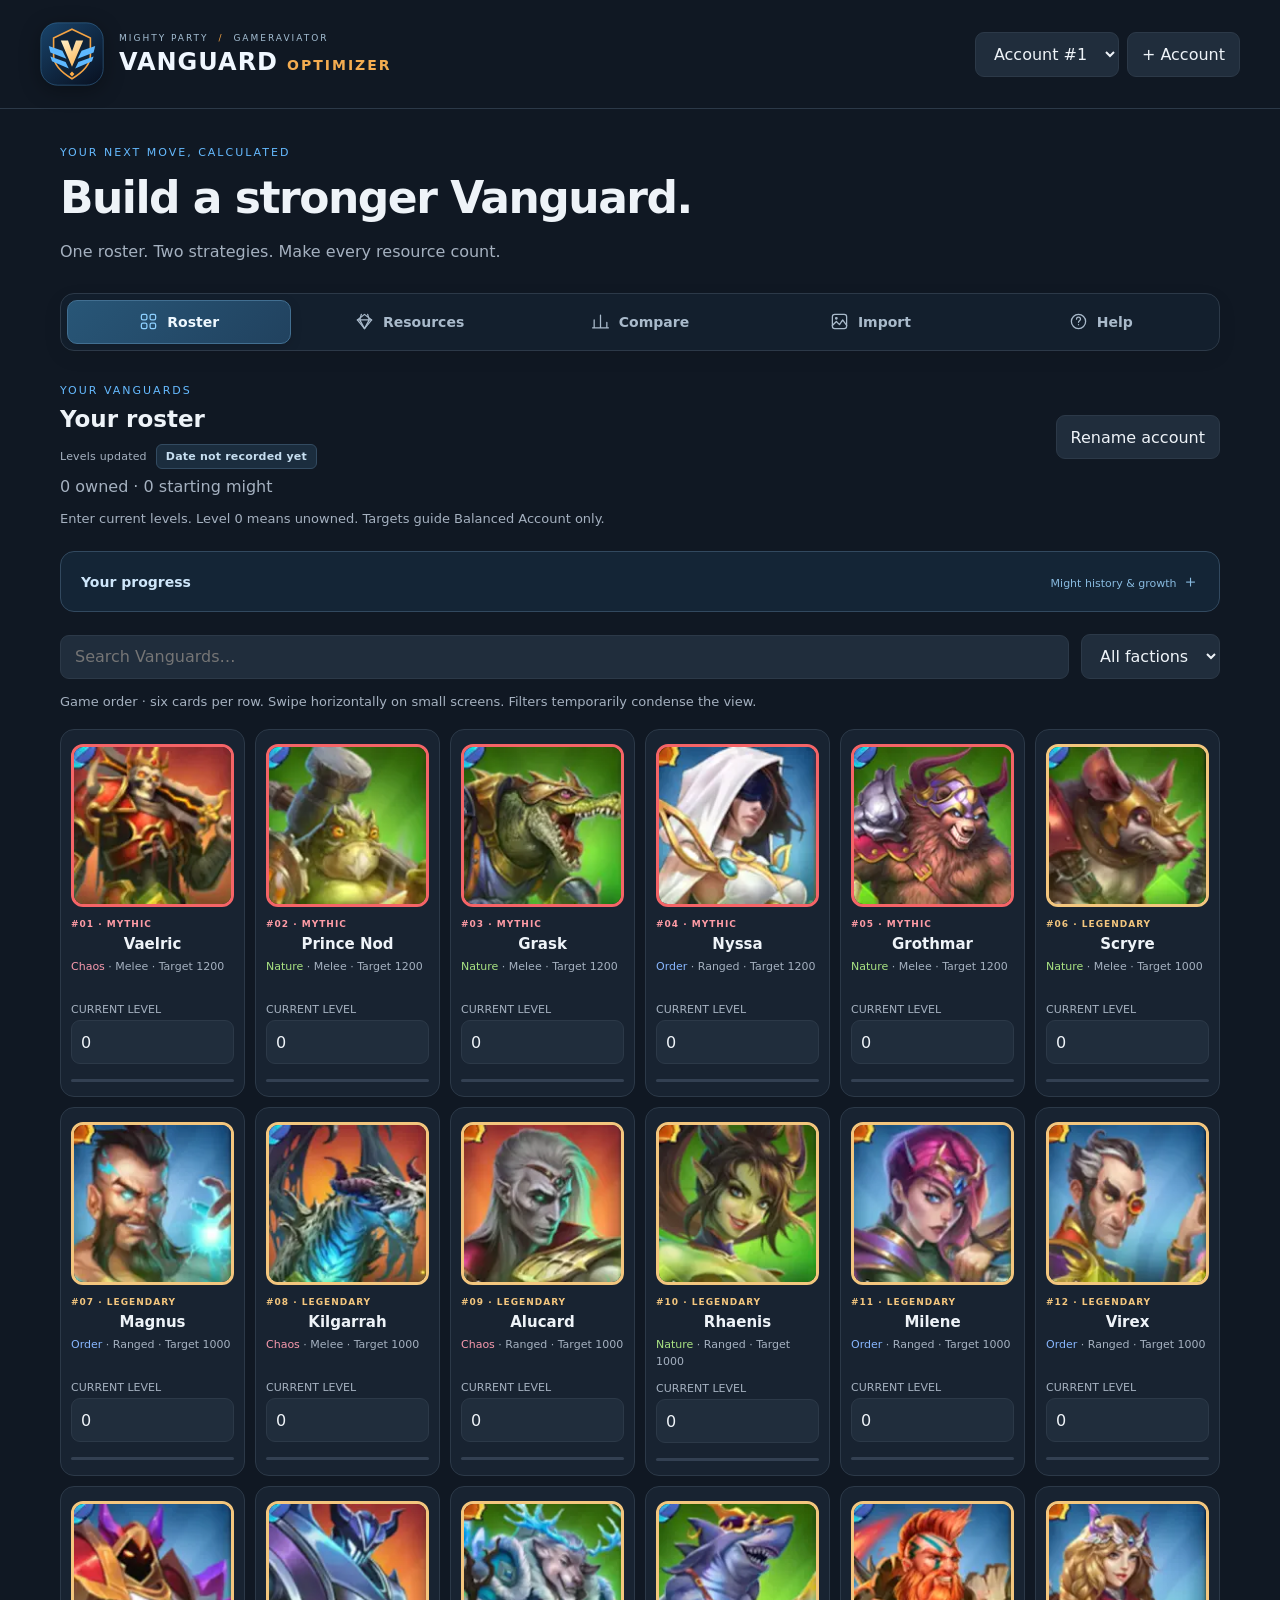
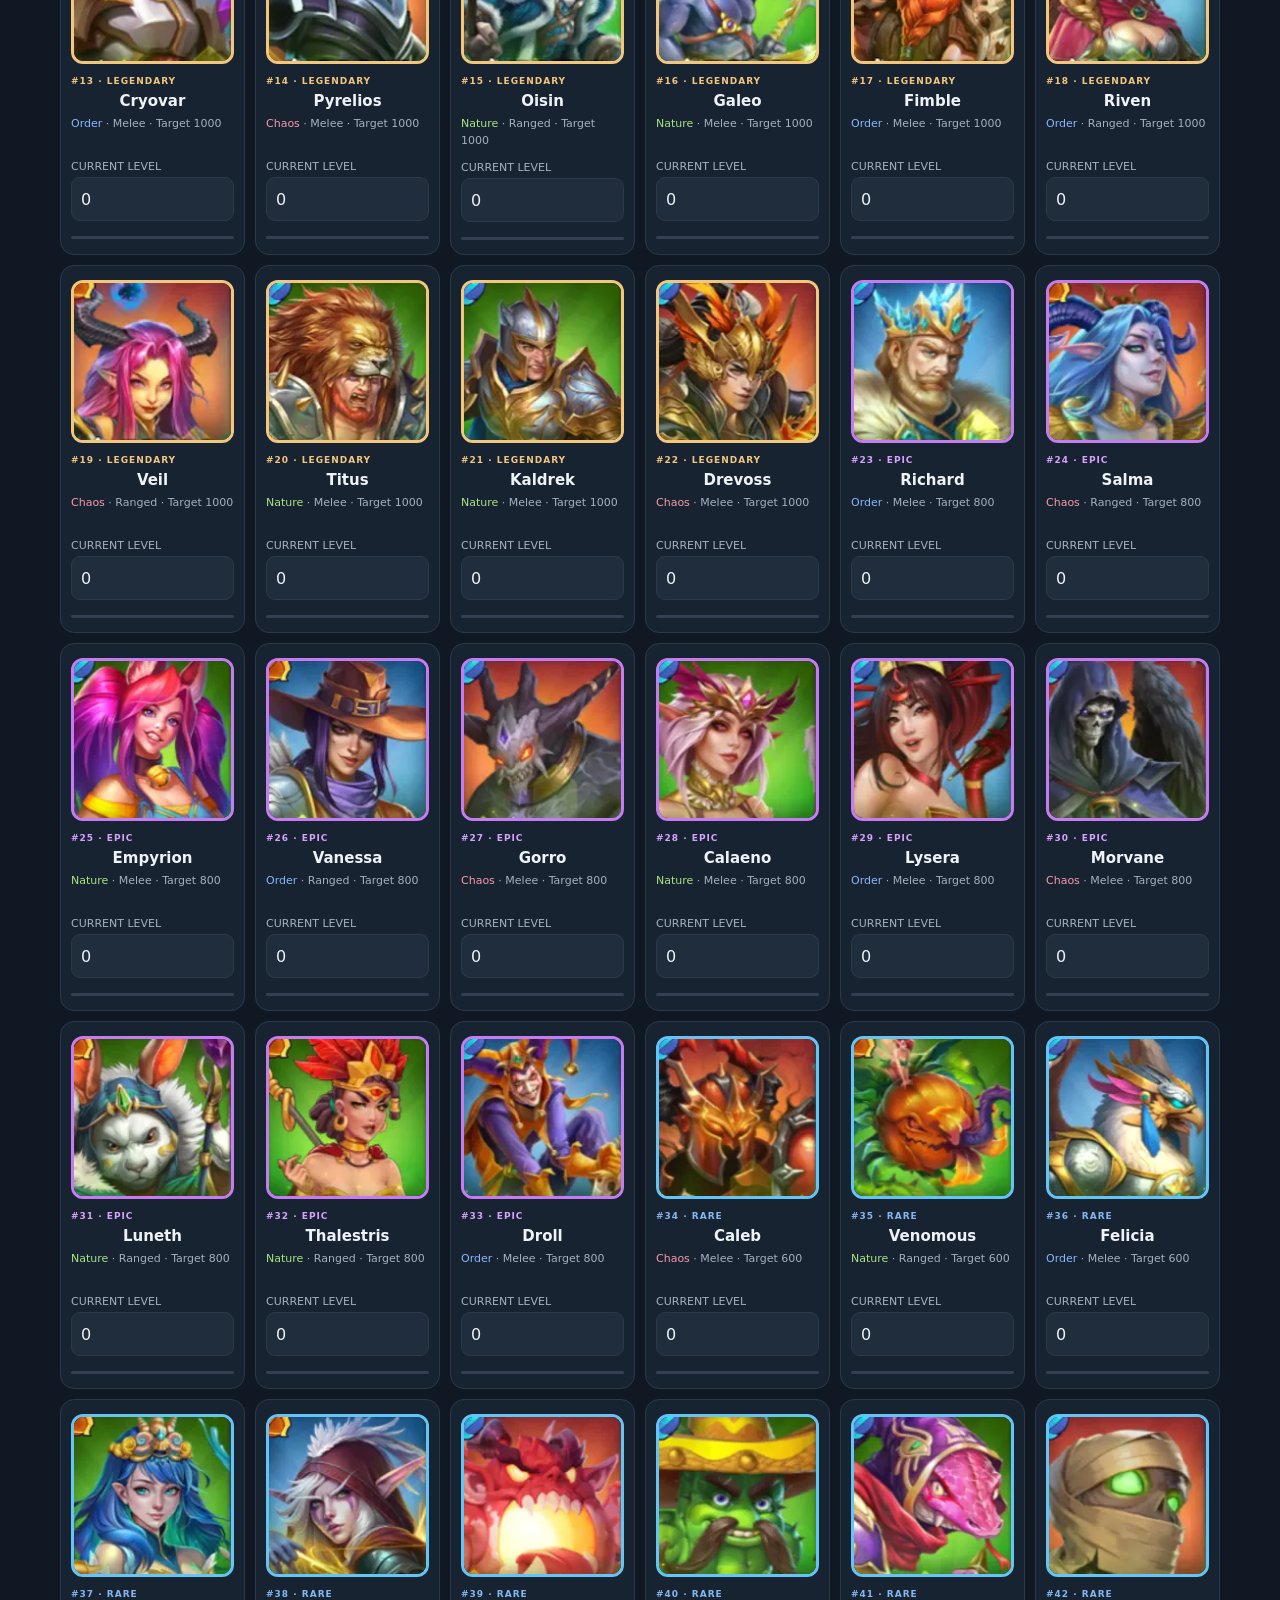
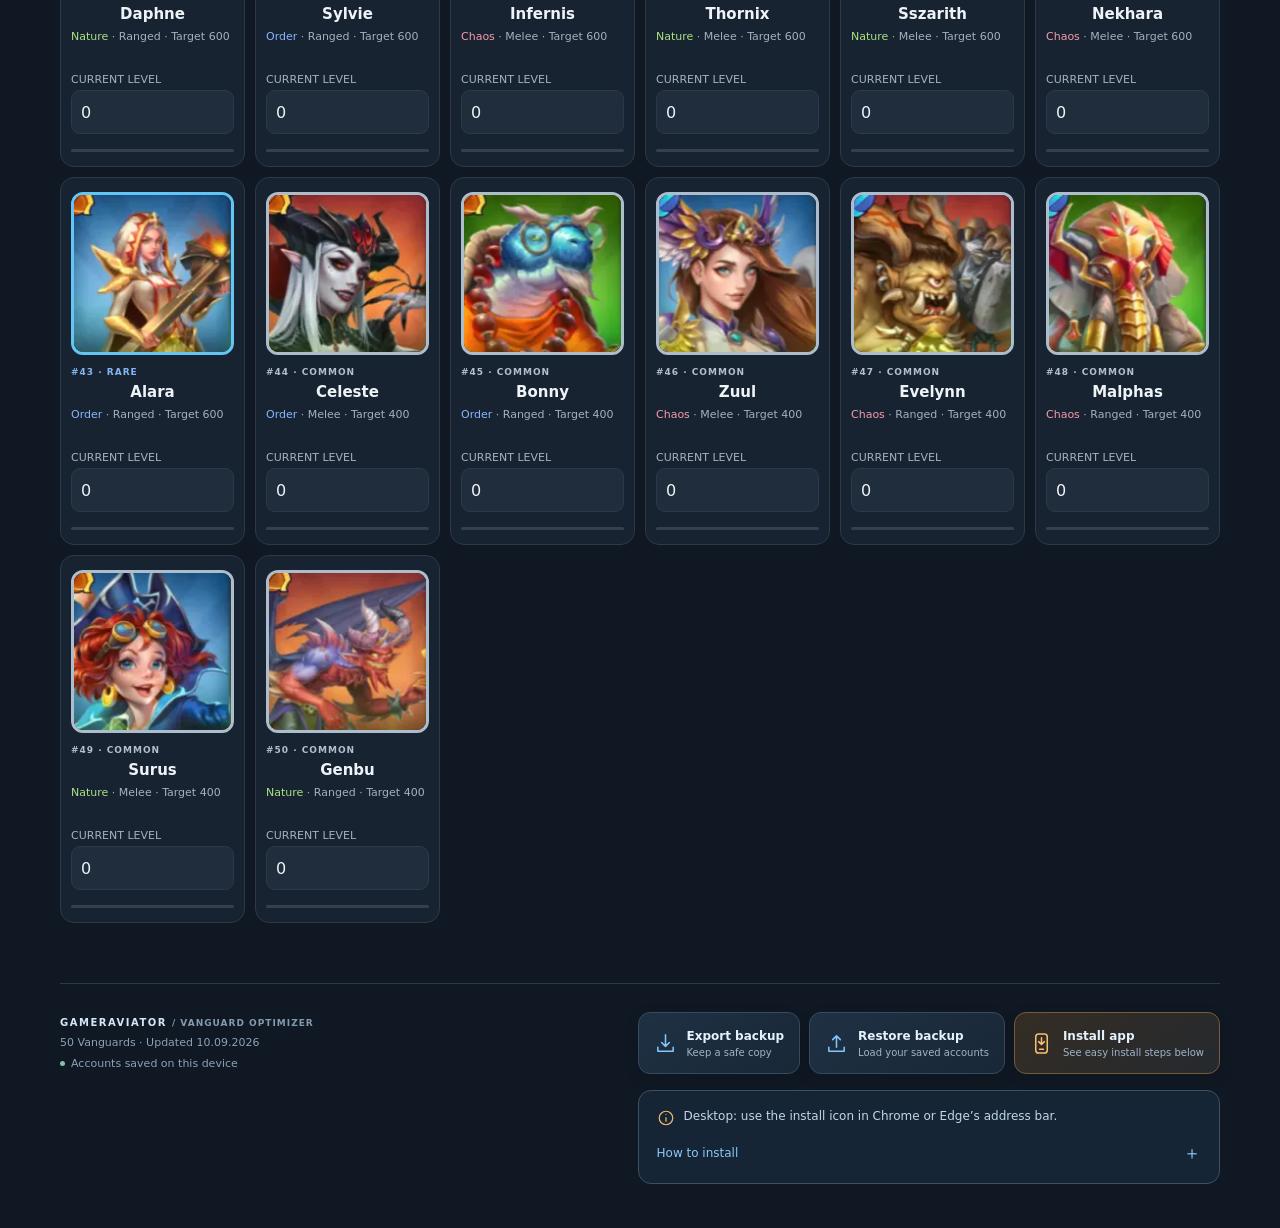
==== index.html @ cd9c0b5a "Add files via upload" ====
<!doctype html><html lang="en"><head><meta charset="utf-8"><meta name="viewport" content="width=device-width,initial-scale=1,viewport-fit=cover"><meta name="theme-color" content="#101823"><meta name="apple-mobile-web-app-capable" content="yes"><link rel="icon" href="vanguard-favicon.png" type="image/png" sizes="32x32"><link rel="icon" href="vanguard-icon-512.png" type="image/png" sizes="512x512"><link rel="manifest" href="manifest.json"><link rel="apple-touch-icon" href="vanguard-apple-touch.png"><link rel="stylesheet" href="style.css"><title>Mighty Party Vanguard Optimizer</title></head><body><header><div class="brand"><img class="mark brand-emblem" src="vanguard-emblem.svg" alt="" width="64" height="64"><div><small>MIGHTY PARTY <span class="brand-dot">/</span> GAMERAVIATOR</small><strong><span class="brand-vanguard">VANGUARD</span><span class="brand-optimizer">OPTIMIZER</span></strong></div></div><div class="account"><select id="accounts" aria-label="Player account"></select><button id="add">+ Account</button></div></header><main><div class="intro"><span class="eyebrow">YOUR NEXT MOVE, CALCULATED</span><h1>Build a stronger Vanguard.</h1><p>One roster. Two strategies. Make every resource count.</p></div><nav aria-label="Main navigation"><button data-tab="roster" class="active"><svg viewBox="0 0 24 24" fill="none" stroke="currentColor" stroke-width="1.6" stroke-linecap="round" stroke-linejoin="round" aria-hidden="true"><rect x="3" y="3" width="7" height="7" rx="2"/><rect x="14" y="3" width="7" height="7" rx="2"/><rect x="3" y="14" width="7" height="7" rx="2"/><rect x="14" y="14" width="7" height="7" rx="2"/></svg><span>Roster</span></button><button data-tab="resources"><svg viewBox="0 0 24 24" fill="none" stroke="currentColor" stroke-width="1.6" stroke-linecap="round" stroke-linejoin="round" aria-hidden="true"><path d="m12 3 9 7-9 11L3 10Z"/><path d="M3 10h18M8 3l-2 7 6 11 6-11-2-7"/></svg><span>Resources</span></button><button data-tab="compare"><svg viewBox="0 0 24 24" fill="none" stroke="currentColor" stroke-width="1.6" stroke-linecap="round" stroke-linejoin="round" aria-hidden="true"><path d="M4 20V10m8 10V4m8 16v-7M2 20h20"/></svg><span>Compare</span></button><button data-tab="import"><svg viewBox="0 0 24 24" fill="none" stroke="currentColor" stroke-width="1.6" stroke-linecap="round" stroke-linejoin="round" aria-hidden="true"><rect x="3" y="3" width="18" height="18" rx="3"/><circle cx="8" cy="8" r="1"/><path d="m3 17 5-5 4 4 4-6 5 7"/></svg><span>Import</span></button><button data-tab="help"><svg viewBox="0 0 24 24" fill="none" stroke="currentColor" stroke-width="1.6" stroke-linecap="round" stroke-linejoin="round" aria-hidden="true"><circle cx="12" cy="12" r="9"/><path d="M9.5 9a2.5 2.5 0 0 1 5 0c0 2-2.5 2-2.5 4m0 3h.01"/></svg><span>Help</span></button></nav><div id="notice" role="status"></div><section id="screen"></section><footer><div class="footer-meta"><span class="footer-brand">GAMERAVIATOR <span>/ VANGUARD OPTIMIZER</span></span><small>50 Vanguards · Updated 10.09.2026</small><small class="device-status"><i aria-hidden="true"></i> Accounts saved on this device</small></div><div class="footer-actions"><button id="backup" class="utility-button"><svg viewBox="0 0 24 24" fill="none" stroke="currentColor" stroke-width="1.6" stroke-linecap="round" stroke-linejoin="round" aria-hidden="true"><path d="M12 3v12m-4-4 4 4 4-4M4 16v4h16v-4"/></svg><span>Export backup<small>Keep a safe copy</small></span></button><label class="utility-button button" tabindex="0" role="button"><svg viewBox="0 0 24 24" fill="none" stroke="currentColor" stroke-width="1.6" stroke-linecap="round" stroke-linejoin="round" aria-hidden="true"><path d="M12 16V4m-4 4 4-4 4 4M4 16v4h16v-4"/></svg><span>Restore backup<small>Load your saved accounts</small></span><input id="restore" type="file" accept="application/json" hidden></label><button id="install" class="utility-button install-button" aria-controls="install-guide"><svg viewBox="0 0 24 24" fill="none" stroke="currentColor" stroke-width="1.6" stroke-linecap="round" stroke-linejoin="round" aria-hidden="true"><rect x="6" y="2" width="12" height="20" rx="3"/><path d="M10 18h4m-2-12v7m-3-3 3 3 3-3"/></svg><span>Install app<small>See easy install steps below</small></span></button></div><section class="install-help" aria-label="Install Vanguard Optimizer"><div class="install-hint-row"><svg viewBox="0 0 24 24" fill="none" stroke="currentColor" stroke-width="1.6" aria-hidden="true"><circle cx="12" cy="12" r="9"/><path d="M12 11v6m0-10v1"/></svg><p id="install-hint">Choose your device below for install steps.</p></div><p id="install-status" class="install-status" role="status"></p><details id="install-guide"><summary>How to install <span aria-hidden="true">＋</span></summary><div class="install-device-tabs" aria-label="Device instructions"><button type="button" data-install-device="ios" aria-pressed="false">iPhone / iPad</button><button type="button" data-install-device="android" aria-pressed="false">Android</button><button type="button" data-install-device="mac" aria-pressed="false">Mac</button><button type="button" data-install-device="desktop" aria-pressed="false">Windows / desktop</button></div><div data-install-steps="ios"><ol><li>Open this website in <strong>Safari</strong>.</li><li>Tap <strong>Share</strong> (the square with an upward arrow). If Share is hidden, open the <strong>page menu beside the address bar</strong> first.</li><li>Scroll to <strong>Add to Home Screen</strong>. If you see <strong>Open as Web App</strong>, leave it on, then tap <strong>Add</strong>.</li></ol><p class="install-tip">Opened from Discord or another app? Open the link in Safari first. If Add to Home Screen is missing, scroll to <strong>Edit Actions</strong> in Share and add it.</p></div><div data-install-steps="android" hidden><ol><li>Open this website in <strong>Chrome</strong>.</li><li>Tap the <strong>⋮ menu</strong> → <strong>Install and create shortcut</strong> → <strong>Install</strong>. Older versions may show <strong>Add to home screen</strong> or <strong>Install app</strong>.</li><li>Confirm installation, then open Vanguard from your home screen or app list.</li></ol></div><div data-install-steps="mac" hidden><ol><li>Open this website in <strong>Safari</strong>.</li><li>Choose <strong>File → Add to Dock</strong>, or <strong>Share → Add to Dock</strong>.</li><li>Confirm the name and click <strong>Add</strong>. Open Vanguard from your Dock.</li></ol><p class="install-tip">Safari web apps require macOS Sonoma 14 or later. Chrome also offers installation from its address bar.</p></div><div data-install-steps="desktop" hidden><ol><li>Open this website in <strong>Chrome or Edge</strong>.</li><li>Click the <strong>install icon in the address bar</strong> and confirm. In Chrome, you can also use <strong>⋮ → Cast, save, and share → Install page as app</strong>.</li><li>Open Vanguard from your app launcher or Start menu.</li></ol></div><p class="install-tip">Already entered accounts in another browser? Export a backup there and restore it in the installed app if your accounts don’t appear.</p></details></section></footer></main><script type="module" src="app.js"></script></body></html>
---- style.css ----
:root{color-scheme:dark;--bg:#101823;--panel:#182331;--line:#2c3948;--muted:#a5b1c0;--accent:#65baff;--action:#f5aa4e;--positive:#b8f284}*{box-sizing:border-box}body{margin:0;background:var(--bg);color:#eef3f8;font:16px system-ui,-apple-system,sans-serif}header{padding:22px max(20px,calc((100vw - 1200px)/2));display:flex;justify-content:space-between;align-items:center;border-bottom:1px solid var(--line);gap:20px}.brand{display:flex;gap:12px;align-items:center}.mark{background:var(--accent);color:#142011;padding:9px 15px;font-size:26px;font-weight:900;border-radius:12px}.brand small{display:block;letter-spacing:3px;font-size:10px;color:var(--muted);margin-bottom:4px}.brand strong{font-size:17px}.account{display:flex;gap:8px}main{max-width:1200px;margin:auto;padding:32px 20px}.eyebrow{font-size:11px;letter-spacing:2px;color:var(--accent)}h1{font-size:clamp(28px,5vw,44px);letter-spacing:-1.5px;margin:12px 0}p{color:var(--muted);line-height:1.6}nav{display:flex;gap:8px;margin:28px 0;border-bottom:1px solid var(--line);padding-bottom:14px;overflow:auto}button,.button,select,input{font:inherit;border:1px solid var(--line);border-radius:9px;background:#202d3c;color:inherit;padding:11px 14px;min-height:44px}button,.button{cursor:pointer}button:hover{border-color:var(--accent)}button.active,.primary{background:var(--accent);color:#172510;border-color:var(--accent);font-weight:650}input:focus,select:focus,button:focus-visible{outline:2px solid var(--accent);outline-offset:2px}input[type=number]{width:110px}input[type=checkbox]{min-height:20px;width:20px;accent-color:var(--accent)}.toolbar,.heading{display:flex;justify-content:space-between;align-items:center;gap:12px;flex-wrap:wrap}.toolbar input{flex:1;min-width:150px}.grid{display:grid;grid-template-columns:repeat(3,1fr);gap:12px;margin-top:20px}.card{padding:20px;background:var(--panel);border:1px solid var(--line);border-radius:14px}.vanguard{display:flex;align-items:center;justify-content:space-between;gap:10px}.vanguard small{display:block;font-size:12px;color:var(--muted);margin-top:6px}.badge{font-size:10px;letter-spacing:1px;font-weight:700;color:#dbb6ff;display:block;margin-bottom:6px}.Legendary{color:#f3c67e}.Common{color:#b3c0ca}.Rare{color:#84b7f2}.Epic{color:#d7a1ff}.target{height:3px;background:#334052;margin-top:15px;border-radius:5px}.target span{display:block;height:100%;background:var(--accent)}.stats{display:grid;grid-template-columns:repeat(4,1fr);gap:12px;margin:20px 0}.stats strong{display:block;font-size:26px;margin-top:8px}.muted,small{color:var(--muted)}h2{margin:0 0 8px;font-size:23px}h3{margin:0 0 8px}.resource input{width:100%;margin-top:10px}.resource label{display:block}.two{display:grid;grid-template-columns:1fr 1fr;gap:16px;margin:20px 0}.metric{font-size:36px;font-weight:750;color:var(--accent);margin:12px 0}.tablewrap{overflow:auto}table{border-collapse:collapse;width:100%;font-size:14px}th,td{text-align:left;padding:13px 10px;border-bottom:1px solid var(--line);white-space:nowrap}th{color:var(--muted);font-weight:500}#notice{color:var(--accent);margin:12px 0}.empty{text-align:center;padding:50px 20px}.actions{display:flex;gap:10px;flex-wrap:wrap}footer{margin-top:40px;border-top:1px solid var(--line);padding-top:20px;display:flex;align-items:center;gap:12px;flex-wrap:wrap;font-size:12px}footer span{margin-right:auto}.upload{display:block;text-align:center;padding:35px;border:2px dashed #526174;border-radius:14px;cursor:pointer}.review img{max-height:240px;max-width:100%;border-radius:8px}.review select{max-width:180px}.help{font-size:13px}.order{color:#88b7ff}.nature{color:#a9e383}.chaos{color:#f799ad}@media(max-width:850px){.grid{grid-template-columns:repeat(2,1fr)}.stats{grid-template-columns:repeat(2,1fr)}}@media(max-width:560px){header{align-items:flex-start;flex-direction:column;padding:18px 20px}.account{width:100%}.account select{flex:1;min-width:0}main{padding-top:25px}.grid,.two{grid-template-columns:1fr}.intro p{font-size:14px}nav button{white-space:nowrap;padding:10px;font-size:13px}.stats .card{padding:14px}.stats strong{font-size:23px}footer button{font-size:12px}.vanguard input{width:94px}}
.boost-switch{display:flex;align-items:center;gap:9px;font-size:14px;min-height:44px}.boost-comparison{margin:24px 0}.boost-gain{color:var(--accent)}.boost-comparison .heading>.muted{font-size:12px}
.roster-scroll{overflow-x:auto;margin-top:16px;padding-bottom:12px}.roster-grid{display:grid;grid-template-columns:repeat(6,minmax(0,1fr));min-width:900px;gap:10px}.roster-grid .card{padding:14px 10px}.roster-grid .vanguard{display:block}.roster-grid .vanguard strong{font-size:15px}.roster-grid .vanguard small{font-size:11px;min-height:32px;line-height:1.5}.roster-grid .vanguard label{display:block;margin-top:12px}.roster-grid input[type=number]{width:100%;padding:9px}.roster-grid .badge{font-size:9px;white-space:nowrap}.alignment-preview{display:block;width:100%;height:auto;margin:18px 0;touch-action:manipulation;cursor:crosshair;border-radius:9px}.import-setup{margin:16px 0}.import-setup h3{overflow-wrap:anywhere}.import-setup .toolbar label{font-size:13px}.import-setup .toolbar select{margin-top:6px}.import-review-row{display:grid;grid-template-columns:22px minmax(130px,1fr) 110px minmax(130px,1fr);align-items:center;gap:12px;padding:14px 0;border-bottom:1px solid var(--line)}.import-review-row small{display:block;margin-top:4px;font-size:12px}.import-review-row:last-child{border:0}.review{margin-top:16px}@media(max-width:560px){.import-review-row{grid-template-columns:22px 1fr 90px}.import-review-row>small{grid-column:2/4}.import-review-row input[type=number]{width:90px}}
.plan-breakdown{margin:28px 0}.plan-breakdown .heading>.muted{font-size:12px}.faction-breakdown{grid-template-columns:repeat(3,minmax(0,1fr))}.faction-breakdown .card{padding:16px 12px}.faction-breakdown table{font-size:12px}.faction-breakdown th,.faction-breakdown td{padding:12px 5px}@media(max-width:1000px){.faction-breakdown{grid-template-columns:1fr}.faction-breakdown table{font-size:14px}.faction-breakdown th,.faction-breakdown td{padding:12px 8px}}
.card.selected-plan{border-color:var(--accent)}button:disabled{cursor:default;opacity:.55}
.boost-budget{margin:20px 0;max-width:560px}
.boost-value{margin:24px 0}.boost-value .heading>.muted{font-size:12px}.value-inputs label{font-size:13px;color:var(--muted)}.value-inputs input{display:block;width:100%;margin-top:8px}.payback-thresholds{display:grid;grid-template-columns:repeat(3,minmax(0,1fr));gap:16px;padding:18px;background:#101823;border-radius:10px}.payback-thresholds small{display:block;font-size:12px}.payback-thresholds strong{display:block;font-size:22px;margin-top:8px}.value-short{color:#f3c67e}.value-note{display:block;font-size:11px;margin-top:4px}@media(max-width:650px){.payback-thresholds{grid-template-columns:1fr}.payback-thresholds strong{font-size:24px}}
.upgrade-rarity{margin:7px 0 4px;font-size:10px}.card-location{display:block;font-size:11px;color:var(--muted)}
.Mythic{color:#ff9ca6}

.import-review-layout{display:grid;grid-template-columns:minmax(0,1fr) minmax(0,1fr);gap:24px;align-items:start}.import-review-reference{margin:0;position:sticky;top:12px;background:var(--panel);padding:10px 0;z-index:2}.import-review-reference img{display:block;width:100%;height:auto;max-height:65vh;object-fit:contain;border:1px solid var(--line)}.import-review-reference figcaption{font-size:12px;color:var(--muted);margin:8px 0}.import-review-reference .button{display:inline-block;font-size:13px;text-decoration:none}.import-review-entries{min-width:0}.import-review-entries .import-review-row{grid-template-columns:22px minmax(0,1fr) 90px;gap:10px}.import-review-entries .import-review-row>small{grid-column:2/4}.import-review-entries input[type=number]{width:90px}@media(max-width:850px){.import-review-layout{display:block}.import-review-reference{top:0;border-bottom:1px solid var(--line);margin-bottom:10px}.import-review-reference img{max-height:32vh}.import-review-reference figcaption{display:none}.import-review-reference .button{margin-top:6px;padding:8px 12px;min-height:40px}}
.help-section{margin-top:14px}.help-section summary{cursor:pointer;font-weight:650;min-height:44px;display:list-item;padding:10px 0}.help-section p{margin-bottom:0;max-width:85ch}
.brand{gap:15px}.brand .brand-emblem{display:block;width:64px;height:64px;padding:0;background:transparent;border-radius:0;filter:drop-shadow(0 5px 10px #0005);flex-shrink:0}.brand small{font-size:9px;letter-spacing:2px;color:#a4bed3;margin-bottom:7px}.brand-dot{color:#f4a343;padding:0 5px}.brand strong{display:flex;align-items:baseline;gap:9px;line-height:1.05}.brand-vanguard{font-size:24px;font-weight:850;letter-spacing:1px;color:#f0f7ff}.brand-optimizer{font-size:14px;font-weight:650;letter-spacing:2px;color:#f4ac50}@media(max-width:560px){.brand .brand-emblem{width:54px;height:54px}.brand{gap:12px}.brand small{font-size:8px;letter-spacing:1.1px}.brand strong{gap:6px}.brand-vanguard{font-size:20px}.brand-optimizer{font-size:11px;letter-spacing:1.4px}}
.vanguard-portrait{display:block;width:100%;height:auto;aspect-ratio:1;object-fit:cover;border:3px solid #adbdcb;border-radius:12px;margin-bottom:12px;background:#102338}.vanguard-portrait.Mythic{border-color:#f56467}.vanguard-portrait.Legendary{border-color:#f3c67e}.vanguard-portrait.Epic{border-color:#c57bf2}.vanguard-portrait.Rare{border-color:#62c5f5}.upgrade-identity{display:flex;align-items:center;gap:12px}.vanguard-portrait.portrait-small{width:54px;height:54px;flex-shrink:0;border-width:2px;border-radius:9px;margin:0}.upgrade-identity>div{min-width:0}
button.active{background:#214c70;color:#eef8ff;border-color:var(--accent);font-weight:650}.primary{background:linear-gradient(135deg,#ffc16d,#f3a143);color:#241608;border-color:#ffbf6d;font-weight:700}.primary:hover{border-color:#ffe0ad;background:linear-gradient(135deg,#ffcd88,#ffb458)}button.primary.active{background:#214c70;color:#eef8ff;border-color:var(--accent)}.metric,.boost-gain{color:var(--positive)}.card.selected-plan{border-color:var(--accent);box-shadow:0 0 0 1px #65baff26}.button:focus-visible{outline:2px solid var(--accent);outline-offset:2px}nav button.active{background:#214c70;box-shadow:inset 0 -2px 0 var(--accent)}
.roster-grid .vanguard strong{display:block;text-align:center}
/* Focused compare and screenshot workflows */
[hidden]{display:none!important}.section-heading{margin:32px 0 16px}.section-heading h2,.section-heading h3{margin-top:9px}.section-heading p{margin:8px 0}.strategy-grid .card{position:relative;padding:26px;background:linear-gradient(145deg,#1d2d40,#182331)}.strategy-grid .card.selected-plan{background:linear-gradient(145deg,#213e57,#182b3d);box-shadow:0 8px 30px #0002}.strategy-grid .help{min-height:42px;max-width:45ch}.strategy-grid .metric{font-size:clamp(34px,4vw,48px);letter-spacing:-1.5px;margin:18px 0 4px}.strategy-grid [data-plan-status]{display:block;font-size:12px}.strategy-grid br{display:none}.strategy-grid [data-plan]{width:100%}.method-note{color:var(--muted);font-size:13px;margin:0 0 22px}.method-note summary{cursor:pointer;padding:10px 0;min-height:44px}.method-note p{max-width:90ch}.compare-extra{border:1px solid var(--line);border-radius:16px;background:var(--panel);margin:14px 0;overflow:hidden}.compare-extra>summary{list-style:none;display:flex;align-items:center;justify-content:space-between;gap:16px;padding:22px;cursor:pointer;font-size:18px;font-weight:650;min-height:80px}.compare-extra>summary::-webkit-details-marker{display:none}.compare-extra>summary small{display:block;font-size:12px;font-weight:400;margin-top:6px}.compare-extra[open]>summary{border-bottom:1px solid var(--line)}.compare-extra[open] .disclosure-icon{transform:rotate(45deg)}.disclosure-icon{color:var(--accent);font-size:23px;transition:transform .15s}.compare-extra .boost-value,.compare-extra .boost-comparison{margin:0;border:0;border-radius:0;background:transparent}.compare-extra .boost-comparison{border-bottom:1px solid var(--line)}.offer-chips{display:flex;flex-wrap:wrap;gap:8px;margin:18px 0}.offer-chips span{padding:8px 12px;background:#23384c;border:1px solid #35516c;border-radius:8px;font-size:13px;color:#b9dfff}#plan>.help{padding:24px;border:1px dashed var(--line);border-radius:14px;text-align:center}.stats .card{background:linear-gradient(145deg,#1b2c3e,#182331)}.stats .card:nth-child(3) strong{color:var(--positive)}
.import-steps{display:flex;gap:12px;margin:24px 0;color:var(--muted);font-size:12px}.import-steps span{padding:9px 14px;border:1px solid var(--line);border-radius:100px;background:var(--panel)}.upload{background:linear-gradient(135deg,#1b3044,#182331);border-color:#466886;padding:32px 20px}.upload:hover{border-color:var(--accent)}.upload strong{display:block;font-size:18px;color:#d8ecff}.upload small{display:block;margin-top:10px;font-size:12px}.screenshot-tabs{display:flex;gap:8px;overflow-x:auto;padding:4px 0 12px;margin:16px 0 0}.screenshot-tabs button{flex-shrink:0;font-size:13px;padding:9px 16px}.screenshot-filename{display:block;font-size:11px;overflow-wrap:anywhere;margin-bottom:8px}.import-setup .toolbar{justify-content:flex-start;display:grid;grid-template-columns:repeat(3,minmax(0,1fr));gap:12px}.import-setup .toolbar select{display:block;width:100%;font-size:13px}.import-setup .alignment-preview{width:100%;height:auto;background:#101823}.import-progress{font-size:13px;color:var(--accent)}.import-summary{padding:14px 18px;border:1px solid #38526a;border-radius:10px;background:#1a2e40;color:#c7e5ff;font-size:13px}.review-actions button{font-size:13px}.import-review-row>div strong{font-size:14px;line-height:1.4}.confidence-pill{font-size:10px!important;justify-self:start;border-radius:5px;padding:4px 8px;background:#273746;color:#a9c0d4}.confidence-pill.confident{background:#213c34;color:#b5e4c4}.confidence-pill.needs-review{background:#423522;color:#efc88b}.import-apply-bar{position:sticky;bottom:12px;z-index:3;padding:16px;background:#142334f5;backdrop-filter:blur(12px);border:1px solid #42627e;border-radius:14px;box-shadow:0 6px 24px #0005;display:flex;align-items:center;justify-content:space-between;gap:16px;margin-top:20px}.import-apply-bar button{margin-top:0!important}.import-apply-bar small{font-size:12px;max-width:34ch}.import-review-reference{border-radius:12px}.import-review-reference img{border-radius:10px}.review h3{margin-bottom:16px}
@media(max-width:560px){.strategy-grid .card{padding:20px}.strategy-grid .help{min-height:0}.import-steps{gap:6px}.import-steps span{padding:8px 10px;font-size:11px}.import-setup .toolbar{grid-template-columns:1fr}.import-setup .toolbar label{display:grid;grid-template-columns:1fr 1fr;align-items:center;gap:8px}.import-setup .toolbar select{margin:0}.import-apply-bar{flex-direction:column;align-items:stretch;gap:10px;bottom:8px}.import-apply-bar small{max-width:none}.compare-extra>summary{padding:18px}.import-review-reference{padding:8px}.review{padding:14px}}
/* Navigation, account freshness, and a finished application footer. */
nav{gap:6px;padding:6px;border:1px solid var(--line);border-radius:14px;background:#131f2d;box-shadow:0 6px 20px #0001;scrollbar-width:none}nav button{display:flex;align-items:center;justify-content:center;gap:9px;flex:1;border-color:transparent;background:transparent;color:#a9bacb;font-size:14px;font-weight:550;border-radius:10px;white-space:nowrap}nav button svg{width:19px;height:19px;flex-shrink:0}nav button:hover{background:#1c2f42;border-color:transparent;color:#e4f2ff}nav button.active{background:linear-gradient(135deg,#285677,#21425f);border-color:#426f91;color:#eef8ff;box-shadow:0 3px 12px #0002}nav button.active svg{color:#8dd0ff}.heading h2,.page-heading h2{margin-top:8px}.updated-stamp{display:flex;align-items:center;gap:9px;margin-top:12px;font-size:11px;color:var(--muted);font-weight:400;letter-spacing:.2px}.updated-stamp strong,.updated-stamp time{display:inline-block;padding:5px 9px;border:1px solid #334b61;border-radius:6px;background:#1b2d3e;color:#c6def0;font-size:11px;font-weight:550;font-variant-numeric:tabular-nums}.page-heading>.updated-stamp{margin-top:0}.heading .updated-stamp{margin-bottom:8px}footer{display:grid;grid-template-columns:minmax(220px,1fr) auto;gap:24px;padding:28px 0 12px;margin-top:48px;align-items:center}footer .footer-meta{display:flex;flex-direction:column;gap:8px}footer .footer-brand{font-size:10px;letter-spacing:1.5px;color:#d3e7f6;font-weight:700;margin:0}footer .footer-brand span{font-size:9px;letter-spacing:1px;color:#829bb1;margin:0}footer small{font-size:11px;color:#8ca2b7}.device-status{display:flex;align-items:center;gap:6px}.device-status i{width:5px;height:5px;border-radius:50%;background:#87bfab}.footer-actions{display:flex;gap:9px}footer .utility-button{display:flex;align-items:center;gap:10px;text-align:left;padding:12px 15px;min-height:62px;background:linear-gradient(145deg,#1e3143,#192737);border:1px solid #344b61;border-radius:12px;box-shadow:0 4px 14px #0002;transition:border-color .15s,background .15s,transform .15s}footer .utility-button:hover{border-color:#6a9cc2;background:#243c52;transform:translateY(-1px)}footer .utility-button svg{width:23px;height:23px;color:#83c7fa;flex-shrink:0}footer .utility-button span{margin:0;font-size:12px;font-weight:650;color:#e5f2fd}footer .utility-button small{display:block;font-size:10px;font-weight:400;margin-top:4px;color:#9fb4c8}footer .install-button{border-color:#765b36;background:linear-gradient(145deg,#342d24,#25292f)}footer .install-button svg{color:#f9bd71}footer .install-button:hover{border-color:#dfab62;background:#3b3327}.utility-button:focus-visible,summary:focus-visible{outline:2px solid var(--accent);outline-offset:3px}
@media(max-width:1000px){footer{grid-template-columns:1fr}.footer-actions{display:grid;grid-template-columns:repeat(3,minmax(0,1fr))}footer .utility-button{width:100%}}
@media(max-width:560px){nav{gap:2px;padding:5px;margin:24px 0}nav button{flex-direction:column;gap:6px;padding:10px 8px;font-size:11px;min-width:58px}nav button svg{width:20px;height:20px}.page-heading{align-items:flex-start}.page-heading>.updated-stamp{width:100%;margin:4px 0}.footer-actions{gap:8px}footer .utility-button{flex-direction:column;align-items:center;text-align:center;gap:9px;padding:14px 7px;min-height:94px}footer .utility-button small{font-size:9px;line-height:1.4}footer .utility-button svg{width:25px;height:25px}footer .utility-button span{font-size:11px}.footer-meta{padding:0 2px}}
/* Resource and faction summaries: a dashboard with clear numerical hierarchy. */
.resource-summary{margin:36px 0}.resource-summary h3{margin-top:9px}.context-chip{font-size:11px;color:#a7bed1;border:1px solid #344a60;background:#172839;padding:7px 11px;border-radius:100px}.resource-summary-grid{display:grid;grid-template-columns:repeat(4,minmax(0,1fr));gap:12px;margin-top:20px}.resource-summary-card,.faction-summary{--summary:#a9bace;color:#edf4fb;position:relative;overflow:hidden;border:1px solid #2e4459;border-radius:16px;background:linear-gradient(150deg,#1c2c3d,#152333);padding:22px}.resource-summary-card:before,.faction-summary:before{content:"";position:absolute;top:0;left:22px;right:22px;height:2px;background:var(--summary);opacity:.7}.essence{--summary:#c49bff}.resource-summary-card.order,.faction-summary.order{--summary:#86b7ff}.resource-summary-card.nature,.faction-summary.nature{--summary:#a4d984}.resource-summary-card.chaos,.faction-summary.chaos{--summary:#ff91ab}.resource-title,.faction-title{display:flex;align-items:center;gap:10px}.resource-title h4,.faction-title h4{font-size:13px;margin:0;color:#d6e5f2;font-weight:600}.summary-icon{display:inline-flex;align-items:center;justify-content:center;flex-shrink:0;width:34px;height:34px;border-radius:10px;background:#0f1c2a;border:1px solid #34485b;color:var(--summary)}.summary-icon svg{width:21px;height:21px}.metric-caption{display:block;margin-top:24px;font-size:9px;letter-spacing:1.5px;color:#8fa6ba}.resource-remaining{display:block;font-size:clamp(21px,2.4vw,29px);letter-spacing:-.8px;margin:6px 0 24px;font-variant-numeric:tabular-nums}.resource-spend-row{display:flex;align-items:baseline;justify-content:space-between;gap:8px;font-size:11px;color:#91a9bd}.resource-spend-row strong{font-size:12px;font-weight:550;color:#c1d3e2;font-variant-numeric:tabular-nums}.resource-spend-bar{height:5px;margin-top:10px;border-radius:8px;background:#0e1c2b;overflow:hidden}.resource-spend-bar span{display:block;height:100%;background:var(--summary);border-radius:8px}.resource-utilization{display:block;font-size:10px;color:#8399ac;margin-top:8px}.ticket-summary{display:grid;grid-template-columns:1fr 1fr;border:1px solid #2b4054;border-radius:12px;background:#132231;margin-top:12px}.ticket-summary>div{display:flex;align-items:center;gap:12px;padding:16px 20px}.ticket-summary>div+div{border-left:1px solid #2b4054}.ticket-summary strong{font-size:12px;color:#c8d9e8;font-weight:550}.ticket-summary small{display:block;margin-top:5px;font-size:11px;color:#819bb1}.ticket-summary b{color:#c3d5e5;font-weight:500}.ticket-summary small span{padding:0 5px}.ticket-summary .summary-icon{--summary:#d2b187;width:30px;height:30px;border:0;background:transparent}
.faction-summary-grid{display:grid;grid-template-columns:repeat(3,minmax(0,1fr));gap:14px;margin-top:20px}.summary-card-heading{display:flex;justify-content:space-between;align-items:center;gap:8px}.faction-title h4{font-size:17px;color:var(--summary)}.gain-pill{display:inline-flex;align-items:center;gap:4px;padding:6px 9px;border:1px solid #345343;background:#223a30;border-radius:7px;color:#b8e59d;font-size:12px;font-weight:650;white-space:nowrap;font-variant-numeric:tabular-nums}.gain-pill small{color:inherit;font-size:9px;font-weight:400}.zero-gain{color:#93a8ba!important}.gain-pill.zero-gain{background:#1d2d3d;border-color:#35485a}.faction-total{display:block;font-size:34px;letter-spacing:-1.1px;margin:6px 0 4px;font-variant-numeric:tabular-nums}.starting-caption{display:block;font-size:11px;color:#8ea5b9}.attack-mix{height:6px;margin-top:24px;border-radius:8px;overflow:hidden;background:#667f98}.attack-mix span{display:block;height:100%;background:var(--summary)}.attack-mix-labels{display:flex;justify-content:space-between;font-size:9px;letter-spacing:.3px;color:#8ca4b8;margin:7px 0 16px}.strength-row{display:grid;grid-template-columns:78px minmax(0,1fr) auto;align-items:center;gap:8px;border-top:1px solid #2e4356;padding:14px 0}.strength-row:last-child{padding-bottom:0}.strength-label{display:flex;align-items:center;gap:6px;font-size:12px;color:#b6c9da}.strength-label svg{width:16px;height:16px;color:#8ca8bf;flex-shrink:0}.strength-values{text-align:right;font-variant-numeric:tabular-nums}.strength-values strong{display:block;font-size:13px;font-weight:650;color:#e4eff8}.strength-values small{display:block;font-size:9px;color:#859eb3;margin-top:4px}.strength-gain{font-size:11px;font-weight:550;color:#b4df9b;text-align:right;font-variant-numeric:tabular-nums;min-width:52px}.all-strength{display:grid;grid-template-columns:1fr 1fr;gap:18px;background:#142434;border:1px solid #31485e;border-radius:16px;margin-top:16px;padding:22px}.all-strength-title{grid-column:1/-1}.all-strength-title h4{font-size:16px;margin:6px 0 0}.combined-attacks{display:grid;grid-template-columns:1fr 1fr;gap:18px;align-items:start}.combined-attack>strong{display:block;font-size:24px;letter-spacing:-.6px;margin-top:10px;font-variant-numeric:tabular-nums}.combined-attack>small{display:block;font-size:10px;margin:4px 0 12px;color:#8ca5ba}.combined-attack .gain-pill{font-size:11px}.roster-total-banner{background:linear-gradient(135deg,#203c55,#1b3046);border:1px solid #42637f;border-radius:12px;padding:18px 20px;display:flex;align-items:center;justify-content:space-between;gap:12px}.roster-total-banner span:not(.gain-pill){color:#a7c8e3;font-size:11px}.roster-total-banner strong{display:block;font-size:30px;letter-spacing:-.8px;margin:5px 0;font-variant-numeric:tabular-nums}.roster-total-banner div>small{display:block;font-size:10px;color:#97b3ca}
@media(max-width:1000px){.resource-summary-grid{grid-template-columns:repeat(2,minmax(0,1fr))}.faction-summary-grid{grid-template-columns:1fr}.faction-total{font-size:36px}.strength-row{grid-template-columns:100px minmax(0,1fr) 90px}.strength-values strong{font-size:15px}.strength-gain{font-size:13px}.faction-summary .metric-caption{margin-top:18px}.all-strength{grid-template-columns:1fr}.all-strength-title{grid-column:auto}.roster-total-banner{margin-top:4px}}
@media(max-width:560px){.resource-summary-card{padding:16px}.resource-title{gap:7px}.resource-title h4{font-size:11px}.resource-title .summary-icon{width:28px;height:28px;border-radius:8px}.resource-remaining{font-size:22px;margin-bottom:18px}.resource-spend-row{display:block}.resource-spend-row strong{display:block;margin-top:4px}.metric-caption{font-size:8px;margin-top:18px}.resource-summary-grid{gap:9px}.ticket-summary{grid-template-columns:1fr}.ticket-summary>div+div{border-left:0;border-top:1px solid #2b4054}.ticket-summary>div{padding:14px 16px}.faction-summary{padding:20px}.strength-row{grid-template-columns:74px minmax(0,1fr) 67px}.gain-pill{font-size:11px;padding:6px 8px}.all-strength{padding:18px}.combined-attacks{gap:12px}.combined-attack>strong{font-size:22px}.roster-total-banner{padding:16px;gap:8px}.roster-total-banner strong{font-size:26px}.roster-total-banner .gain-pill small{display:none}.context-chip{font-size:10px}.resource-summary .heading,.plan-breakdown .heading{gap:14px}}
.import-mode{margin:20px 0;padding:18px 20px;background:#172b3d}.import-mode>label{display:block;font-size:12px;color:#a8c2d7;margin-bottom:9px}.import-mode select{width:100%;max-width:500px}.import-mode p{margin-bottom:0}.portrait-review-row .card-match-select{display:block;width:100%;max-width:none;margin:10px 0 4px;font-size:12px;padding:9px 10px}.portrait-review-row .portrait-comparison{display:flex;align-items:center;gap:14px;margin-bottom:10px}.portrait-comparison img{object-fit:cover;border:1px solid #456179;border-radius:8px;max-height:none;width:54px;height:54px}.portrait-comparison .captured-card{width:68px;height:auto;max-height:100px;object-fit:contain;background:#101d29}.portrait-review-identity>strong{display:block}.review-confidence{grid-column:2/4;display:flex;gap:5px;flex-wrap:wrap}.review-confidence .confidence-pill{font-size:10px!important}.portrait-review-row{align-items:start}.portrait-review-row>input[type=checkbox]{margin-top:12px}.portrait-review-row>input[type=number]{margin-top:12px}.portrait-review-row .matched-portrait{border-color:#f5aa4e}.progress-panel{border:1px solid #32495f;border-radius:14px;margin:22px 0;background:#142536;overflow:hidden}.progress-panel>summary{display:flex;justify-content:space-between;align-items:center;gap:12px;list-style:none;cursor:pointer;padding:18px 20px;min-height:56px}.progress-panel>summary::-webkit-details-marker{display:none}.progress-panel>summary>span{font-size:14px;font-weight:650;color:#cee6fa}.progress-panel>summary>small{font-size:11px;color:#88badf}.progress-panel>summary>small:after{content:' ＋';font-size:17px}.progress-panel[open]>summary>small:after{content:' −'}.might-history{border:0;border-top:1px solid #32495f;border-radius:0;background:linear-gradient(145deg,#1a2d40,#142231)}.might-history h3{margin-top:8px}.might-history .heading>div>small{font-size:11px}.history-metrics{display:grid;grid-template-columns:repeat(3,minmax(0,1fr));gap:14px;margin:24px 0 12px}.history-metrics strong{display:block;font-size:26px;letter-spacing:-.5px;margin-top:7px;font-variant-numeric:tabular-nums}.history-metrics small{font-size:11px;display:block}.history-metrics strong+small{margin-top:5px}.history-positive{color:#b8e59d}.history-negative{color:#ffaab9}.history-chart{display:block;width:100%;height:auto;max-height:330px}.history-records{margin-top:10px}.history-records summary{font-size:12px;color:#a8c9e3;cursor:pointer;padding:10px 0;min-height:44px}.history-records table{font-size:12px}
@media(max-width:560px){.import-mode select{font-size:12px}.history-metrics{grid-template-columns:1fr 1fr;gap:18px}.history-metrics>div:last-child{grid-column:1/-1}.history-metrics strong{font-size:25px}.history-chart{min-height:165px}.progress-panel>summary{padding:16px}.might-history{padding:16px}.portrait-review-row .card-match-select{font-size:11px}.portrait-review-row .portrait-comparison{gap:10px}.portrait-comparison .captured-card{width:60px}.review-confidence .confidence-pill{white-space:normal}}
.install-help{grid-column:2;min-width:0;border:1px solid #3c5064;background:#152535;border-radius:13px;padding:16px 18px;margin-top:-8px}.install-hint-row{display:flex;align-items:flex-start;gap:9px}.install-hint-row>svg{width:18px;height:18px;flex-shrink:0;color:#f5b86b;margin-top:2px}.install-hint-row>p{margin:0;color:#c1d7e9;font-size:12px;line-height:1.6}.install-status{margin:10px 0 0;font-size:12px;color:#f6c68b;line-height:1.6}.install-status:empty{display:none}.install-help details>summary{display:flex;align-items:center;justify-content:space-between;list-style:none;cursor:pointer;font-size:12px;color:#8ac7f7;padding:12px 0 0;min-height:40px}.install-help summary::-webkit-details-marker{display:none}.install-help summary span{margin:0;font-size:18px;transition:transform .15s}.install-help details[open]>summary span{transform:rotate(45deg)}.install-device-tabs{display:flex;gap:6px;flex-wrap:wrap;margin:16px 0}.install-device-tabs button{font-size:11px;min-height:40px;padding:8px 10px;border-radius:8px;background:#1b3043}.install-device-tabs button.active{background:#28516f;border-color:#70b1de}.install-help ol{padding-left:22px;margin:14px 0;color:#bbd1e3;font-size:12px;line-height:1.7}.install-help li{padding:0 0 9px 4px}.install-help strong{color:#e6f2fb;font-weight:600}.install-tip{font-size:11px;line-height:1.6;margin:10px 0 0;color:#90a9bf;padding-top:10px;border-top:1px solid #2f4559}
@media(max-width:1000px){.install-help{grid-column:1;margin-top:-8px}}@media(max-width:560px){.install-help{padding:14px 16px}.install-device-tabs{display:grid;grid-template-columns:1fr 1fr}.install-device-tabs button{font-size:11px}.install-help ol{font-size:12px}}
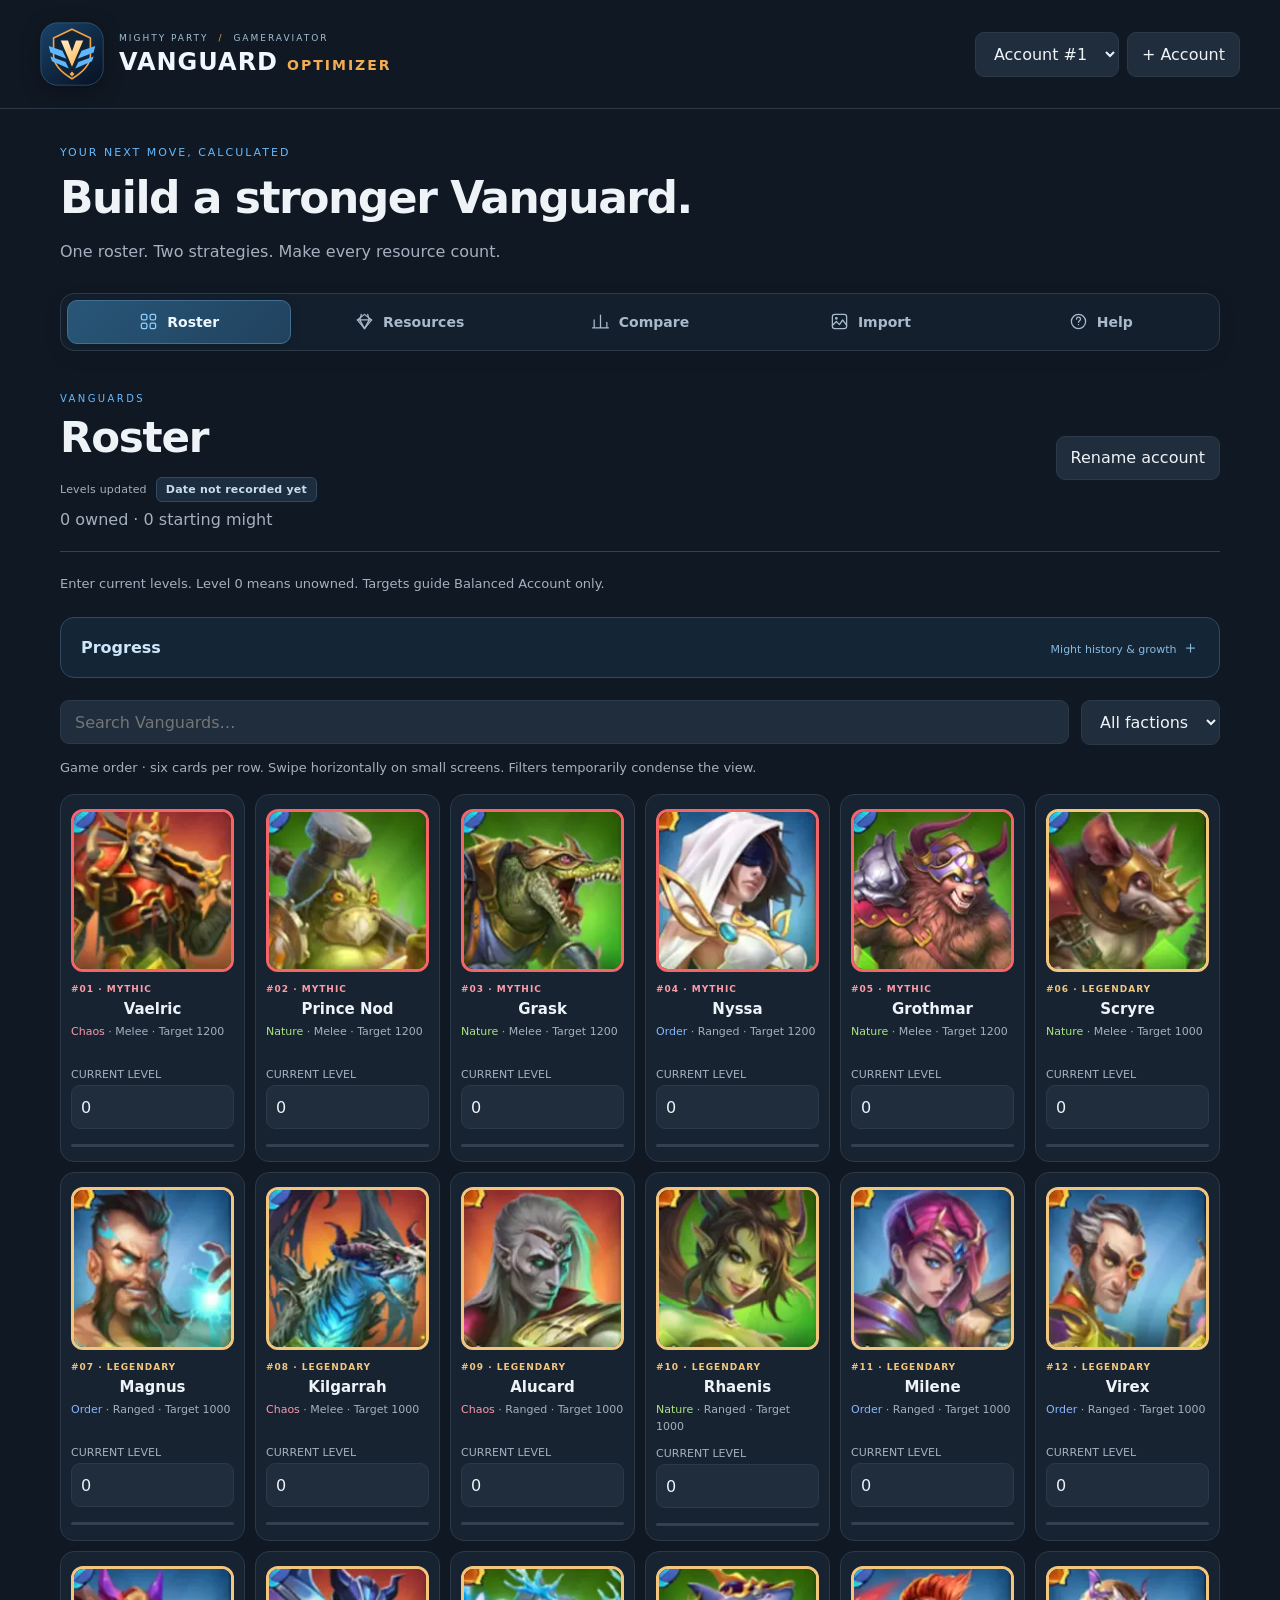
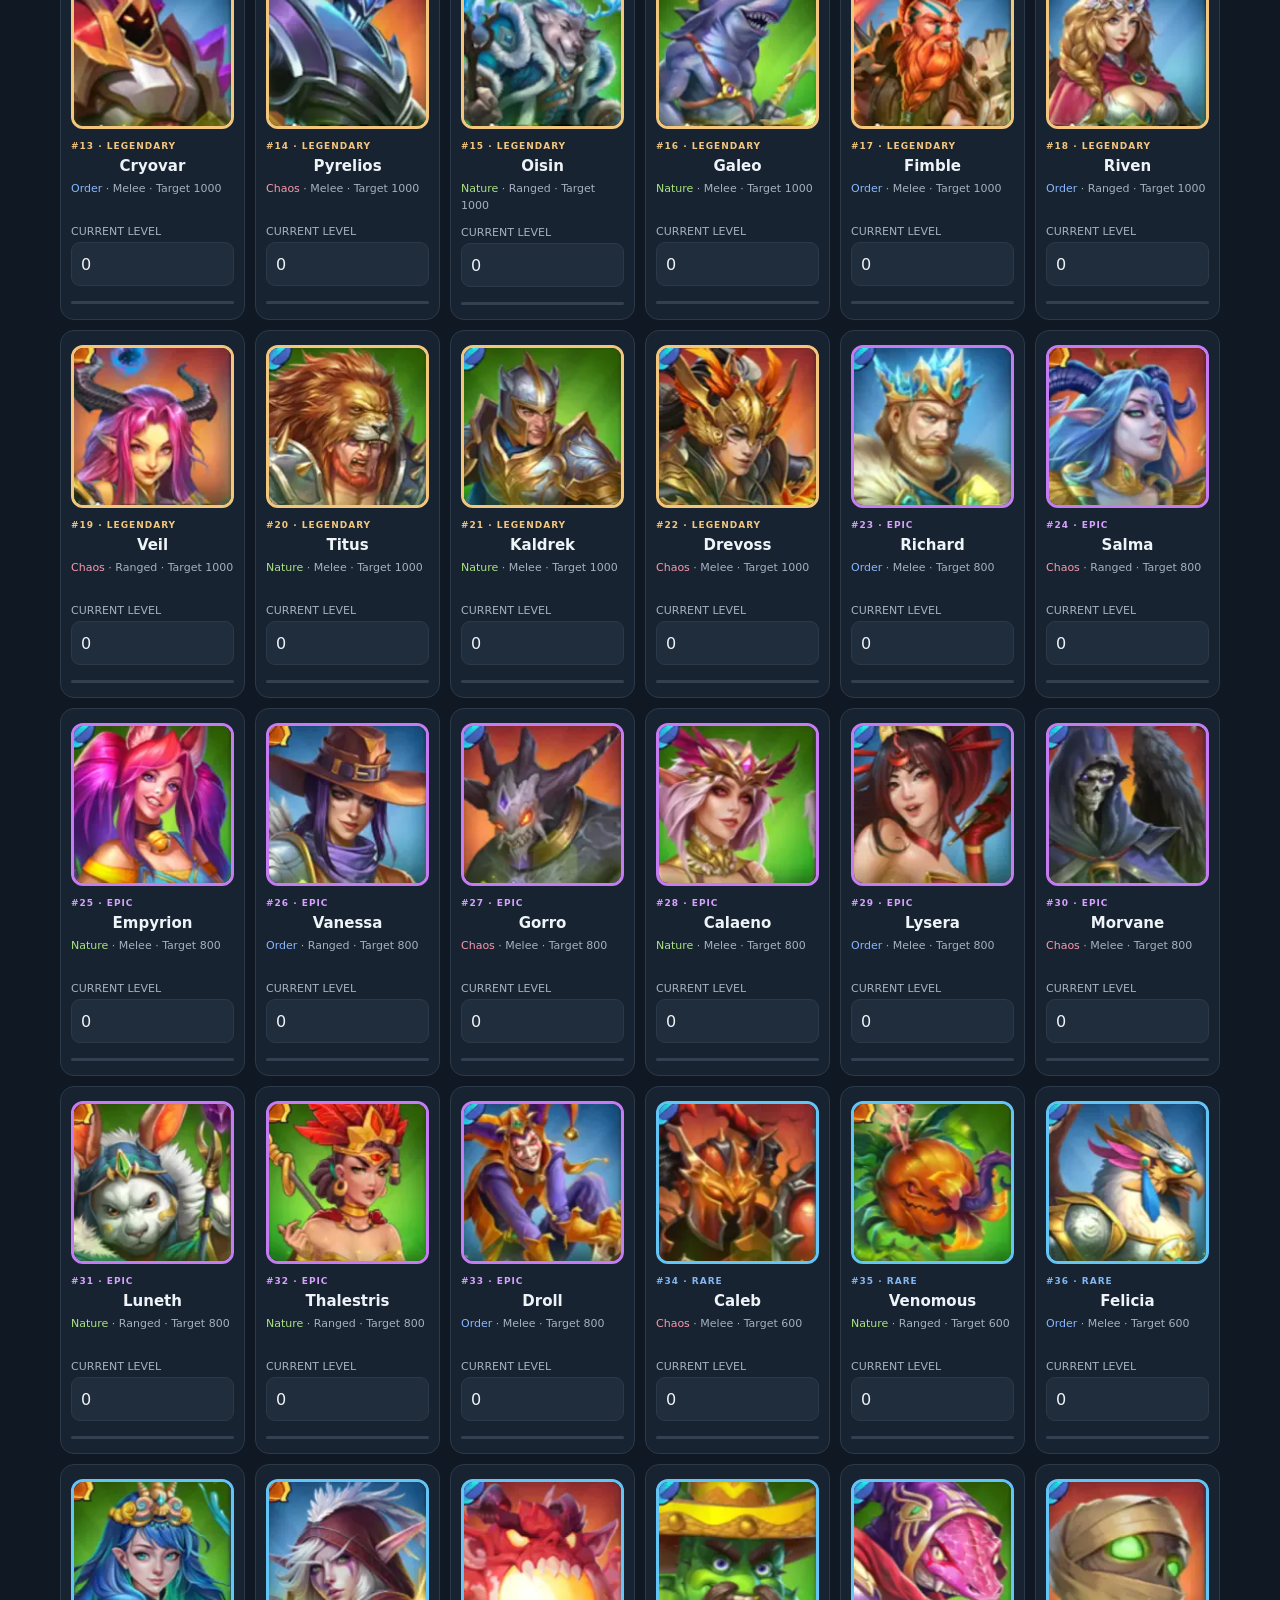
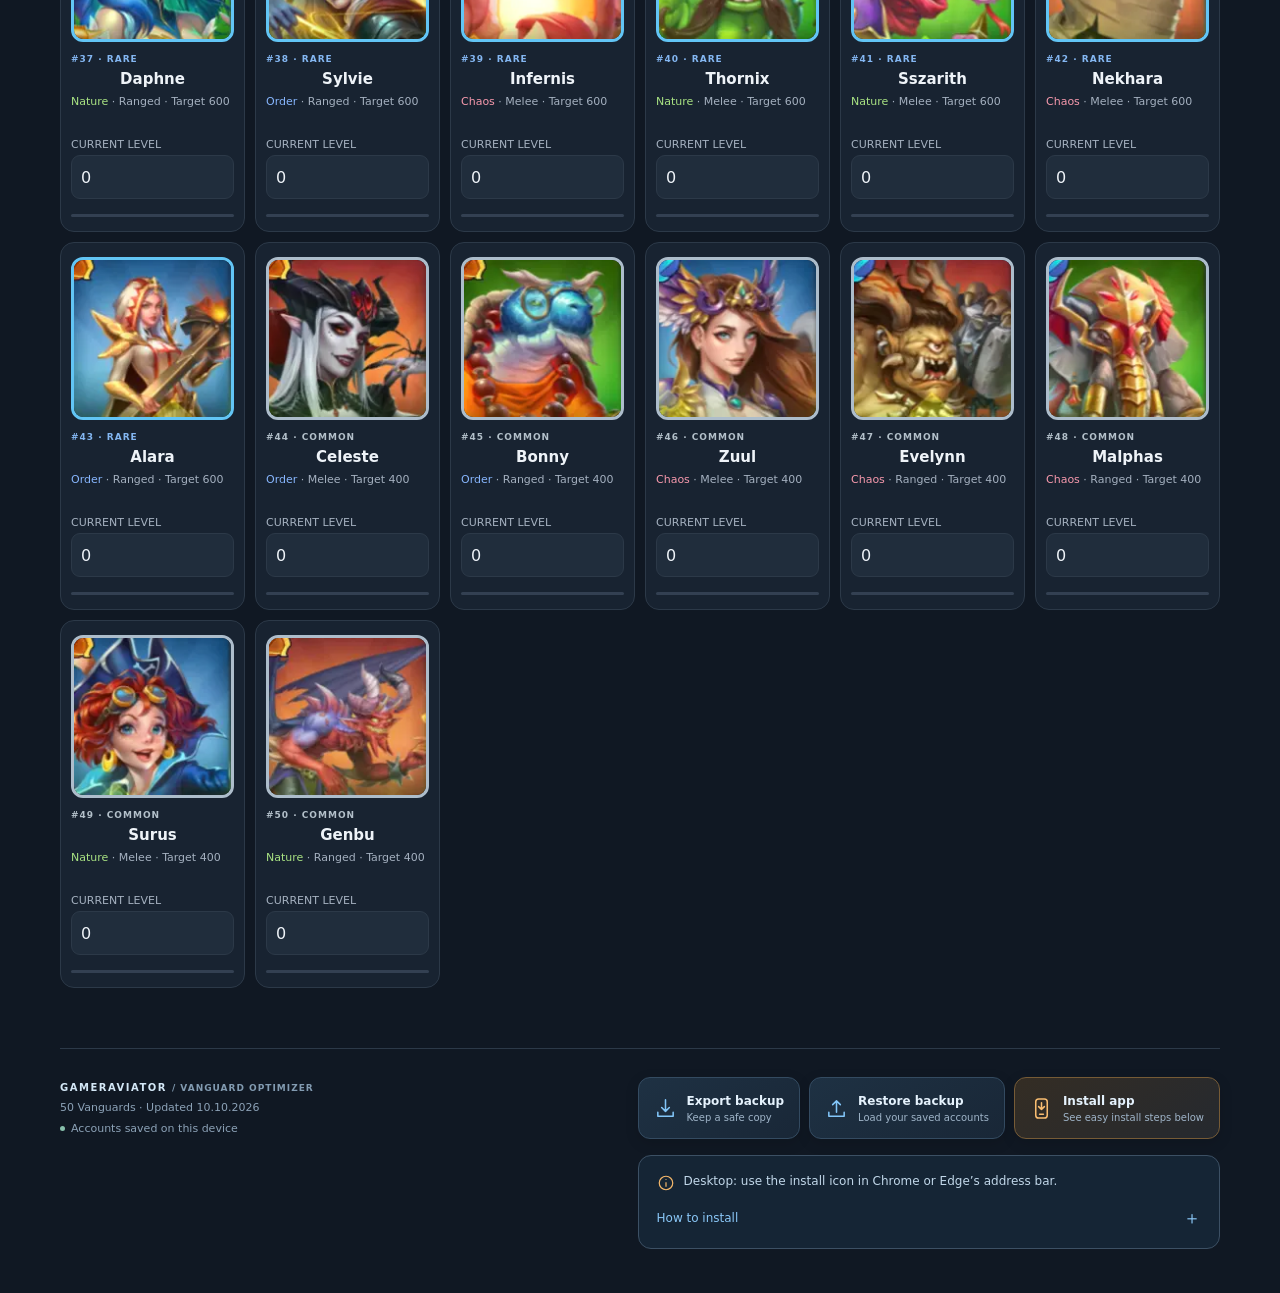
==== commit c1a8cc3a: "Add files via upload" ====
--- a/index.html
+++ b/index.html
@@ -1 +1 @@
-<!doctype html><html lang="en"><head><meta charset="utf-8"><meta name="viewport" content="width=device-width,initial-scale=1,viewport-fit=cover"><meta name="theme-color" content="#101823"><meta name="apple-mobile-web-app-capable" content="yes"><link rel="icon" href="vanguard-favicon.png" type="image/png" sizes="32x32"><link rel="icon" href="vanguard-icon-512.png" type="image/png" sizes="512x512"><link rel="manifest" href="manifest.json"><link rel="apple-touch-icon" href="vanguard-apple-touch.png"><link rel="stylesheet" href="style.css"><title>Mighty Party Vanguard Optimizer</title></head><body><header><div class="brand"><img class="mark brand-emblem" src="vanguard-emblem.svg" alt="" width="64" height="64"><div><small>MIGHTY PARTY <span class="brand-dot">/</span> GAMERAVIATOR</small><strong><span class="brand-vanguard">VANGUARD</span><span class="brand-optimizer">OPTIMIZER</span></strong></div></div><div class="account"><select id="accounts" aria-label="Player account"></select><button id="add">+ Account</button></div></header><main><div class="intro"><span class="eyebrow">YOUR NEXT MOVE, CALCULATED</span><h1>Build a stronger Vanguard.</h1><p>One roster. Two strategies. Make every resource count.</p></div><nav aria-label="Main navigation"><button data-tab="roster" class="active"><svg viewBox="0 0 24 24" fill="none" stroke="currentColor" stroke-width="1.6" stroke-linecap="round" stroke-linejoin="round" aria-hidden="true"><rect x="3" y="3" width="7" height="7" rx="2"/><rect x="14" y="3" width="7" height="7" rx="2"/><rect x="3" y="14" width="7" height="7" rx="2"/><rect x="14" y="14" width="7" height="7" rx="2"/></svg><span>Roster</span></button><button data-tab="resources"><svg viewBox="0 0 24 24" fill="none" stroke="currentColor" stroke-width="1.6" stroke-linecap="round" stroke-linejoin="round" aria-hidden="true"><path d="m12 3 9 7-9 11L3 10Z"/><path d="M3 10h18M8 3l-2 7 6 11 6-11-2-7"/></svg><span>Resources</span></button><button data-tab="compare"><svg viewBox="0 0 24 24" fill="none" stroke="currentColor" stroke-width="1.6" stroke-linecap="round" stroke-linejoin="round" aria-hidden="true"><path d="M4 20V10m8 10V4m8 16v-7M2 20h20"/></svg><span>Compare</span></button><button data-tab="import"><svg viewBox="0 0 24 24" fill="none" stroke="currentColor" stroke-width="1.6" stroke-linecap="round" stroke-linejoin="round" aria-hidden="true"><rect x="3" y="3" width="18" height="18" rx="3"/><circle cx="8" cy="8" r="1"/><path d="m3 17 5-5 4 4 4-6 5 7"/></svg><span>Import</span></button><button data-tab="help"><svg viewBox="0 0 24 24" fill="none" stroke="currentColor" stroke-width="1.6" stroke-linecap="round" stroke-linejoin="round" aria-hidden="true"><circle cx="12" cy="12" r="9"/><path d="M9.5 9a2.5 2.5 0 0 1 5 0c0 2-2.5 2-2.5 4m0 3h.01"/></svg><span>Help</span></button></nav><div id="notice" role="status"></div><section id="screen"></section><footer><div class="footer-meta"><span class="footer-brand">GAMERAVIATOR <span>/ VANGUARD OPTIMIZER</span></span><small>50 Vanguards · Updated 10.09.2026</small><small class="device-status"><i aria-hidden="true"></i> Accounts saved on this device</small></div><div class="footer-actions"><button id="backup" class="utility-button"><svg viewBox="0 0 24 24" fill="none" stroke="currentColor" stroke-width="1.6" stroke-linecap="round" stroke-linejoin="round" aria-hidden="true"><path d="M12 3v12m-4-4 4 4 4-4M4 16v4h16v-4"/></svg><span>Export backup<small>Keep a safe copy</small></span></button><label class="utility-button button" tabindex="0" role="button"><svg viewBox="0 0 24 24" fill="none" stroke="currentColor" stroke-width="1.6" stroke-linecap="round" stroke-linejoin="round" aria-hidden="true"><path d="M12 16V4m-4 4 4-4 4 4M4 16v4h16v-4"/></svg><span>Restore backup<small>Load your saved accounts</small></span><input id="restore" type="file" accept="application/json" hidden></label><button id="install" class="utility-button install-button" aria-controls="install-guide"><svg viewBox="0 0 24 24" fill="none" stroke="currentColor" stroke-width="1.6" stroke-linecap="round" stroke-linejoin="round" aria-hidden="true"><rect x="6" y="2" width="12" height="20" rx="3"/><path d="M10 18h4m-2-12v7m-3-3 3 3 3-3"/></svg><span>Install app<small>See easy install steps below</small></span></button></div><section class="install-help" aria-label="Install Vanguard Optimizer"><div class="install-hint-row"><svg viewBox="0 0 24 24" fill="none" stroke="currentColor" stroke-width="1.6" aria-hidden="true"><circle cx="12" cy="12" r="9"/><path d="M12 11v6m0-10v1"/></svg><p id="install-hint">Choose your device below for install steps.</p></div><p id="install-status" class="install-status" role="status"></p><details id="install-guide"><summary>How to install <span aria-hidden="true">＋</span></summary><div class="install-device-tabs" aria-label="Device instructions"><button type="button" data-install-device="ios" aria-pressed="false">iPhone / iPad</button><button type="button" data-install-device="android" aria-pressed="false">Android</button><button type="button" data-install-device="mac" aria-pressed="false">Mac</button><button type="button" data-install-device="desktop" aria-pressed="false">Windows / desktop</button></div><div data-install-steps="ios"><ol><li>Open this website in <strong>Safari</strong>.</li><li>Tap <strong>Share</strong> (the square with an upward arrow). If Share is hidden, open the <strong>page menu beside the address bar</strong> first.</li><li>Scroll to <strong>Add to Home Screen</strong>. If you see <strong>Open as Web App</strong>, leave it on, then tap <strong>Add</strong>.</li></ol><p class="install-tip">Opened from Discord or another app? Open the link in Safari first. If Add to Home Screen is missing, scroll to <strong>Edit Actions</strong> in Share and add it.</p></div><div data-install-steps="android" hidden><ol><li>Open this website in <strong>Chrome</strong>.</li><li>Tap the <strong>⋮ menu</strong> → <strong>Install and create shortcut</strong> → <strong>Install</strong>. Older versions may show <strong>Add to home screen</strong> or <strong>Install app</strong>.</li><li>Confirm installation, then open Vanguard from your home screen or app list.</li></ol></div><div data-install-steps="mac" hidden><ol><li>Open this website in <strong>Safari</strong>.</li><li>Choose <strong>File → Add to Dock</strong>, or <strong>Share → Add to Dock</strong>.</li><li>Confirm the name and click <strong>Add</strong>. Open Vanguard from your Dock.</li></ol><p class="install-tip">Safari web apps require macOS Sonoma 14 or later. Chrome also offers installation from its address bar.</p></div><div data-install-steps="desktop" hidden><ol><li>Open this website in <strong>Chrome or Edge</strong>.</li><li>Click the <strong>install icon in the address bar</strong> and confirm. In Chrome, you can also use <strong>⋮ → Cast, save, and share → Install page as app</strong>.</li><li>Open Vanguard from your app launcher or Start menu.</li></ol></div><p class="install-tip">Already entered accounts in another browser? Export a backup there and restore it in the installed app if your accounts don’t appear.</p></details></section></footer></main><script type="module" src="app.js"></script></body></html>
+<!doctype html><html lang="en"><head><meta charset="utf-8"><meta name="viewport" content="width=device-width,initial-scale=1,viewport-fit=cover"><meta name="theme-color" content="#101823"><meta name="apple-mobile-web-app-capable" content="yes"><link rel="icon" href="vanguard-favicon.png" type="image/png" sizes="32x32"><link rel="icon" href="vanguard-icon-512.png" type="image/png" sizes="512x512"><link rel="manifest" href="manifest.json"><link rel="apple-touch-icon" href="vanguard-apple-touch.png"><link rel="stylesheet" href="style.css"><title>Mighty Party Vanguard Optimizer</title></head><body><header><div class="brand"><img class="mark brand-emblem" src="vanguard-emblem.svg" alt="" width="64" height="64"><div><small>MIGHTY PARTY <span class="brand-dot">/</span> GAMERAVIATOR</small><strong><span class="brand-vanguard">VANGUARD</span><span class="brand-optimizer">OPTIMIZER</span></strong></div></div><div class="account"><select id="accounts" aria-label="Player account"></select><button id="add">+ Account</button></div></header><main><div class="intro"><span class="eyebrow">YOUR NEXT MOVE, CALCULATED</span><h1>Build a stronger Vanguard.</h1><p>One roster. Two strategies. Make every resource count.</p></div><nav aria-label="Main navigation"><button data-tab="roster" class="active"><svg viewBox="0 0 24 24" fill="none" stroke="currentColor" stroke-width="1.6" stroke-linecap="round" stroke-linejoin="round" aria-hidden="true"><rect x="3" y="3" width="7" height="7" rx="2"/><rect x="14" y="3" width="7" height="7" rx="2"/><rect x="3" y="14" width="7" height="7" rx="2"/><rect x="14" y="14" width="7" height="7" rx="2"/></svg><span>Roster</span></button><button data-tab="resources"><svg viewBox="0 0 24 24" fill="none" stroke="currentColor" stroke-width="1.6" stroke-linecap="round" stroke-linejoin="round" aria-hidden="true"><path d="m12 3 9 7-9 11L3 10Z"/><path d="M3 10h18M8 3l-2 7 6 11 6-11-2-7"/></svg><span>Resources</span></button><button data-tab="compare"><svg viewBox="0 0 24 24" fill="none" stroke="currentColor" stroke-width="1.6" stroke-linecap="round" stroke-linejoin="round" aria-hidden="true"><path d="M4 20V10m8 10V4m8 16v-7M2 20h20"/></svg><span>Compare</span></button><button data-tab="import"><svg viewBox="0 0 24 24" fill="none" stroke="currentColor" stroke-width="1.6" stroke-linecap="round" stroke-linejoin="round" aria-hidden="true"><rect x="3" y="3" width="18" height="18" rx="3"/><circle cx="8" cy="8" r="1"/><path d="m3 17 5-5 4 4 4-6 5 7"/></svg><span>Import</span></button><button data-tab="help"><svg viewBox="0 0 24 24" fill="none" stroke="currentColor" stroke-width="1.6" stroke-linecap="round" stroke-linejoin="round" aria-hidden="true"><circle cx="12" cy="12" r="9"/><path d="M9.5 9a2.5 2.5 0 0 1 5 0c0 2-2.5 2-2.5 4m0 3h.01"/></svg><span>Help</span></button></nav><div id="notice" role="status"></div><section id="screen"></section><footer><div class="footer-meta"><span class="footer-brand">GAMERAVIATOR <span>/ VANGUARD OPTIMIZER</span></span><small>50 Vanguards · Updated 10.10.2026</small><small class="device-status"><i aria-hidden="true"></i> Accounts saved on this device</small></div><div class="footer-actions"><button id="backup" class="utility-button"><svg viewBox="0 0 24 24" fill="none" stroke="currentColor" stroke-width="1.6" stroke-linecap="round" stroke-linejoin="round" aria-hidden="true"><path d="M12 3v12m-4-4 4 4 4-4M4 16v4h16v-4"/></svg><span>Export backup<small>Keep a safe copy</small></span></button><label class="utility-button button" tabindex="0" role="button"><svg viewBox="0 0 24 24" fill="none" stroke="currentColor" stroke-width="1.6" stroke-linecap="round" stroke-linejoin="round" aria-hidden="true"><path d="M12 16V4m-4 4 4-4 4 4M4 16v4h16v-4"/></svg><span>Restore backup<small>Load your saved accounts</small></span><input id="restore" type="file" accept="application/json" hidden></label><button id="install" class="utility-button install-button" aria-controls="install-guide"><svg viewBox="0 0 24 24" fill="none" stroke="currentColor" stroke-width="1.6" stroke-linecap="round" stroke-linejoin="round" aria-hidden="true"><rect x="6" y="2" width="12" height="20" rx="3"/><path d="M10 18h4m-2-12v7m-3-3 3 3 3-3"/></svg><span>Install app<small>See easy install steps below</small></span></button></div><section class="install-help" aria-label="Install Vanguard Optimizer"><div class="install-hint-row"><svg viewBox="0 0 24 24" fill="none" stroke="currentColor" stroke-width="1.6" aria-hidden="true"><circle cx="12" cy="12" r="9"/><path d="M12 11v6m0-10v1"/></svg><p id="install-hint">Choose your device below for install steps.</p></div><p id="install-status" class="install-status" role="status"></p><details id="install-guide"><summary>How to install <span aria-hidden="true">＋</span></summary><div class="install-device-tabs" aria-label="Device instructions"><button type="button" data-install-device="ios" aria-pressed="false">iPhone / iPad</button><button type="button" data-install-device="android" aria-pressed="false">Android</button><button type="button" data-install-device="mac" aria-pressed="false">Mac</button><button type="button" data-install-device="desktop" aria-pressed="false">Windows / desktop</button></div><div data-install-steps="ios"><ol><li>Open this website in <strong>Safari</strong>.</li><li>Tap <strong>Share</strong> (the square with an upward arrow). If Share is hidden, open the <strong>page menu beside the address bar</strong> first.</li><li>Scroll to <strong>Add to Home Screen</strong>. If you see <strong>Open as Web App</strong>, leave it on, then tap <strong>Add</strong>.</li></ol><p class="install-tip">Opened from Discord or another app? Open the link in Safari first. If Add to Home Screen is missing, scroll to <strong>Edit Actions</strong> in Share and add it.</p></div><div data-install-steps="android" hidden><ol><li>Open this website in <strong>Chrome</strong>.</li><li>Tap the <strong>⋮ menu</strong> → <strong>Install and create shortcut</strong> → <strong>Install</strong>. Older versions may show <strong>Add to home screen</strong> or <strong>Install app</strong>.</li><li>Confirm installation, then open Vanguard from your home screen or app list.</li></ol></div><div data-install-steps="mac" hidden><ol><li>Open this website in <strong>Safari</strong>.</li><li>Choose <strong>File → Add to Dock</strong>, or <strong>Share → Add to Dock</strong>.</li><li>Confirm the name and click <strong>Add</strong>. Open Vanguard from your Dock.</li></ol><p class="install-tip">Safari web apps require macOS Sonoma 14 or later. Chrome also offers installation from its address bar.</p></div><div data-install-steps="desktop" hidden><ol><li>Open this website in <strong>Chrome or Edge</strong>.</li><li>Click the <strong>install icon in the address bar</strong> and confirm. In Chrome, you can also use <strong>⋮ → Cast, save, and share → Install page as app</strong>.</li><li>Open Vanguard from your app launcher or Start menu.</li></ol></div><p class="install-tip">Already entered accounts in another browser? Export a backup there and restore it in the installed app if your accounts don’t appear.</p></details></section></footer></main><script type="module" src="app.js"></script></body></html>
--- a/style.css
+++ b/style.css
@@ -31,3 +31,6 @@
 @media(max-width:560px){.import-mode select{font-size:12px}.history-metrics{grid-template-columns:1fr 1fr;gap:18px}.history-metrics>div:last-child{grid-column:1/-1}.history-metrics strong{font-size:25px}.history-chart{min-height:165px}.progress-panel>summary{padding:16px}.might-history{padding:16px}.portrait-review-row .card-match-select{font-size:11px}.portrait-review-row .portrait-comparison{gap:10px}.portrait-comparison .captured-card{width:60px}.review-confidence .confidence-pill{white-space:normal}}
 .install-help{grid-column:2;min-width:0;border:1px solid #3c5064;background:#152535;border-radius:13px;padding:16px 18px;margin-top:-8px}.install-hint-row{display:flex;align-items:flex-start;gap:9px}.install-hint-row>svg{width:18px;height:18px;flex-shrink:0;color:#f5b86b;margin-top:2px}.install-hint-row>p{margin:0;color:#c1d7e9;font-size:12px;line-height:1.6}.install-status{margin:10px 0 0;font-size:12px;color:#f6c68b;line-height:1.6}.install-status:empty{display:none}.install-help details>summary{display:flex;align-items:center;justify-content:space-between;list-style:none;cursor:pointer;font-size:12px;color:#8ac7f7;padding:12px 0 0;min-height:40px}.install-help summary::-webkit-details-marker{display:none}.install-help summary span{margin:0;font-size:18px;transition:transform .15s}.install-help details[open]>summary span{transform:rotate(45deg)}.install-device-tabs{display:flex;gap:6px;flex-wrap:wrap;margin:16px 0}.install-device-tabs button{font-size:11px;min-height:40px;padding:8px 10px;border-radius:8px;background:#1b3043}.install-device-tabs button.active{background:#28516f;border-color:#70b1de}.install-help ol{padding-left:22px;margin:14px 0;color:#bbd1e3;font-size:12px;line-height:1.7}.install-help li{padding:0 0 9px 4px}.install-help strong{color:#e6f2fb;font-weight:600}.install-tip{font-size:11px;line-height:1.6;margin:10px 0 0;color:#90a9bf;padding-top:10px;border-top:1px solid #2f4559}
 @media(max-width:1000px){.install-help{grid-column:1;margin-top:-8px}}@media(max-width:560px){.install-help{padding:14px 16px}.install-device-tabs{display:grid;grid-template-columns:1fr 1fr}.install-device-tabs button{font-size:11px}.install-help ol{font-size:12px}}
+/* Stronger section hierarchy and quieter, consistent history charts. */
+.page-heading{padding:8px 0 22px;border-bottom:1px solid #304456;margin-bottom:22px}.page-heading h2{font-size:clamp(32px,4vw,42px);font-weight:800;letter-spacing:-1.2px;line-height:1.1;margin:9px 0 16px}.page-heading .eyebrow{font-size:10px;letter-spacing:2.4px}.might-history .heading h3{font-size:25px;font-weight:750;letter-spacing:-.65px;margin:8px 0}.progress-panel>summary>span{font-size:16px;font-weight:700}.history-metrics{gap:12px;margin:24px 0}.history-metrics>div{padding:16px 18px;border:1px solid #31485b;border-radius:12px;background:#122333}.history-metrics strong{font-size:28px;letter-spacing:-.7px}.history-metrics small{color:#a0b7ca;font-size:11px;line-height:1.5}.history-plot{background:#102030;border:1px solid #2b4257;border-radius:13px;padding:14px 8px 2px;margin:18px 0}.chart-axis-caption{font-size:10px;letter-spacing:.6px;color:#95adc0;padding:2px 16px 4px}.history-chart{max-height:300px}.resource-history .heading select{font-size:13px;max-width:220px;background:#20384c}.history-subheading{display:flex;align-items:center;justify-content:space-between;gap:12px;margin:26px 0 10px;flex-wrap:wrap}.history-subheading h4{font-size:18px;font-weight:700;margin:0}.weekly-resources{display:grid;grid-template-columns:repeat(3,minmax(0,1fr));gap:10px;margin:18px 0}.weekly-resources>div{padding:16px;border:1px solid #30495d;border-radius:11px;background:#122535}.weekly-resources strong{display:block;font-size:24px;letter-spacing:-.5px;margin:8px 0}.weekly-resources small{display:block;font-size:11px;color:#98b0c5;line-height:1.5}.history-records{border-top:1px solid #31485b;padding-top:7px}.history-records summary{font-weight:600;font-size:12px;color:#b2d5f0}
+@media(max-width:560px){.page-heading{padding:4px 0 18px}.page-heading h2{font-size:34px}.history-metrics>div{padding:14px 12px}.history-metrics strong{font-size:24px}.might-history .heading h3{font-size:23px}.weekly-resources{grid-template-columns:repeat(2,minmax(0,1fr));gap:8px}.weekly-resources>div{padding:13px}.weekly-resources strong{font-size:21px}.resource-history .heading select{width:100%;max-width:none}.history-plot{padding:12px 2px 2px}.history-chart{min-height:145px}.chart-axis-caption{padding-left:12px}.history-metrics>div:last-child{grid-column:1/-1}}
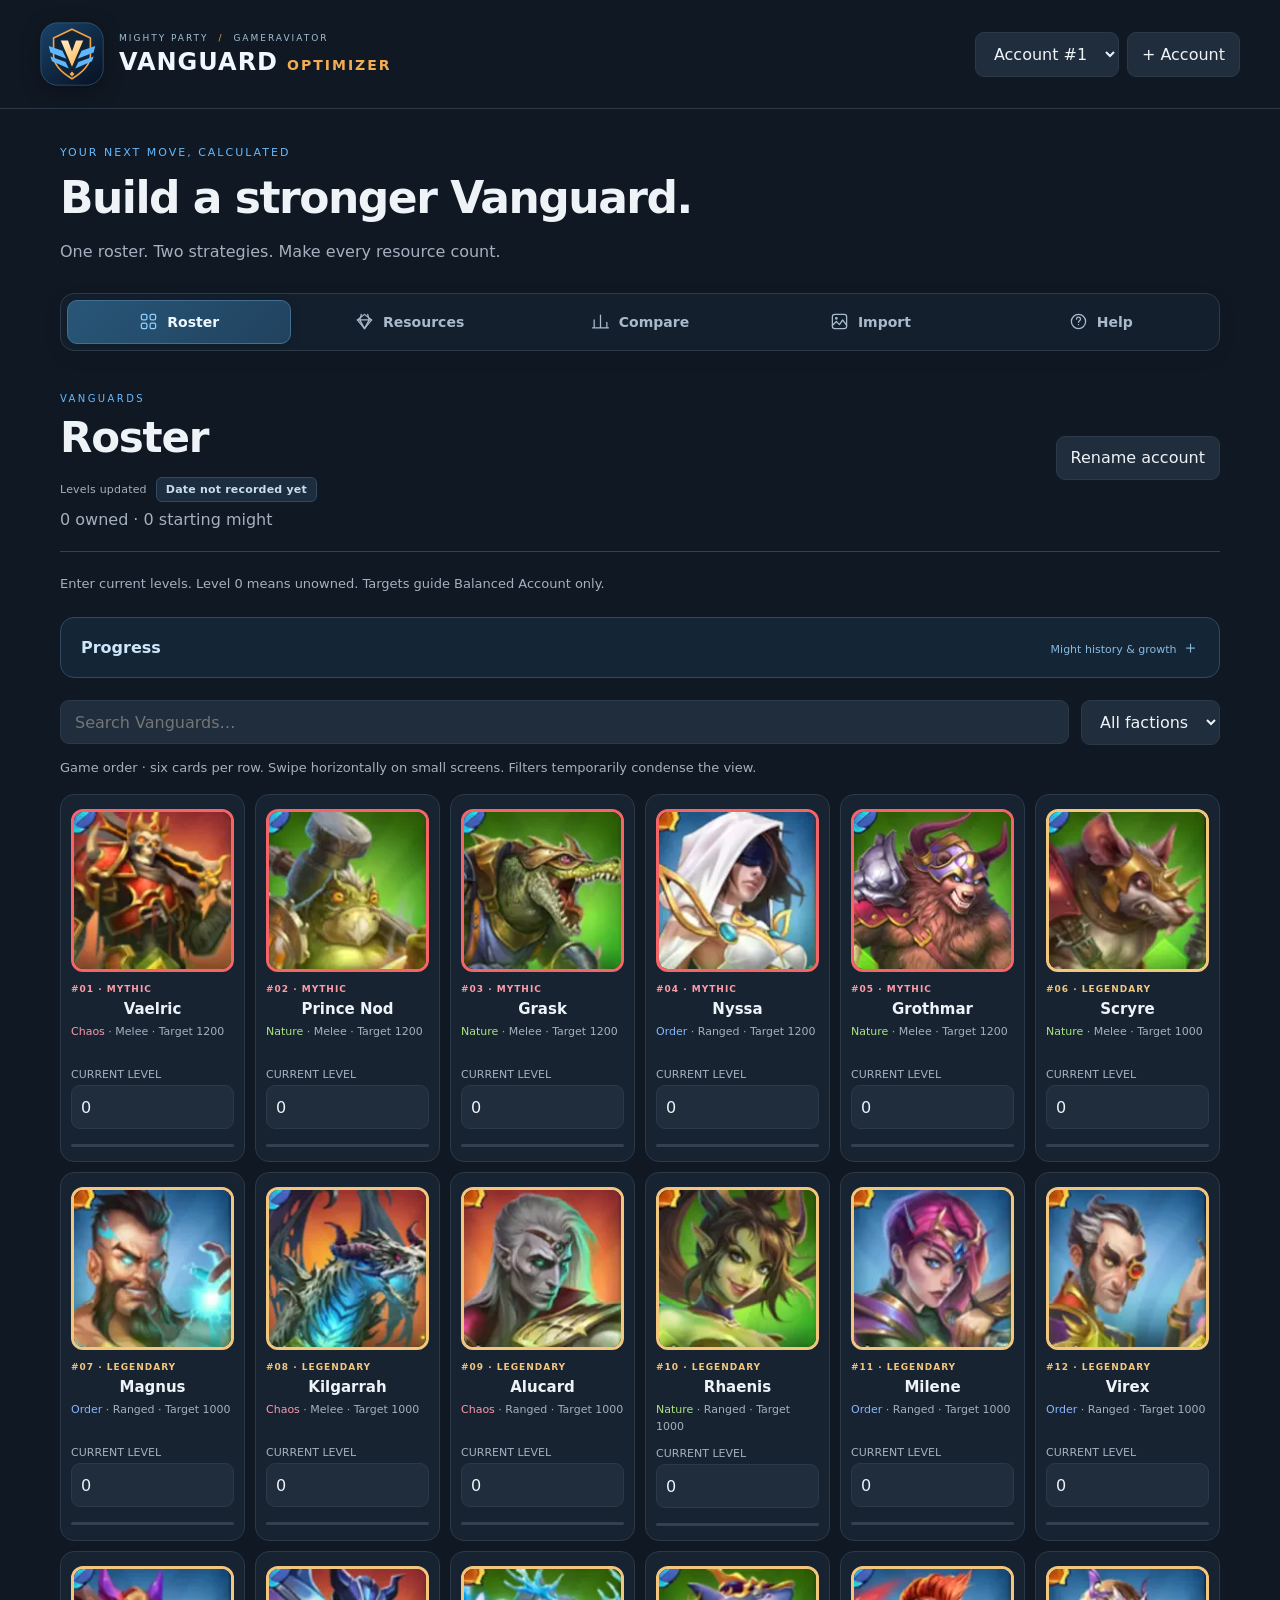
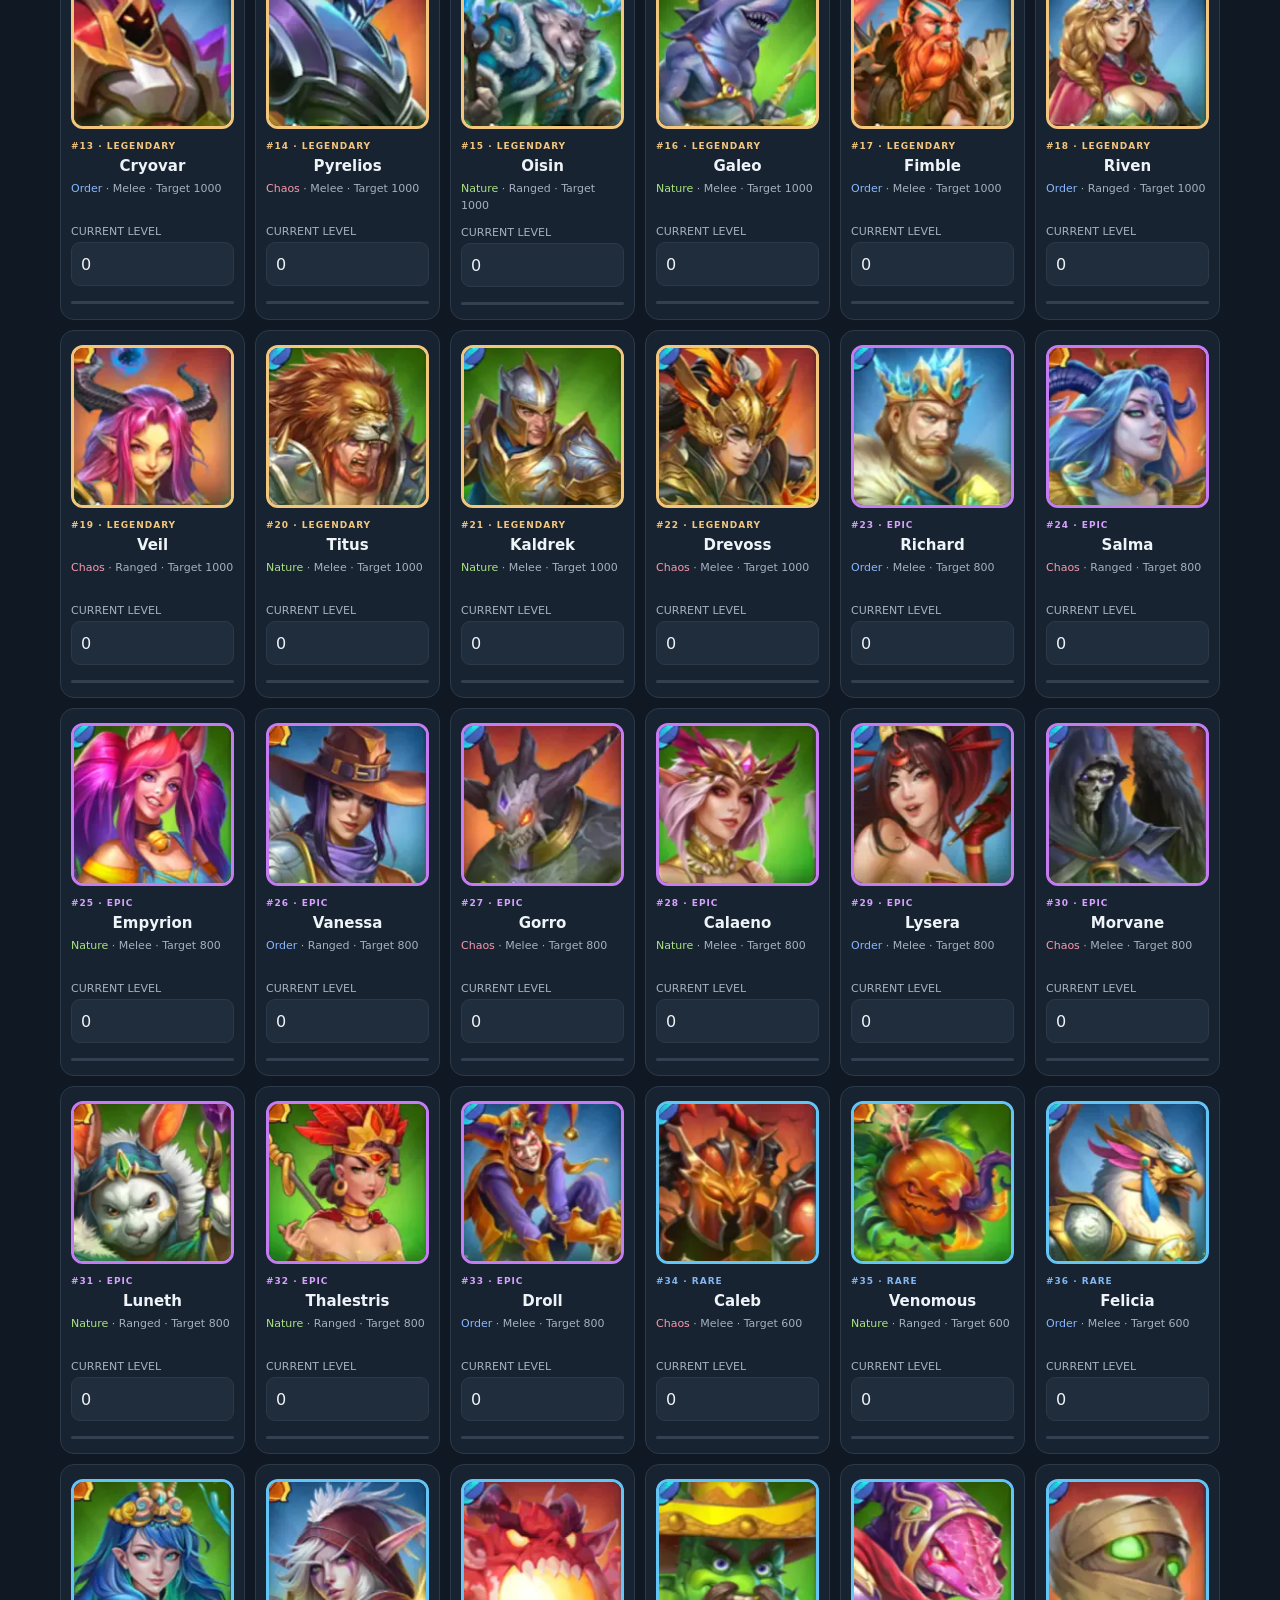
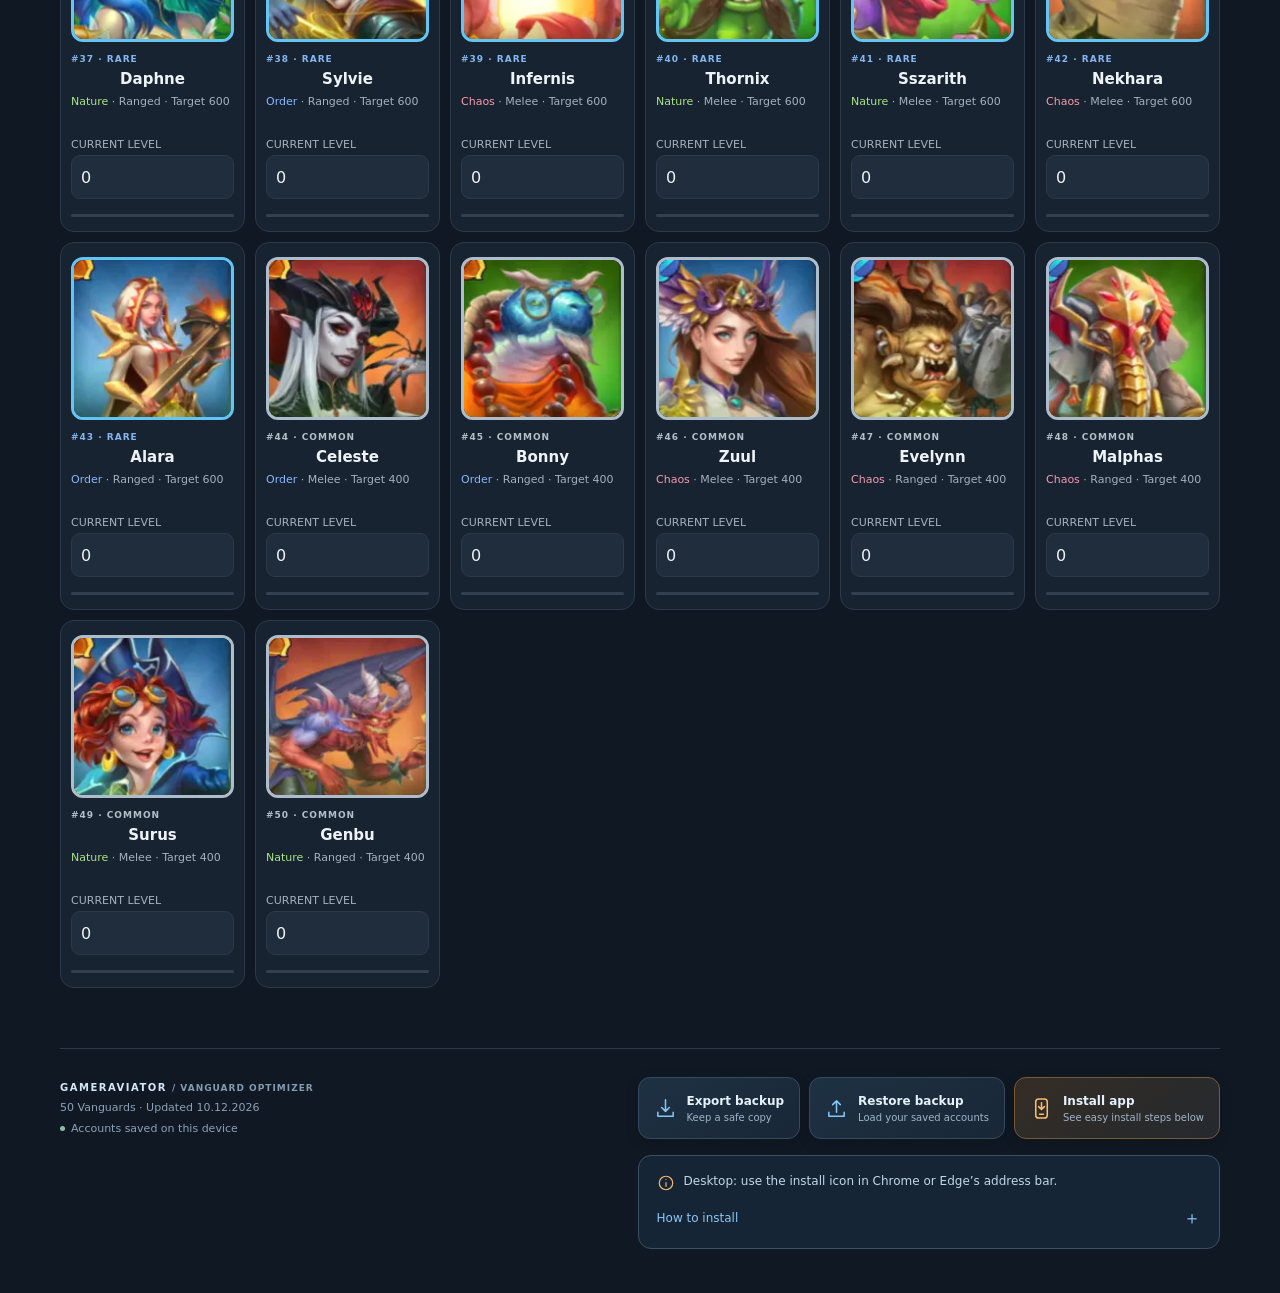
==== commit 5eb5597e: "Add files via upload" ====
--- a/index.html
+++ b/index.html
@@ -1 +1 @@
-<!doctype html><html lang="en"><head><meta charset="utf-8"><meta name="viewport" content="width=device-width,initial-scale=1,viewport-fit=cover"><meta name="theme-color" content="#101823"><meta name="apple-mobile-web-app-capable" content="yes"><link rel="icon" href="vanguard-favicon.png" type="image/png" sizes="32x32"><link rel="icon" href="vanguard-icon-512.png" type="image/png" sizes="512x512"><link rel="manifest" href="manifest.json"><link rel="apple-touch-icon" href="vanguard-apple-touch.png"><link rel="stylesheet" href="style.css"><title>Mighty Party Vanguard Optimizer</title></head><body><header><div class="brand"><img class="mark brand-emblem" src="vanguard-emblem.svg" alt="" width="64" height="64"><div><small>MIGHTY PARTY <span class="brand-dot">/</span> GAMERAVIATOR</small><strong><span class="brand-vanguard">VANGUARD</span><span class="brand-optimizer">OPTIMIZER</span></strong></div></div><div class="account"><select id="accounts" aria-label="Player account"></select><button id="add">+ Account</button></div></header><main><div class="intro"><span class="eyebrow">YOUR NEXT MOVE, CALCULATED</span><h1>Build a stronger Vanguard.</h1><p>One roster. Two strategies. Make every resource count.</p></div><nav aria-label="Main navigation"><button data-tab="roster" class="active"><svg viewBox="0 0 24 24" fill="none" stroke="currentColor" stroke-width="1.6" stroke-linecap="round" stroke-linejoin="round" aria-hidden="true"><rect x="3" y="3" width="7" height="7" rx="2"/><rect x="14" y="3" width="7" height="7" rx="2"/><rect x="3" y="14" width="7" height="7" rx="2"/><rect x="14" y="14" width="7" height="7" rx="2"/></svg><span>Roster</span></button><button data-tab="resources"><svg viewBox="0 0 24 24" fill="none" stroke="currentColor" stroke-width="1.6" stroke-linecap="round" stroke-linejoin="round" aria-hidden="true"><path d="m12 3 9 7-9 11L3 10Z"/><path d="M3 10h18M8 3l-2 7 6 11 6-11-2-7"/></svg><span>Resources</span></button><button data-tab="compare"><svg viewBox="0 0 24 24" fill="none" stroke="currentColor" stroke-width="1.6" stroke-linecap="round" stroke-linejoin="round" aria-hidden="true"><path d="M4 20V10m8 10V4m8 16v-7M2 20h20"/></svg><span>Compare</span></button><button data-tab="import"><svg viewBox="0 0 24 24" fill="none" stroke="currentColor" stroke-width="1.6" stroke-linecap="round" stroke-linejoin="round" aria-hidden="true"><rect x="3" y="3" width="18" height="18" rx="3"/><circle cx="8" cy="8" r="1"/><path d="m3 17 5-5 4 4 4-6 5 7"/></svg><span>Import</span></button><button data-tab="help"><svg viewBox="0 0 24 24" fill="none" stroke="currentColor" stroke-width="1.6" stroke-linecap="round" stroke-linejoin="round" aria-hidden="true"><circle cx="12" cy="12" r="9"/><path d="M9.5 9a2.5 2.5 0 0 1 5 0c0 2-2.5 2-2.5 4m0 3h.01"/></svg><span>Help</span></button></nav><div id="notice" role="status"></div><section id="screen"></section><footer><div class="footer-meta"><span class="footer-brand">GAMERAVIATOR <span>/ VANGUARD OPTIMIZER</span></span><small>50 Vanguards · Updated 10.10.2026</small><small class="device-status"><i aria-hidden="true"></i> Accounts saved on this device</small></div><div class="footer-actions"><button id="backup" class="utility-button"><svg viewBox="0 0 24 24" fill="none" stroke="currentColor" stroke-width="1.6" stroke-linecap="round" stroke-linejoin="round" aria-hidden="true"><path d="M12 3v12m-4-4 4 4 4-4M4 16v4h16v-4"/></svg><span>Export backup<small>Keep a safe copy</small></span></button><label class="utility-button button" tabindex="0" role="button"><svg viewBox="0 0 24 24" fill="none" stroke="currentColor" stroke-width="1.6" stroke-linecap="round" stroke-linejoin="round" aria-hidden="true"><path d="M12 16V4m-4 4 4-4 4 4M4 16v4h16v-4"/></svg><span>Restore backup<small>Load your saved accounts</small></span><input id="restore" type="file" accept="application/json" hidden></label><button id="install" class="utility-button install-button" aria-controls="install-guide"><svg viewBox="0 0 24 24" fill="none" stroke="currentColor" stroke-width="1.6" stroke-linecap="round" stroke-linejoin="round" aria-hidden="true"><rect x="6" y="2" width="12" height="20" rx="3"/><path d="M10 18h4m-2-12v7m-3-3 3 3 3-3"/></svg><span>Install app<small>See easy install steps below</small></span></button></div><section class="install-help" aria-label="Install Vanguard Optimizer"><div class="install-hint-row"><svg viewBox="0 0 24 24" fill="none" stroke="currentColor" stroke-width="1.6" aria-hidden="true"><circle cx="12" cy="12" r="9"/><path d="M12 11v6m0-10v1"/></svg><p id="install-hint">Choose your device below for install steps.</p></div><p id="install-status" class="install-status" role="status"></p><details id="install-guide"><summary>How to install <span aria-hidden="true">＋</span></summary><div class="install-device-tabs" aria-label="Device instructions"><button type="button" data-install-device="ios" aria-pressed="false">iPhone / iPad</button><button type="button" data-install-device="android" aria-pressed="false">Android</button><button type="button" data-install-device="mac" aria-pressed="false">Mac</button><button type="button" data-install-device="desktop" aria-pressed="false">Windows / desktop</button></div><div data-install-steps="ios"><ol><li>Open this website in <strong>Safari</strong>.</li><li>Tap <strong>Share</strong> (the square with an upward arrow). If Share is hidden, open the <strong>page menu beside the address bar</strong> first.</li><li>Scroll to <strong>Add to Home Screen</strong>. If you see <strong>Open as Web App</strong>, leave it on, then tap <strong>Add</strong>.</li></ol><p class="install-tip">Opened from Discord or another app? Open the link in Safari first. If Add to Home Screen is missing, scroll to <strong>Edit Actions</strong> in Share and add it.</p></div><div data-install-steps="android" hidden><ol><li>Open this website in <strong>Chrome</strong>.</li><li>Tap the <strong>⋮ menu</strong> → <strong>Install and create shortcut</strong> → <strong>Install</strong>. Older versions may show <strong>Add to home screen</strong> or <strong>Install app</strong>.</li><li>Confirm installation, then open Vanguard from your home screen or app list.</li></ol></div><div data-install-steps="mac" hidden><ol><li>Open this website in <strong>Safari</strong>.</li><li>Choose <strong>File → Add to Dock</strong>, or <strong>Share → Add to Dock</strong>.</li><li>Confirm the name and click <strong>Add</strong>. Open Vanguard from your Dock.</li></ol><p class="install-tip">Safari web apps require macOS Sonoma 14 or later. Chrome also offers installation from its address bar.</p></div><div data-install-steps="desktop" hidden><ol><li>Open this website in <strong>Chrome or Edge</strong>.</li><li>Click the <strong>install icon in the address bar</strong> and confirm. In Chrome, you can also use <strong>⋮ → Cast, save, and share → Install page as app</strong>.</li><li>Open Vanguard from your app launcher or Start menu.</li></ol></div><p class="install-tip">Already entered accounts in another browser? Export a backup there and restore it in the installed app if your accounts don’t appear.</p></details></section></footer></main><script type="module" src="app.js"></script></body></html>
+<!doctype html><html lang="en"><head><meta charset="utf-8"><meta name="viewport" content="width=device-width,initial-scale=1,viewport-fit=cover"><meta name="theme-color" content="#101823"><meta name="apple-mobile-web-app-capable" content="yes"><link rel="icon" href="vanguard-favicon.png" type="image/png" sizes="32x32"><link rel="icon" href="vanguard-icon-512.png" type="image/png" sizes="512x512"><link rel="manifest" href="manifest.json"><link rel="apple-touch-icon" href="vanguard-apple-touch.png"><link rel="stylesheet" href="style.css"><title>Mighty Party Vanguard Optimizer</title></head><body><header><div class="brand"><img class="mark brand-emblem" src="vanguard-emblem.svg" alt="" width="64" height="64"><div><small>MIGHTY PARTY <span class="brand-dot">/</span> GAMERAVIATOR</small><strong><span class="brand-vanguard">VANGUARD</span><span class="brand-optimizer">OPTIMIZER</span></strong></div></div><div class="account"><select id="accounts" aria-label="Player account"></select><button id="add">+ Account</button></div></header><main><div class="intro"><span class="eyebrow">YOUR NEXT MOVE, CALCULATED</span><h1>Build a stronger Vanguard.</h1><p>One roster. Two strategies. Make every resource count.</p></div><nav aria-label="Main navigation"><button data-tab="roster" class="active"><svg viewBox="0 0 24 24" fill="none" stroke="currentColor" stroke-width="1.6" stroke-linecap="round" stroke-linejoin="round" aria-hidden="true"><rect x="3" y="3" width="7" height="7" rx="2"/><rect x="14" y="3" width="7" height="7" rx="2"/><rect x="3" y="14" width="7" height="7" rx="2"/><rect x="14" y="14" width="7" height="7" rx="2"/></svg><span>Roster</span></button><button data-tab="resources"><svg viewBox="0 0 24 24" fill="none" stroke="currentColor" stroke-width="1.6" stroke-linecap="round" stroke-linejoin="round" aria-hidden="true"><path d="m12 3 9 7-9 11L3 10Z"/><path d="M3 10h18M8 3l-2 7 6 11 6-11-2-7"/></svg><span>Resources</span></button><button data-tab="compare"><svg viewBox="0 0 24 24" fill="none" stroke="currentColor" stroke-width="1.6" stroke-linecap="round" stroke-linejoin="round" aria-hidden="true"><path d="M4 20V10m8 10V4m8 16v-7M2 20h20"/></svg><span>Compare</span></button><button data-tab="import"><svg viewBox="0 0 24 24" fill="none" stroke="currentColor" stroke-width="1.6" stroke-linecap="round" stroke-linejoin="round" aria-hidden="true"><rect x="3" y="3" width="18" height="18" rx="3"/><circle cx="8" cy="8" r="1"/><path d="m3 17 5-5 4 4 4-6 5 7"/></svg><span>Import</span></button><button data-tab="help"><svg viewBox="0 0 24 24" fill="none" stroke="currentColor" stroke-width="1.6" stroke-linecap="round" stroke-linejoin="round" aria-hidden="true"><circle cx="12" cy="12" r="9"/><path d="M9.5 9a2.5 2.5 0 0 1 5 0c0 2-2.5 2-2.5 4m0 3h.01"/></svg><span>Help</span></button></nav><div id="notice" role="status"></div><section id="screen"></section><footer><div class="footer-meta"><span class="footer-brand">GAMERAVIATOR <span>/ VANGUARD OPTIMIZER</span></span><small>50 Vanguards · Updated 10.12.2026</small><small class="device-status"><i aria-hidden="true"></i> Accounts saved on this device</small></div><div class="footer-actions"><button id="backup" class="utility-button"><svg viewBox="0 0 24 24" fill="none" stroke="currentColor" stroke-width="1.6" stroke-linecap="round" stroke-linejoin="round" aria-hidden="true"><path d="M12 3v12m-4-4 4 4 4-4M4 16v4h16v-4"/></svg><span>Export backup<small>Keep a safe copy</small></span></button><label class="utility-button button" tabindex="0" role="button"><svg viewBox="0 0 24 24" fill="none" stroke="currentColor" stroke-width="1.6" stroke-linecap="round" stroke-linejoin="round" aria-hidden="true"><path d="M12 16V4m-4 4 4-4 4 4M4 16v4h16v-4"/></svg><span>Restore backup<small>Load your saved accounts</small></span><input id="restore" type="file" accept="application/json" hidden></label><button id="install" class="utility-button install-button" aria-controls="install-guide"><svg viewBox="0 0 24 24" fill="none" stroke="currentColor" stroke-width="1.6" stroke-linecap="round" stroke-linejoin="round" aria-hidden="true"><rect x="6" y="2" width="12" height="20" rx="3"/><path d="M10 18h4m-2-12v7m-3-3 3 3 3-3"/></svg><span>Install app<small>See easy install steps below</small></span></button></div><section class="install-help" aria-label="Install Vanguard Optimizer"><div class="install-hint-row"><svg viewBox="0 0 24 24" fill="none" stroke="currentColor" stroke-width="1.6" aria-hidden="true"><circle cx="12" cy="12" r="9"/><path d="M12 11v6m0-10v1"/></svg><p id="install-hint">Choose your device below for install steps.</p></div><p id="install-status" class="install-status" role="status"></p><details id="install-guide"><summary>How to install <span aria-hidden="true">＋</span></summary><div class="install-device-tabs" aria-label="Device instructions"><button type="button" data-install-device="ios" aria-pressed="false">iPhone / iPad</button><button type="button" data-install-device="android" aria-pressed="false">Android</button><button type="button" data-install-device="mac" aria-pressed="false">Mac</button><button type="button" data-install-device="desktop" aria-pressed="false">Windows / desktop</button></div><div data-install-steps="ios"><ol><li>Open this website in <strong>Safari</strong>.</li><li>Tap <strong>Share</strong> (the square with an upward arrow). If Share is hidden, open the <strong>page menu beside the address bar</strong> first.</li><li>Scroll to <strong>Add to Home Screen</strong>. If you see <strong>Open as Web App</strong>, leave it on, then tap <strong>Add</strong>.</li></ol><p class="install-tip">Opened from Discord or another app? Open the link in Safari first. If Add to Home Screen is missing, scroll to <strong>Edit Actions</strong> in Share and add it.</p></div><div data-install-steps="android" hidden><ol><li>Open this website in <strong>Chrome</strong>.</li><li>Tap the <strong>⋮ menu</strong> → <strong>Install and create shortcut</strong> → <strong>Install</strong>. Older versions may show <strong>Add to home screen</strong> or <strong>Install app</strong>.</li><li>Confirm installation, then open Vanguard from your home screen or app list.</li></ol></div><div data-install-steps="mac" hidden><ol><li>Open this website in <strong>Safari</strong>.</li><li>Choose <strong>File → Add to Dock</strong>, or <strong>Share → Add to Dock</strong>.</li><li>Confirm the name and click <strong>Add</strong>. Open Vanguard from your Dock.</li></ol><p class="install-tip">Safari web apps require macOS Sonoma 14 or later. Chrome also offers installation from its address bar.</p></div><div data-install-steps="desktop" hidden><ol><li>Open this website in <strong>Chrome or Edge</strong>.</li><li>Click the <strong>install icon in the address bar</strong> and confirm. In Chrome, you can also use <strong>⋮ → Cast, save, and share → Install page as app</strong>.</li><li>Open Vanguard from your app launcher or Start menu.</li></ol></div><p class="install-tip">Already entered accounts in another browser? Export a backup there and restore it in the installed app if your accounts don’t appear.</p></details></section></footer></main><script type="module" src="app.js"></script></body></html>
--- a/style.css
+++ b/style.css
@@ -34,3 +34,8 @@
 /* Stronger section hierarchy and quieter, consistent history charts. */
 .page-heading{padding:8px 0 22px;border-bottom:1px solid #304456;margin-bottom:22px}.page-heading h2{font-size:clamp(32px,4vw,42px);font-weight:800;letter-spacing:-1.2px;line-height:1.1;margin:9px 0 16px}.page-heading .eyebrow{font-size:10px;letter-spacing:2.4px}.might-history .heading h3{font-size:25px;font-weight:750;letter-spacing:-.65px;margin:8px 0}.progress-panel>summary>span{font-size:16px;font-weight:700}.history-metrics{gap:12px;margin:24px 0}.history-metrics>div{padding:16px 18px;border:1px solid #31485b;border-radius:12px;background:#122333}.history-metrics strong{font-size:28px;letter-spacing:-.7px}.history-metrics small{color:#a0b7ca;font-size:11px;line-height:1.5}.history-plot{background:#102030;border:1px solid #2b4257;border-radius:13px;padding:14px 8px 2px;margin:18px 0}.chart-axis-caption{font-size:10px;letter-spacing:.6px;color:#95adc0;padding:2px 16px 4px}.history-chart{max-height:300px}.resource-history .heading select{font-size:13px;max-width:220px;background:#20384c}.history-subheading{display:flex;align-items:center;justify-content:space-between;gap:12px;margin:26px 0 10px;flex-wrap:wrap}.history-subheading h4{font-size:18px;font-weight:700;margin:0}.weekly-resources{display:grid;grid-template-columns:repeat(3,minmax(0,1fr));gap:10px;margin:18px 0}.weekly-resources>div{padding:16px;border:1px solid #30495d;border-radius:11px;background:#122535}.weekly-resources strong{display:block;font-size:24px;letter-spacing:-.5px;margin:8px 0}.weekly-resources small{display:block;font-size:11px;color:#98b0c5;line-height:1.5}.history-records{border-top:1px solid #31485b;padding-top:7px}.history-records summary{font-weight:600;font-size:12px;color:#b2d5f0}
 @media(max-width:560px){.page-heading{padding:4px 0 18px}.page-heading h2{font-size:34px}.history-metrics>div{padding:14px 12px}.history-metrics strong{font-size:24px}.might-history .heading h3{font-size:23px}.weekly-resources{grid-template-columns:repeat(2,minmax(0,1fr));gap:8px}.weekly-resources>div{padding:13px}.weekly-resources strong{font-size:21px}.resource-history .heading select{width:100%;max-width:none}.history-plot{padding:12px 2px 2px}.history-chart{min-height:145px}.chart-axis-caption{padding-left:12px}.history-metrics>div:last-child{grid-column:1/-1}}
+
+/* Compact purchase comparisons: summary first, full calculations on demand. */
+.purchase-cards{display:grid;grid-template-columns:repeat(2,minmax(0,1fr));gap:14px;margin:18px 0}.purchase-card{padding:20px;border:1px solid #ffffff12;border-radius:14px;background:#0e1925;min-width:0}.purchase-card h4{margin:0 0 20px;font-size:16px}.purchase-caption{display:block;font-size:10px;letter-spacing:.14em;color:#99afc3;margin-bottom:7px}.purchase-number{display:block;font-size:clamp(26px,3vw,34px);line-height:1.15;font-weight:800}.purchase-meta{display:flex;gap:10px;flex-wrap:wrap;margin-top:14px;color:#b6c6d5;font-size:13px}.purchase-meta span{padding:5px 9px;background:#ffffff06;border-radius:7px}.purchase-card small{display:block;color:#aab9c9;line-height:1.6}.purchase-verdict{margin:12px 0 7px;font-weight:600}.extra-details{border-top:1px solid #ffffff12;margin-top:16px;padding-top:14px}.extra-details>summary{cursor:pointer;color:#85c8ff;font-size:13px;font-weight:600;padding:6px 0}.extra-details[open]>summary{margin-bottom:12px}.break-even-summary{display:flex;align-items:baseline;gap:10px 18px;flex-wrap:wrap;padding:15px 18px;border-radius:10px;background:#ffffff04}.break-even-summary small{font-size:10px;letter-spacing:.1em;color:#9aadc0}.break-even-summary strong{font-size:21px}.break-even-summary span{font-size:12px;color:#aab9c9}.valuation-details{margin-bottom:20px}.compare-extra .boost-value> .heading h3,.boost-comparison h3{font-size:20px}@media(max-width:540px){.purchase-cards{grid-template-columns:1fr;gap:10px}.purchase-card{padding:18px}.purchase-card h4{margin-bottom:14px}.break-even-summary{align-items:flex-start;flex-direction:column;gap:7px}.extra-details .payback-thresholds{grid-template-columns:1fr}}
+
+.alignment-adjustments{margin:14px 0}.alignment-adjustments>summary{cursor:pointer;color:#85c8ff;font-size:13px;font-weight:600;padding:10px 0}.alignment-adjustments[open]>summary{margin-bottom:8px}
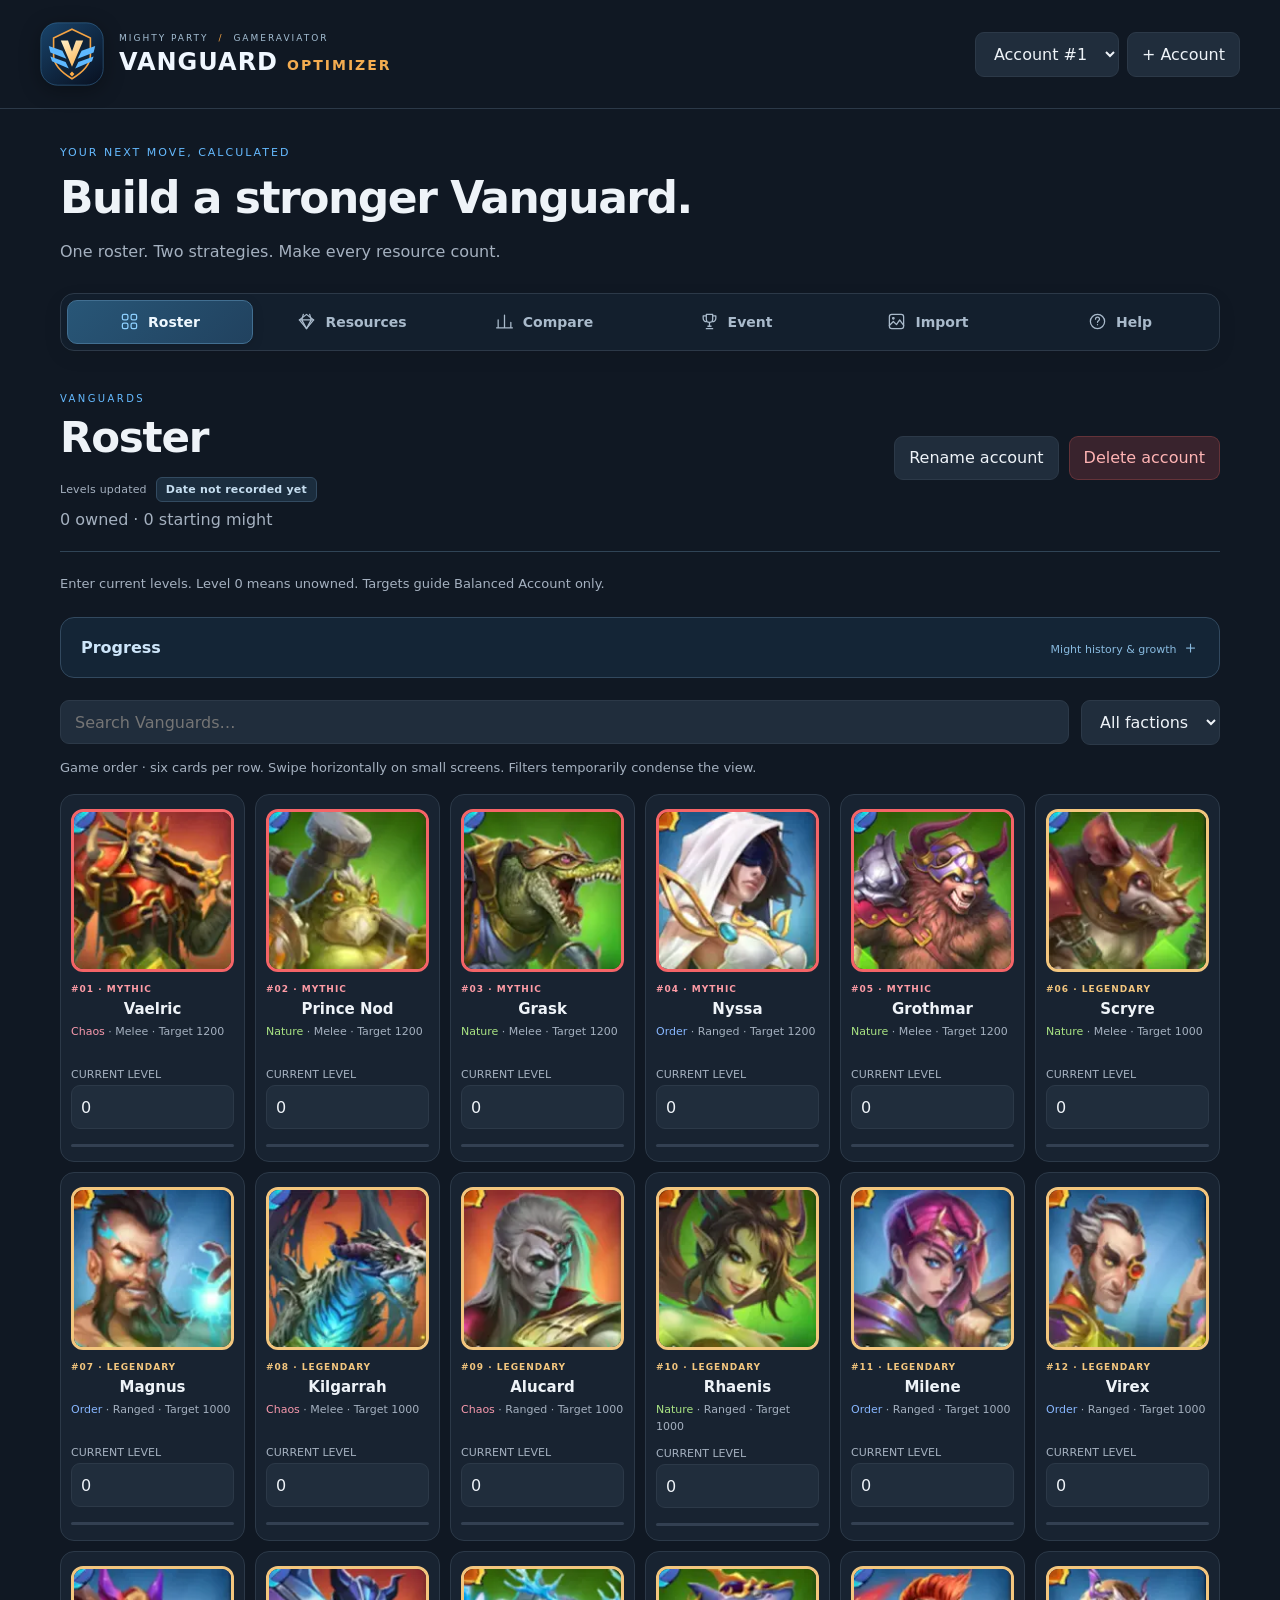
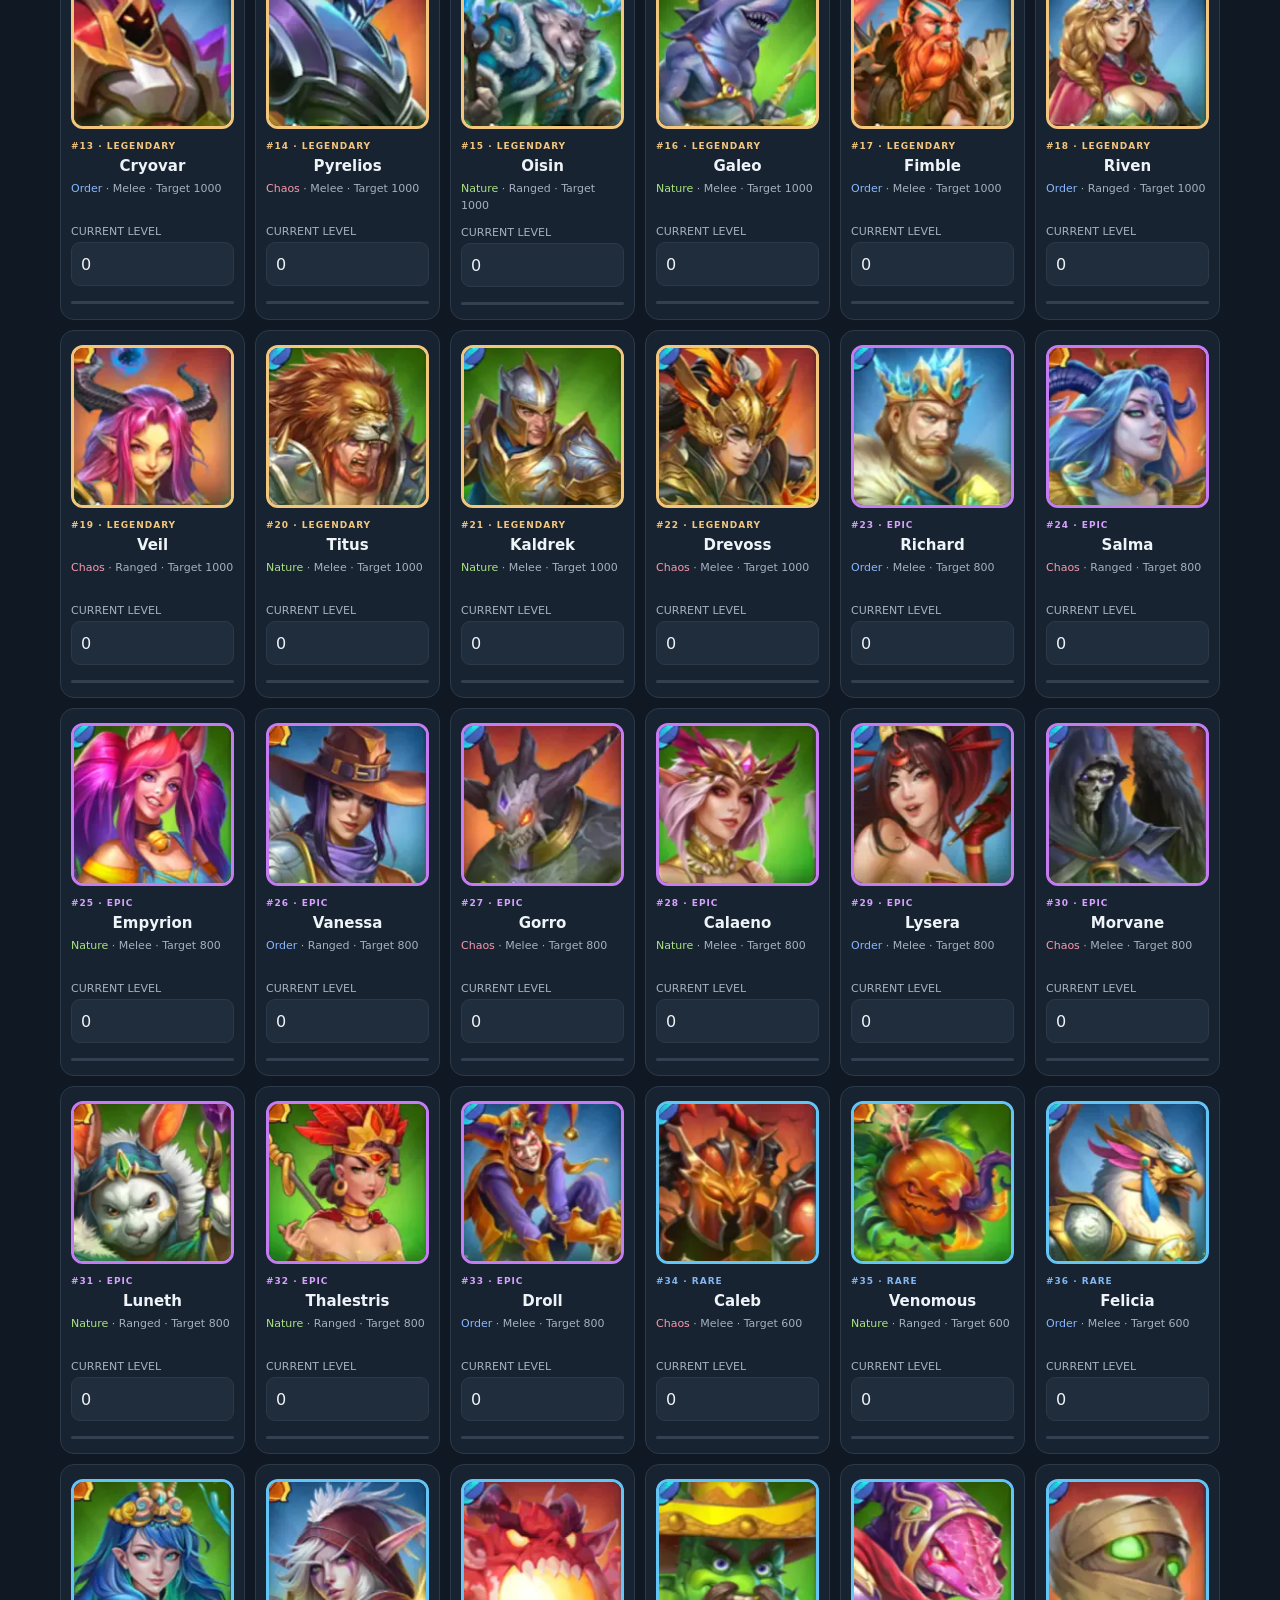
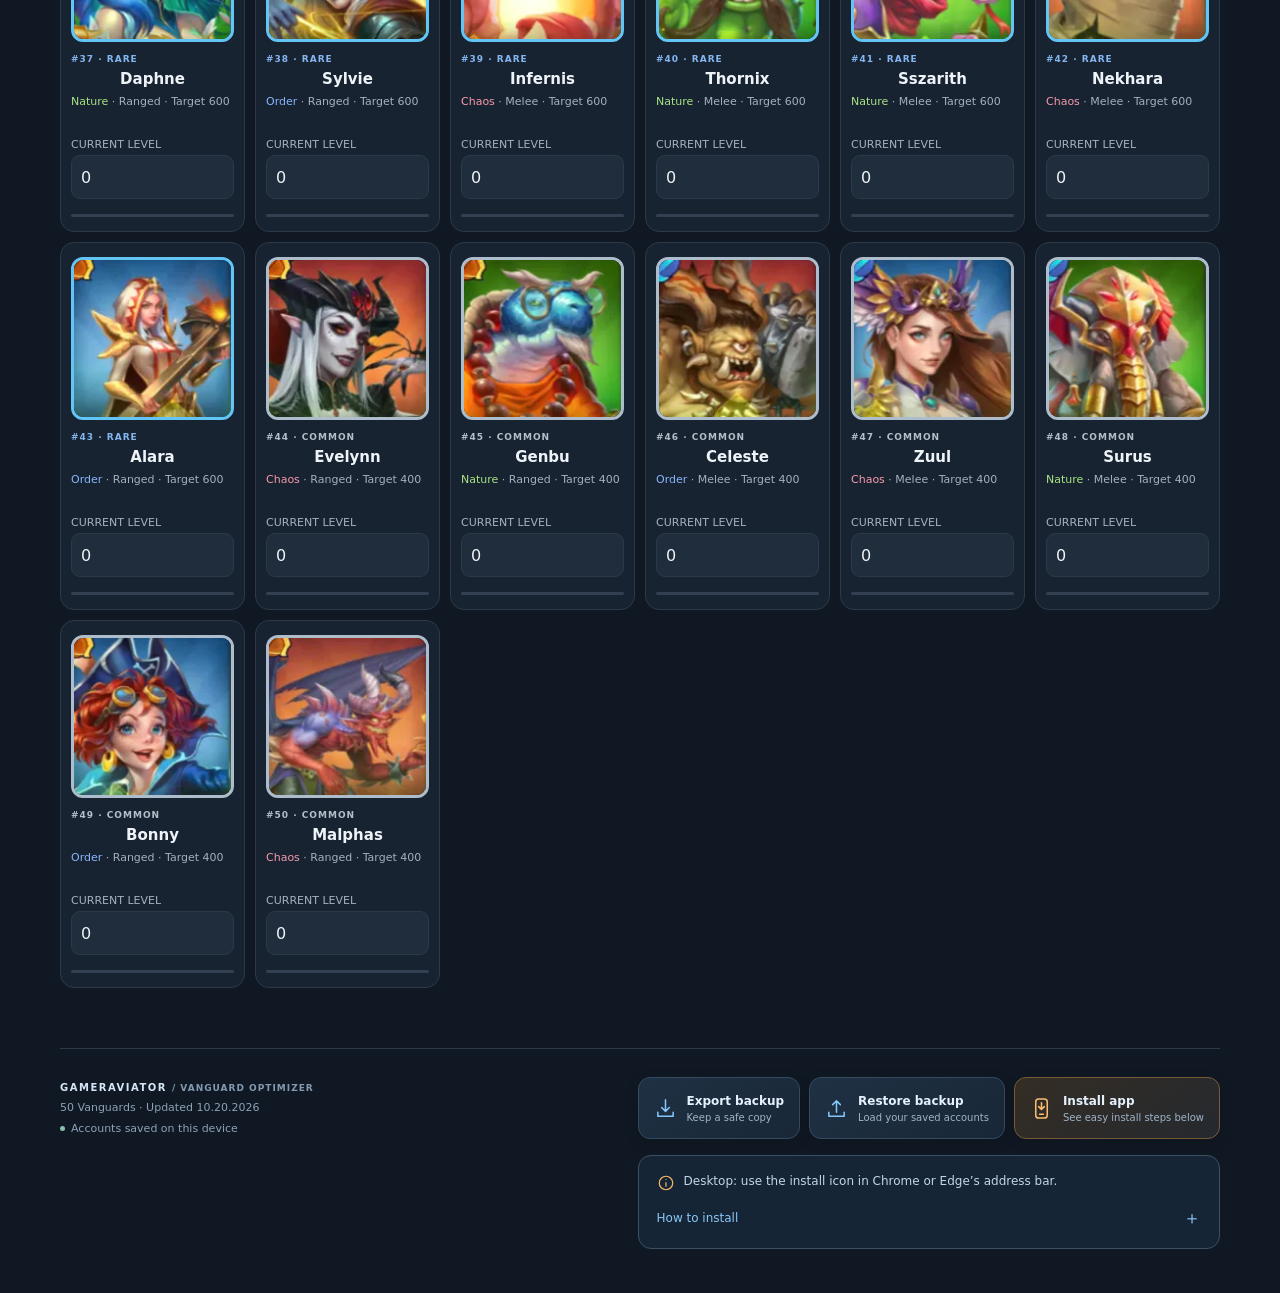
==== commit 7b7afb6f: "Add Grade Up event planner and SOV return forecasts Add campaign targets, per-account starting level" ====
--- a/index.html
+++ b/index.html
@@ -1 +1 @@
-<!doctype html><html lang="en"><head><meta charset="utf-8"><meta name="viewport" content="width=device-width,initial-scale=1,viewport-fit=cover"><meta name="theme-color" content="#101823"><meta name="apple-mobile-web-app-capable" content="yes"><link rel="icon" href="vanguard-favicon.png" type="image/png" sizes="32x32"><link rel="icon" href="vanguard-icon-512.png" type="image/png" sizes="512x512"><link rel="manifest" href="manifest.json"><link rel="apple-touch-icon" href="vanguard-apple-touch.png"><link rel="stylesheet" href="style.css"><title>Mighty Party Vanguard Optimizer</title></head><body><header><div class="brand"><img class="mark brand-emblem" src="vanguard-emblem.svg" alt="" width="64" height="64"><div><small>MIGHTY PARTY <span class="brand-dot">/</span> GAMERAVIATOR</small><strong><span class="brand-vanguard">VANGUARD</span><span class="brand-optimizer">OPTIMIZER</span></strong></div></div><div class="account"><select id="accounts" aria-label="Player account"></select><button id="add">+ Account</button></div></header><main><div class="intro"><span class="eyebrow">YOUR NEXT MOVE, CALCULATED</span><h1>Build a stronger Vanguard.</h1><p>One roster. Two strategies. Make every resource count.</p></div><nav aria-label="Main navigation"><button data-tab="roster" class="active"><svg viewBox="0 0 24 24" fill="none" stroke="currentColor" stroke-width="1.6" stroke-linecap="round" stroke-linejoin="round" aria-hidden="true"><rect x="3" y="3" width="7" height="7" rx="2"/><rect x="14" y="3" width="7" height="7" rx="2"/><rect x="3" y="14" width="7" height="7" rx="2"/><rect x="14" y="14" width="7" height="7" rx="2"/></svg><span>Roster</span></button><button data-tab="resources"><svg viewBox="0 0 24 24" fill="none" stroke="currentColor" stroke-width="1.6" stroke-linecap="round" stroke-linejoin="round" aria-hidden="true"><path d="m12 3 9 7-9 11L3 10Z"/><path d="M3 10h18M8 3l-2 7 6 11 6-11-2-7"/></svg><span>Resources</span></button><button data-tab="compare"><svg viewBox="0 0 24 24" fill="none" stroke="currentColor" stroke-width="1.6" stroke-linecap="round" stroke-linejoin="round" aria-hidden="true"><path d="M4 20V10m8 10V4m8 16v-7M2 20h20"/></svg><span>Compare</span></button><button data-tab="import"><svg viewBox="0 0 24 24" fill="none" stroke="currentColor" stroke-width="1.6" stroke-linecap="round" stroke-linejoin="round" aria-hidden="true"><rect x="3" y="3" width="18" height="18" rx="3"/><circle cx="8" cy="8" r="1"/><path d="m3 17 5-5 4 4 4-6 5 7"/></svg><span>Import</span></button><button data-tab="help"><svg viewBox="0 0 24 24" fill="none" stroke="currentColor" stroke-width="1.6" stroke-linecap="round" stroke-linejoin="round" aria-hidden="true"><circle cx="12" cy="12" r="9"/><path d="M9.5 9a2.5 2.5 0 0 1 5 0c0 2-2.5 2-2.5 4m0 3h.01"/></svg><span>Help</span></button></nav><div id="notice" role="status"></div><section id="screen"></section><footer><div class="footer-meta"><span class="footer-brand">GAMERAVIATOR <span>/ VANGUARD OPTIMIZER</span></span><small>50 Vanguards · Updated 10.12.2026</small><small class="device-status"><i aria-hidden="true"></i> Accounts saved on this device</small></div><div class="footer-actions"><button id="backup" class="utility-button"><svg viewBox="0 0 24 24" fill="none" stroke="currentColor" stroke-width="1.6" stroke-linecap="round" stroke-linejoin="round" aria-hidden="true"><path d="M12 3v12m-4-4 4 4 4-4M4 16v4h16v-4"/></svg><span>Export backup<small>Keep a safe copy</small></span></button><label class="utility-button button" tabindex="0" role="button"><svg viewBox="0 0 24 24" fill="none" stroke="currentColor" stroke-width="1.6" stroke-linecap="round" stroke-linejoin="round" aria-hidden="true"><path d="M12 16V4m-4 4 4-4 4 4M4 16v4h16v-4"/></svg><span>Restore backup<small>Load your saved accounts</small></span><input id="restore" type="file" accept="application/json" hidden></label><button id="install" class="utility-button install-button" aria-controls="install-guide"><svg viewBox="0 0 24 24" fill="none" stroke="currentColor" stroke-width="1.6" stroke-linecap="round" stroke-linejoin="round" aria-hidden="true"><rect x="6" y="2" width="12" height="20" rx="3"/><path d="M10 18h4m-2-12v7m-3-3 3 3 3-3"/></svg><span>Install app<small>See easy install steps below</small></span></button></div><section class="install-help" aria-label="Install Vanguard Optimizer"><div class="install-hint-row"><svg viewBox="0 0 24 24" fill="none" stroke="currentColor" stroke-width="1.6" aria-hidden="true"><circle cx="12" cy="12" r="9"/><path d="M12 11v6m0-10v1"/></svg><p id="install-hint">Choose your device below for install steps.</p></div><p id="install-status" class="install-status" role="status"></p><details id="install-guide"><summary>How to install <span aria-hidden="true">＋</span></summary><div class="install-device-tabs" aria-label="Device instructions"><button type="button" data-install-device="ios" aria-pressed="false">iPhone / iPad</button><button type="button" data-install-device="android" aria-pressed="false">Android</button><button type="button" data-install-device="mac" aria-pressed="false">Mac</button><button type="button" data-install-device="desktop" aria-pressed="false">Windows / desktop</button></div><div data-install-steps="ios"><ol><li>Open this website in <strong>Safari</strong>.</li><li>Tap <strong>Share</strong> (the square with an upward arrow). If Share is hidden, open the <strong>page menu beside the address bar</strong> first.</li><li>Scroll to <strong>Add to Home Screen</strong>. If you see <strong>Open as Web App</strong>, leave it on, then tap <strong>Add</strong>.</li></ol><p class="install-tip">Opened from Discord or another app? Open the link in Safari first. If Add to Home Screen is missing, scroll to <strong>Edit Actions</strong> in Share and add it.</p></div><div data-install-steps="android" hidden><ol><li>Open this website in <strong>Chrome</strong>.</li><li>Tap the <strong>⋮ menu</strong> → <strong>Install and create shortcut</strong> → <strong>Install</strong>. Older versions may show <strong>Add to home screen</strong> or <strong>Install app</strong>.</li><li>Confirm installation, then open Vanguard from your home screen or app list.</li></ol></div><div data-install-steps="mac" hidden><ol><li>Open this website in <strong>Safari</strong>.</li><li>Choose <strong>File → Add to Dock</strong>, or <strong>Share → Add to Dock</strong>.</li><li>Confirm the name and click <strong>Add</strong>. Open Vanguard from your Dock.</li></ol><p class="install-tip">Safari web apps require macOS Sonoma 14 or later. Chrome also offers installation from its address bar.</p></div><div data-install-steps="desktop" hidden><ol><li>Open this website in <strong>Chrome or Edge</strong>.</li><li>Click the <strong>install icon in the address bar</strong> and confirm. In Chrome, you can also use <strong>⋮ → Cast, save, and share → Install page as app</strong>.</li><li>Open Vanguard from your app launcher or Start menu.</li></ol></div><p class="install-tip">Already entered accounts in another browser? Export a backup there and restore it in the installed app if your accounts don’t appear.</p></details></section></footer></main><script type="module" src="app.js"></script></body></html>
+<!doctype html><html lang="en"><head><meta charset="utf-8"><meta name="viewport" content="width=device-width,initial-scale=1,viewport-fit=cover"><meta name="theme-color" content="#101823"><meta name="apple-mobile-web-app-capable" content="yes"><link rel="icon" href="vanguard-favicon.png" type="image/png" sizes="32x32"><link rel="icon" href="vanguard-icon-512.png" type="image/png" sizes="512x512"><link rel="manifest" href="manifest.json"><link rel="apple-touch-icon" href="vanguard-apple-touch.png"><link rel="stylesheet" href="style.css"><title>Mighty Party Vanguard Optimizer</title></head><body><header><div class="brand"><img class="mark brand-emblem" src="vanguard-emblem.svg" alt="" width="64" height="64"><div><small>MIGHTY PARTY <span class="brand-dot">/</span> GAMERAVIATOR</small><strong><span class="brand-vanguard">VANGUARD</span><span class="brand-optimizer">OPTIMIZER</span></strong></div></div><div class="account"><select id="accounts" aria-label="Player account"></select><button id="add">+ Account</button></div></header><main><div class="intro"><span class="eyebrow">YOUR NEXT MOVE, CALCULATED</span><h1>Build a stronger Vanguard.</h1><p>One roster. Two strategies. Make every resource count.</p></div><nav aria-label="Main navigation"><button data-tab="roster" class="active"><svg viewBox="0 0 24 24" fill="none" stroke="currentColor" stroke-width="1.6" stroke-linecap="round" stroke-linejoin="round" aria-hidden="true"><rect x="3" y="3" width="7" height="7" rx="2"/><rect x="14" y="3" width="7" height="7" rx="2"/><rect x="3" y="14" width="7" height="7" rx="2"/><rect x="14" y="14" width="7" height="7" rx="2"/></svg><span>Roster</span></button><button data-tab="resources"><svg viewBox="0 0 24 24" fill="none" stroke="currentColor" stroke-width="1.6" stroke-linecap="round" stroke-linejoin="round" aria-hidden="true"><path d="m12 3 9 7-9 11L3 10Z"/><path d="M3 10h18M8 3l-2 7 6 11 6-11-2-7"/></svg><span>Resources</span></button><button data-tab="compare"><svg viewBox="0 0 24 24" fill="none" stroke="currentColor" stroke-width="1.6" stroke-linecap="round" stroke-linejoin="round" aria-hidden="true"><path d="M4 20V10m8 10V4m8 16v-7M2 20h20"/></svg><span>Compare</span></button><button data-tab="event"><svg viewBox="0 0 24 24" fill="none" stroke="currentColor" stroke-width="1.6" stroke-linecap="round" stroke-linejoin="round" aria-hidden="true"><path d="M8 3h8v6a4 4 0 0 1-8 0ZM8 5H4v3a4 4 0 0 0 5 4m7-7h4v3a4 4 0 0 1-5 4M12 13v5m-4 3h8m-6-3h4"/></svg><span>Event</span></button><button data-tab="import"><svg viewBox="0 0 24 24" fill="none" stroke="currentColor" stroke-width="1.6" stroke-linecap="round" stroke-linejoin="round" aria-hidden="true"><rect x="3" y="3" width="18" height="18" rx="3"/><circle cx="8" cy="8" r="1"/><path d="m3 17 5-5 4 4 4-6 5 7"/></svg><span>Import</span></button><button data-tab="help"><svg viewBox="0 0 24 24" fill="none" stroke="currentColor" stroke-width="1.6" stroke-linecap="round" stroke-linejoin="round" aria-hidden="true"><circle cx="12" cy="12" r="9"/><path d="M9.5 9a2.5 2.5 0 0 1 5 0c0 2-2.5 2-2.5 4m0 3h.01"/></svg><span>Help</span></button></nav><div id="notice" role="status"></div><section id="screen"></section><footer><div class="footer-meta"><span class="footer-brand">GAMERAVIATOR <span>/ VANGUARD OPTIMIZER</span></span><small>50 Vanguards · Updated 10.20.2026</small><small class="device-status"><i aria-hidden="true"></i> Accounts saved on this device</small></div><div class="footer-actions"><button id="backup" class="utility-button"><svg viewBox="0 0 24 24" fill="none" stroke="currentColor" stroke-width="1.6" stroke-linecap="round" stroke-linejoin="round" aria-hidden="true"><path d="M12 3v12m-4-4 4 4 4-4M4 16v4h16v-4"/></svg><span>Export backup<small>Keep a safe copy</small></span></button><label class="utility-button button" tabindex="0" role="button"><svg viewBox="0 0 24 24" fill="none" stroke="currentColor" stroke-width="1.6" stroke-linecap="round" stroke-linejoin="round" aria-hidden="true"><path d="M12 16V4m-4 4 4-4 4 4M4 16v4h16v-4"/></svg><span>Restore backup<small>Load your saved accounts</small></span><input id="restore" type="file" accept="application/json" hidden></label><button id="install" class="utility-button install-button" aria-controls="install-guide"><svg viewBox="0 0 24 24" fill="none" stroke="currentColor" stroke-width="1.6" stroke-linecap="round" stroke-linejoin="round" aria-hidden="true"><rect x="6" y="2" width="12" height="20" rx="3"/><path d="M10 18h4m-2-12v7m-3-3 3 3 3-3"/></svg><span>Install app<small>See easy install steps below</small></span></button></div><section class="install-help" aria-label="Install Vanguard Optimizer"><div class="install-hint-row"><svg viewBox="0 0 24 24" fill="none" stroke="currentColor" stroke-width="1.6" aria-hidden="true"><circle cx="12" cy="12" r="9"/><path d="M12 11v6m0-10v1"/></svg><p id="install-hint">Choose your device below for install steps.</p></div><p id="install-status" class="install-status" role="status"></p><details id="install-guide"><summary>How to install <span aria-hidden="true">＋</span></summary><div class="install-device-tabs" aria-label="Device instructions"><button type="button" data-install-device="ios" aria-pressed="false">iPhone / iPad</button><button type="button" data-install-device="android" aria-pressed="false">Android</button><button type="button" data-install-device="mac" aria-pressed="false">Mac</button><button type="button" data-install-device="desktop" aria-pressed="false">Windows / desktop</button></div><div data-install-steps="ios"><ol><li>Open this website in <strong>Safari</strong>.</li><li>Tap <strong>Share</strong> (the square with an upward arrow). If Share is hidden, open the <strong>page menu beside the address bar</strong> first.</li><li>Scroll to <strong>Add to Home Screen</strong>. If you see <strong>Open as Web App</strong>, leave it on, then tap <strong>Add</strong>.</li></ol><p class="install-tip">Opened from Discord or another app? Open the link in Safari first. If Add to Home Screen is missing, scroll to <strong>Edit Actions</strong> in Share and add it.</p></div><div data-install-steps="android" hidden><ol><li>Open this website in <strong>Chrome</strong>.</li><li>Tap the <strong>⋮ menu</strong> → <strong>Install and create shortcut</strong> → <strong>Install</strong>. Older versions may show <strong>Add to home screen</strong> or <strong>Install app</strong>.</li><li>Confirm installation, then open Vanguard from your home screen or app list.</li></ol></div><div data-install-steps="mac" hidden><ol><li>Open this website in <strong>Safari</strong>.</li><li>Choose <strong>File → Add to Dock</strong>, or <strong>Share → Add to Dock</strong>.</li><li>Confirm the name and click <strong>Add</strong>. Open Vanguard from your Dock.</li></ol><p class="install-tip">Safari web apps require macOS Sonoma 14 or later. Chrome also offers installation from its address bar.</p></div><div data-install-steps="desktop" hidden><ol><li>Open this website in <strong>Chrome or Edge</strong>.</li><li>Click the <strong>install icon in the address bar</strong> and confirm. In Chrome, you can also use <strong>⋮ → Cast, save, and share → Install page as app</strong>.</li><li>Open Vanguard from your app launcher or Start menu.</li></ol></div><p class="install-tip">Already entered accounts in another browser? Export a backup there and restore it in the installed app if your accounts don’t appear.</p></details></section></footer></main><script type="module" src="app.js"></script></body></html>
--- a/style.css
+++ b/style.css
@@ -39,3 +39,13 @@
 .purchase-cards{display:grid;grid-template-columns:repeat(2,minmax(0,1fr));gap:14px;margin:18px 0}.purchase-card{padding:20px;border:1px solid #ffffff12;border-radius:14px;background:#0e1925;min-width:0}.purchase-card h4{margin:0 0 20px;font-size:16px}.purchase-caption{display:block;font-size:10px;letter-spacing:.14em;color:#99afc3;margin-bottom:7px}.purchase-number{display:block;font-size:clamp(26px,3vw,34px);line-height:1.15;font-weight:800}.purchase-meta{display:flex;gap:10px;flex-wrap:wrap;margin-top:14px;color:#b6c6d5;font-size:13px}.purchase-meta span{padding:5px 9px;background:#ffffff06;border-radius:7px}.purchase-card small{display:block;color:#aab9c9;line-height:1.6}.purchase-verdict{margin:12px 0 7px;font-weight:600}.extra-details{border-top:1px solid #ffffff12;margin-top:16px;padding-top:14px}.extra-details>summary{cursor:pointer;color:#85c8ff;font-size:13px;font-weight:600;padding:6px 0}.extra-details[open]>summary{margin-bottom:12px}.break-even-summary{display:flex;align-items:baseline;gap:10px 18px;flex-wrap:wrap;padding:15px 18px;border-radius:10px;background:#ffffff04}.break-even-summary small{font-size:10px;letter-spacing:.1em;color:#9aadc0}.break-even-summary strong{font-size:21px}.break-even-summary span{font-size:12px;color:#aab9c9}.valuation-details{margin-bottom:20px}.compare-extra .boost-value> .heading h3,.boost-comparison h3{font-size:20px}@media(max-width:540px){.purchase-cards{grid-template-columns:1fr;gap:10px}.purchase-card{padding:18px}.purchase-card h4{margin-bottom:14px}.break-even-summary{align-items:flex-start;flex-direction:column;gap:7px}.extra-details .payback-thresholds{grid-template-columns:1fr}}
 
 .alignment-adjustments{margin:14px 0}.alignment-adjustments>summary{cursor:pointer;color:#85c8ff;font-size:13px;font-weight:600;padding:10px 0}.alignment-adjustments[open]>summary{margin-bottom:8px}
+
+.capture-review-row{display:flex;align-items:center;gap:12px;padding:12px 0;border-bottom:1px solid #ffffff12}.capture-review-row input{width:auto}.capture-review-row:last-of-type{margin-bottom:16px}
+
+.sov-resource{margin-top:20px;border-color:#6f5426;background:linear-gradient(120deg,#242419,#152536)}.sov-resource .eyebrow{color:#f5c86a}.sov-resource h3{margin:8px 0 18px}.sov-resource label{display:block;max-width:340px}.sov-resource input{display:block;width:100%;margin-top:8px}.sov-resource .help{margin-bottom:0}
+
+.danger-button,.history-remove{color:#ffb4b4;border-color:#a54d4d66;background:#39232d}.history-remove{white-space:nowrap;font-size:12px;padding:7px 10px}[data-history-undo]{margin-top:8px}
+/* Grade Up campaign workbench */
+.event-intro{max-width:760px;margin-top:-4px}.event-baseline,.event-assumptions{margin:22px 0;padding:22px}.event-baseline>summary,.event-assumptions>summary{display:flex;justify-content:space-between;align-items:center;gap:14px;cursor:pointer;list-style:none}.event-baseline summary b,.event-assumptions summary b{font-size:17px}.event-baseline summary small,.event-assumptions summary small{display:block;color:var(--muted);font-size:12px;margin-top:7px}.event-baseline[open]>summary,.event-assumptions[open]>summary{padding-bottom:16px;border-bottom:1px solid var(--line);margin-bottom:18px}.event-baseline-grid{display:grid;grid-template-columns:repeat(3,minmax(0,1fr));gap:16px;margin:18px 0}.event-baseline-grid label,.event-assumption-controls label{display:block;font-size:13px;font-weight:600;min-width:0}.event-baseline-grid input,.event-assumption-controls input,.event-assumption-controls select{display:block;width:100%;margin-top:9px;background:#101c29}.event-baseline-grid small{display:block;margin:7px 0;color:var(--muted);font-weight:400}.event-mode-grid{display:grid;grid-template-columns:repeat(3,minmax(0,1fr));gap:12px;margin-top:24px}.event-mode{text-align:left;padding:20px;background:#152333;border-radius:14px;min-width:0}.event-mode.selected{border-color:#efba61;box-shadow:inset 0 0 0 1px #efba6155;background:linear-gradient(120deg,#2b2b24,#192d3e)}.event-mode strong{display:block;font-size:23px;margin:12px 0 8px}.event-mode small{display:block;color:var(--muted);font-size:11px;line-height:1.7}.event-mode .eyebrow{letter-spacing:.1em;font-size:10px}.event-hero{background:linear-gradient(115deg,#243345,#26332b 75%,#343024);border-color:#76825666;padding:28px;margin:24px 0}.event-hero h3{font-size:26px;margin:10px 0}.event-top-metrics{display:grid;grid-template-columns:repeat(3,minmax(0,1fr));gap:18px;margin-top:26px}.event-top-metrics small,.event-conversion-metrics small,.event-payouts small{font-size:11px;color:#b6c4d2;display:block}.event-top-metrics strong{display:block;font-size:clamp(24px,3vw,35px);letter-spacing:-1px;margin-top:8px}.event-top-metrics>div:last-child strong{color:#f5c86a}#event-result>section{margin-top:22px;padding:24px}#event-result h3{font-size:23px;letter-spacing:-.5px;margin:10px 0 22px}.event-roster{display:grid;grid-template-columns:repeat(2,minmax(0,1fr));gap:16px}.event-vanguard{display:grid;grid-template-columns:74px minmax(0,1fr);gap:14px;align-items:center;border:1px solid #ffffff12;padding:16px;border-radius:12px;background:#101c29}.event-vanguard img{width:74px;height:95px;object-fit:cover;border:1px solid #dcb157;border-radius:9px}.event-vanguard h4{font-size:18px;margin:6px 0 12px}.event-vanguard .eyebrow{font-size:9px;letter-spacing:1px}.event-vanguard small{font-size:10px;color:#a7b7c9}.event-levels{display:flex;gap:12px;flex-wrap:wrap;font-size:10px;color:var(--muted)}.event-levels b{font-size:12px;color:#ecf1f7;margin-left:3px}.event-progress{height:6px;background:#34424f;border-radius:8px;position:relative;overflow:hidden;margin:13px 0 8px}.event-progress span,.event-progress i{position:absolute;left:0;top:0;height:100%;background:#e3b151}.event-progress i{background:#65baff}.event-tiers{display:grid;grid-template-columns:repeat(6,minmax(0,1fr));gap:10px;margin:20px 0}.event-tier{text-align:center;padding:16px 5px;border:1px solid #ffffff1a;border-radius:10px;color:#8597a7;background:#111d2a}.event-tier small,.event-tier span{display:block;font-size:10px;line-height:1.5}.event-tier strong{display:block;font-size:23px;margin:12px 0 4px}.event-tier small:last-child{margin-top:12px}.event-tier.pre{background:#20303c;color:#afbbc7}.event-tier.earned{border-color:#96c97c66;color:#b8ed99;background:#26382c}.event-tier.projected{border-color:#f5c86a99;color:#f5c86a;background:#373121}.event-reward-summary{display:flex;justify-content:space-between;flex-wrap:wrap;gap:18px;padding-top:15px;border-top:1px solid var(--line)}.event-reward-summary span{font-size:11px;color:var(--muted)}.event-reward-summary b{display:block;margin-top:8px;color:#e8edf3;font-size:18px}.event-stage-chart{display:grid;gap:22px;margin:28px 0}.event-stage-chart>div{display:grid;grid-template-columns:190px minmax(0,1fr) 120px;align-items:center;gap:16px}.event-stage-chart span{font-size:12px;color:#b3c2cf}.event-stage-chart strong{text-align:right;font-size:16px}.event-stage-track{height:24px;border-radius:6px;background:#0d1824;overflow:hidden}.event-stage-track i{display:block;height:100%;background:#65baff;border-radius:6px}.event-stage-chart>div:nth-child(2) i{background:#a4cf8e}.event-stage-chart>div:nth-child(3) i{background:#efbf62}.event-ledger{margin-top:18px}.event-ledger>summary{cursor:pointer;padding:10px 0;color:#8dccff;font-size:13px}.event-conversion-metrics,.event-payouts{display:grid;grid-template-columns:repeat(4,minmax(0,1fr));gap:18px;margin:24px 0}.event-conversion-metrics strong,.event-payouts strong{display:block;font-size:25px;margin-top:9px}.event-conversion-results{border-color:#b18e4a77}.event-conversion-metrics>div{padding:12px 0}.event-payouts>div{padding:16px;background:#101c29;border-radius:10px}.event-assumption-controls{display:grid;grid-template-columns:180px minmax(0,1fr);gap:18px}.event-received{display:flex;gap:10px;align-items:center;margin:20px 0;font-size:13px}.event-received input{width:19px;height:19px;min-height:19px;padding:0;flex-shrink:0}.event-source{font-size:11px}.event-loading{margin-top:22px;padding:24px}#event-result[aria-busy=true]{min-height:100px}
+@media(max-width:760px){.event-roster{grid-template-columns:1fr}.event-top-metrics{gap:12px}.event-mode{padding:15px 12px}.event-mode strong{font-size:19px}.event-tiers{grid-template-columns:repeat(3,minmax(0,1fr))}.event-conversion-metrics,.event-payouts{grid-template-columns:repeat(2,minmax(0,1fr))}.event-stage-chart>div{grid-template-columns:1fr auto;gap:8px}.event-stage-track{grid-row:2;grid-column:1/-1;height:18px}.event-stage-chart strong{grid-column:2;grid-row:1}.event-stage-chart span{font-size:11px}}
+@media(max-width:560px){nav button{min-width:49px;padding:10px 5px;font-size:10px}.event-baseline,.event-assumptions,#event-result>section{padding:18px}.event-baseline-grid{grid-template-columns:repeat(2,minmax(0,1fr));gap:14px}.event-mode-grid{grid-template-columns:1fr;gap:8px}.event-mode{display:grid;grid-template-columns:1fr auto;align-items:center;gap:5px 12px}.event-mode strong{margin:0;font-size:20px}.event-mode small{grid-column:1/-1}.event-top-metrics{grid-template-columns:1fr 1fr;gap:20px}.event-top-metrics>div:last-child{grid-column:1/-1;padding-top:16px;border-top:1px solid #ffffff18}.event-top-metrics strong{font-size:28px}.event-vanguard{padding:12px;grid-template-columns:62px minmax(0,1fr);gap:12px}.event-vanguard img{width:62px;height:85px}.event-levels{gap:9px}.event-baseline>summary,.event-assumptions>summary{align-items:flex-start}.event-baseline summary b,.event-assumptions summary b{font-size:15px}.event-baseline summary small,.event-assumptions summary small{font-size:10px}.event-assumption-controls{grid-template-columns:1fr}.event-reward-summary{display:grid;grid-template-columns:1fr 1fr}.event-reward-summary span:last-child{grid-column:1/-1}.event-payouts>div{padding:12px}.event-payouts strong,.event-conversion-metrics strong{font-size:22px}}
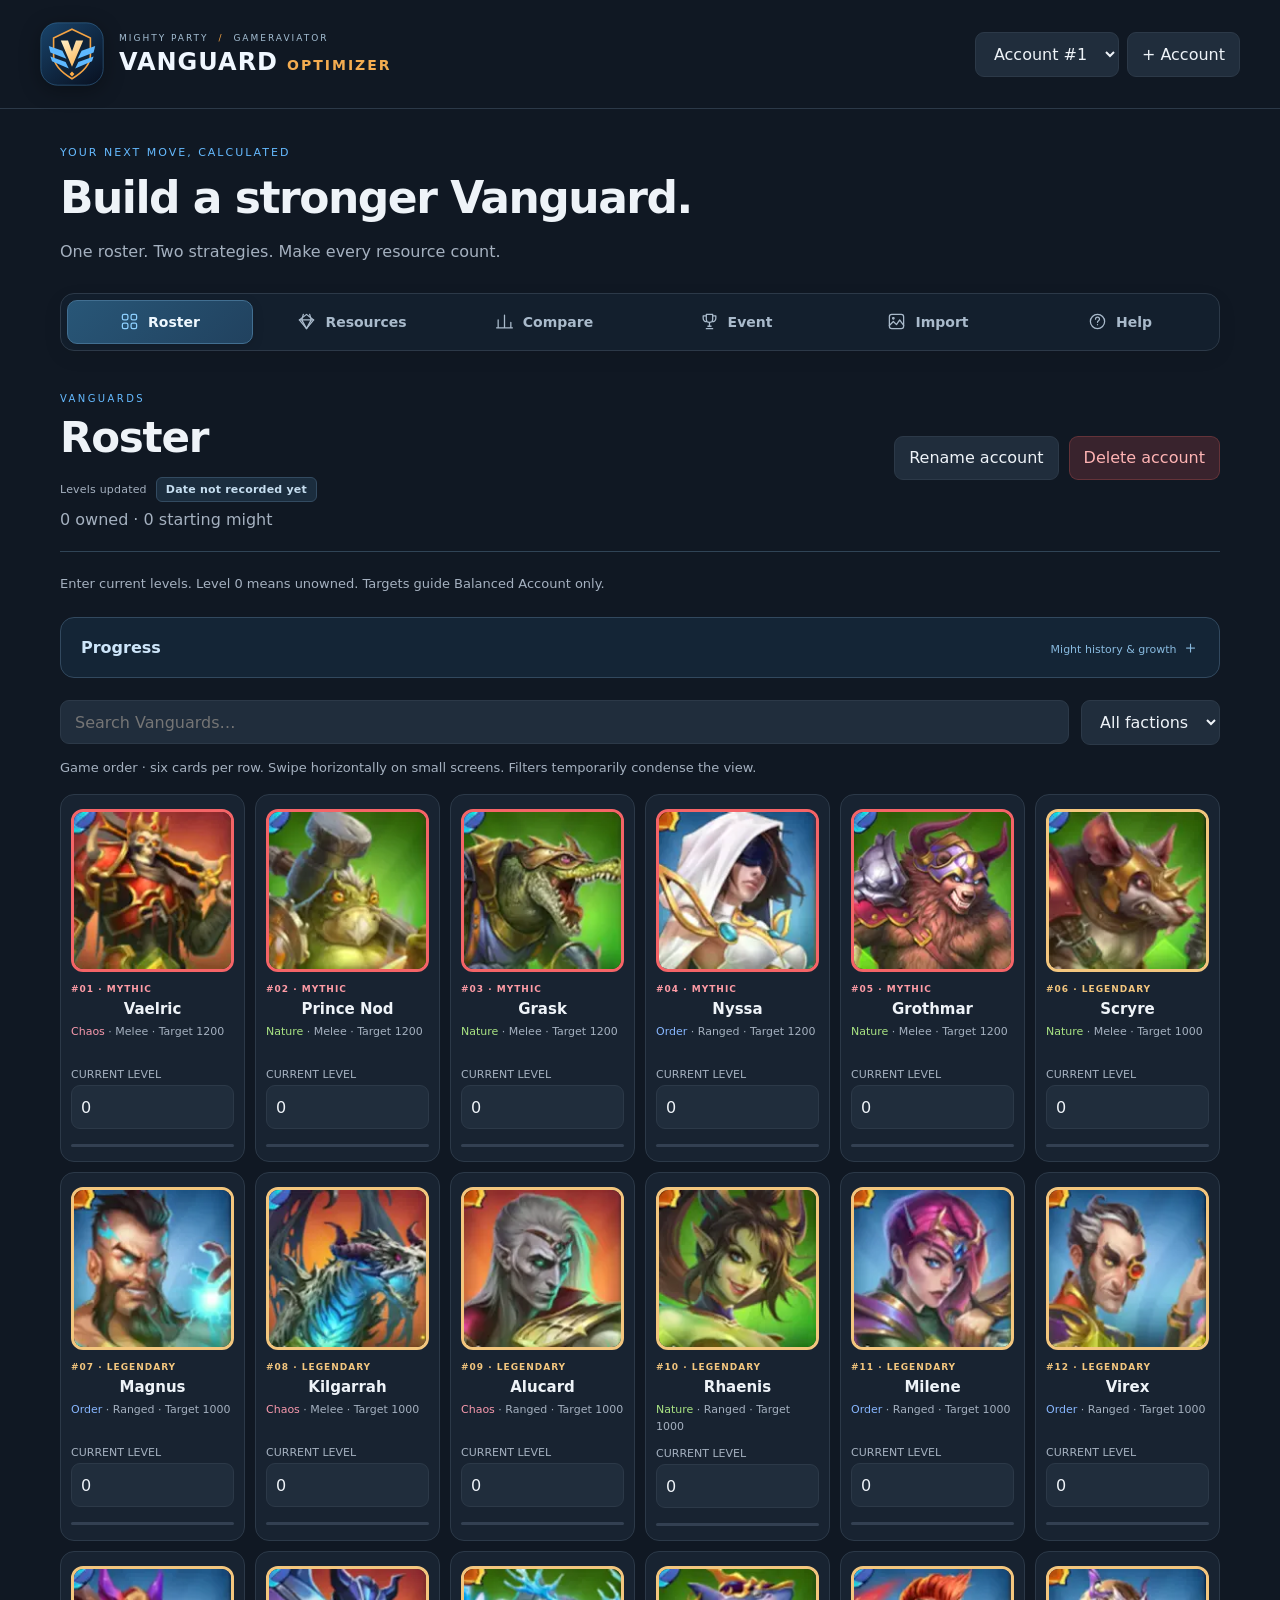
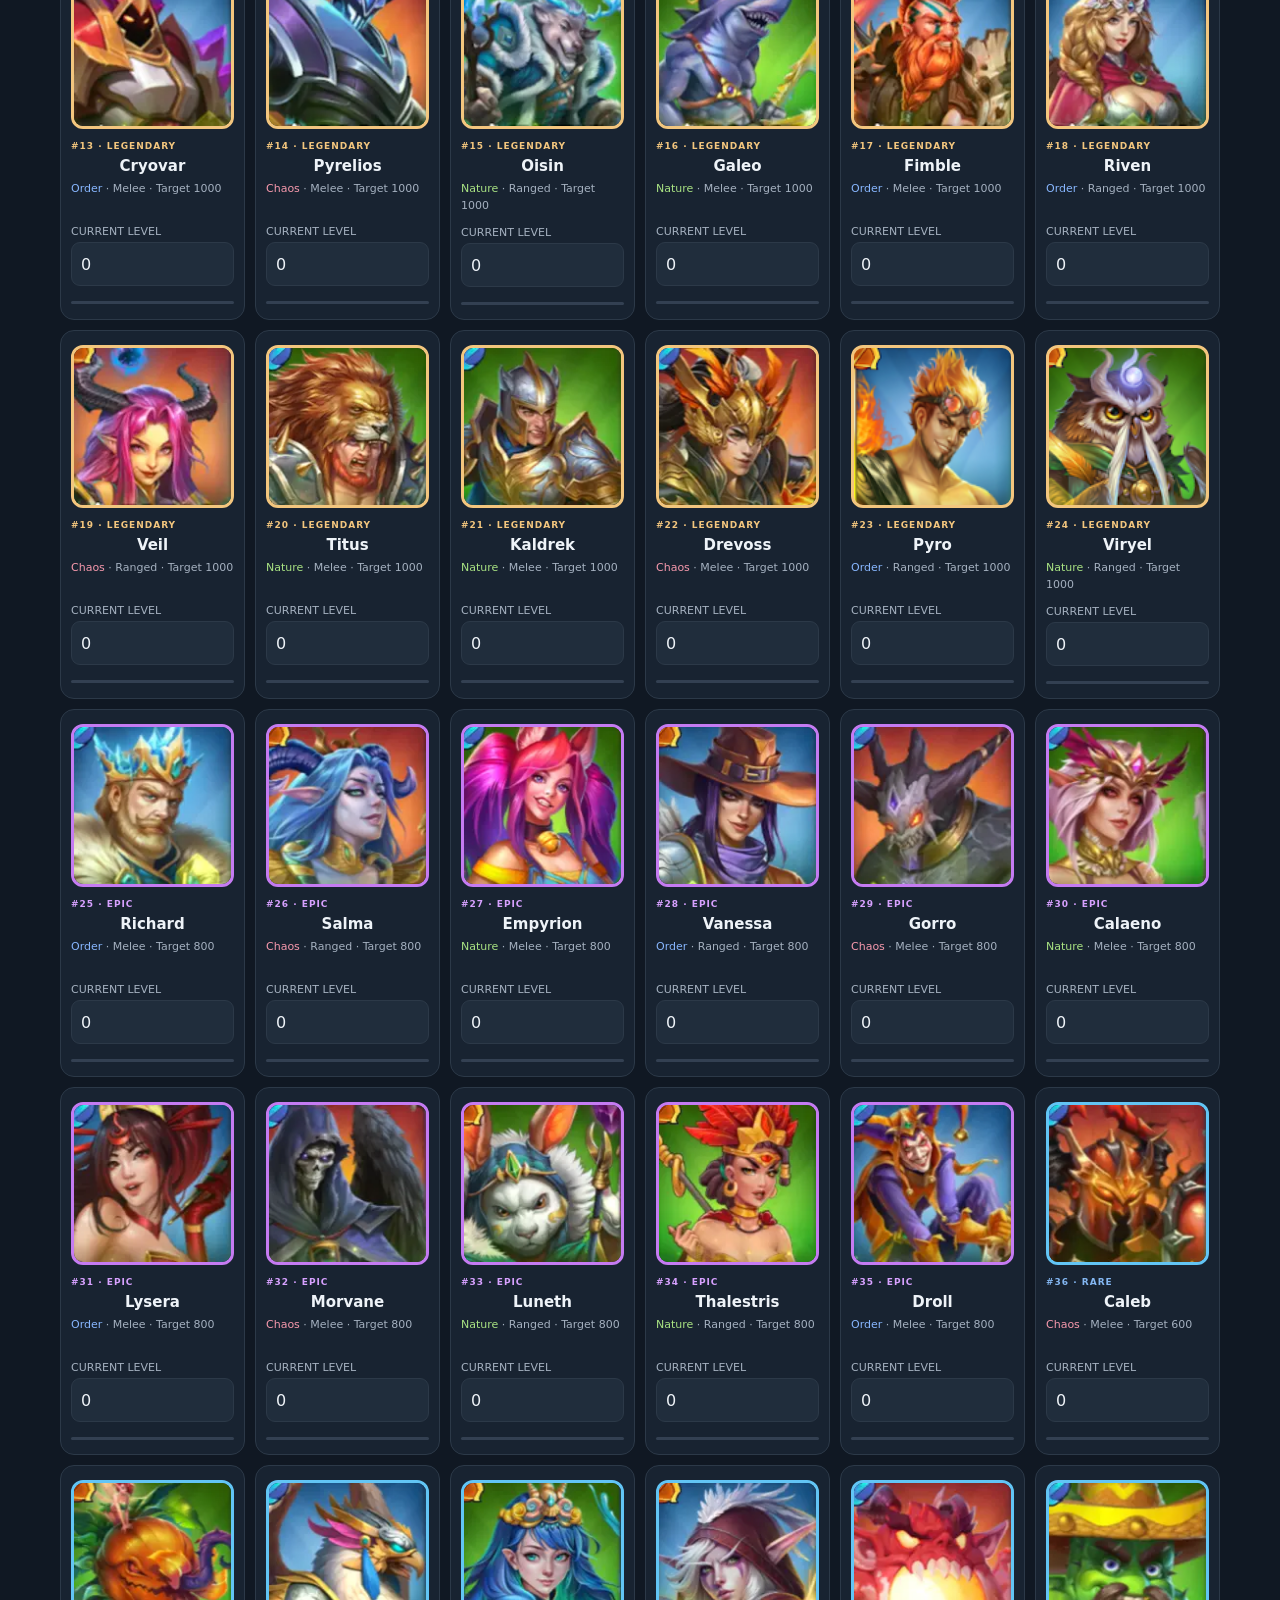
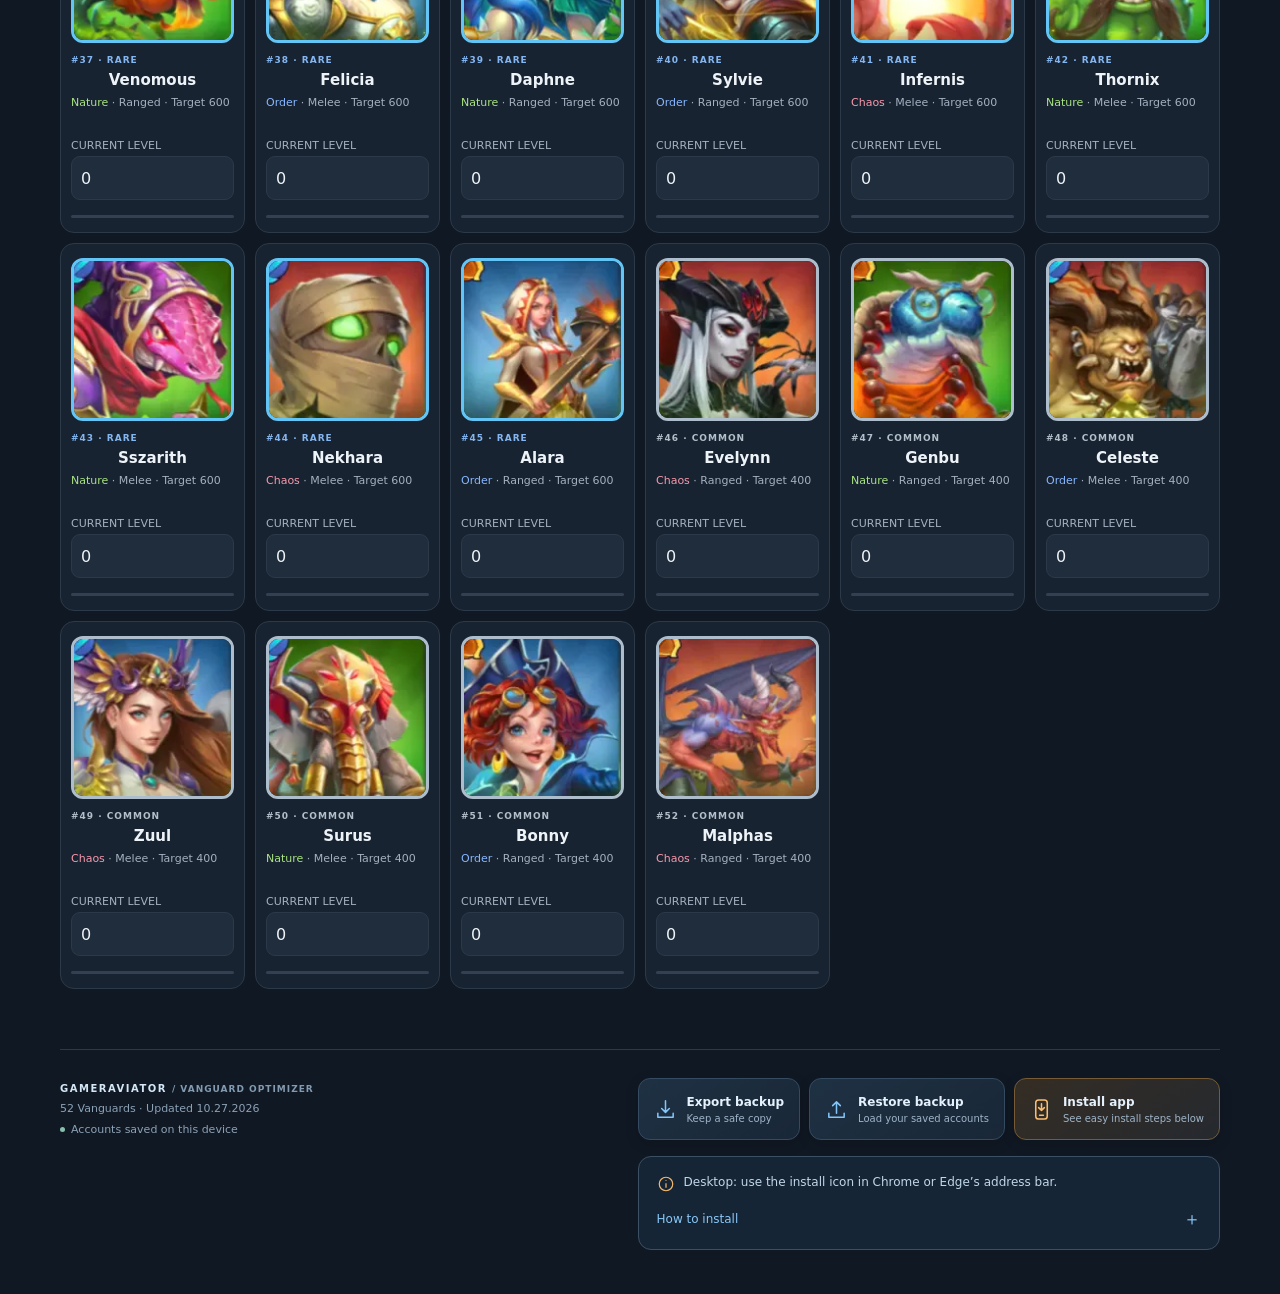
==== commit 950f87a0: "Add Pyro and Viryel to the 52-card Vanguard roster Add Order Ranged Pyro and Nature Ranged Viryel as" ====
--- a/index.html
+++ b/index.html
@@ -1 +1 @@
-<!doctype html><html lang="en"><head><meta charset="utf-8"><meta name="viewport" content="width=device-width,initial-scale=1,viewport-fit=cover"><meta name="theme-color" content="#101823"><meta name="apple-mobile-web-app-capable" content="yes"><link rel="icon" href="vanguard-favicon.png" type="image/png" sizes="32x32"><link rel="icon" href="vanguard-icon-512.png" type="image/png" sizes="512x512"><link rel="manifest" href="manifest.json"><link rel="apple-touch-icon" href="vanguard-apple-touch.png"><link rel="stylesheet" href="style.css"><title>Mighty Party Vanguard Optimizer</title></head><body><header><div class="brand"><img class="mark brand-emblem" src="vanguard-emblem.svg" alt="" width="64" height="64"><div><small>MIGHTY PARTY <span class="brand-dot">/</span> GAMERAVIATOR</small><strong><span class="brand-vanguard">VANGUARD</span><span class="brand-optimizer">OPTIMIZER</span></strong></div></div><div class="account"><select id="accounts" aria-label="Player account"></select><button id="add">+ Account</button></div></header><main><div class="intro"><span class="eyebrow">YOUR NEXT MOVE, CALCULATED</span><h1>Build a stronger Vanguard.</h1><p>One roster. Two strategies. Make every resource count.</p></div><nav aria-label="Main navigation"><button data-tab="roster" class="active"><svg viewBox="0 0 24 24" fill="none" stroke="currentColor" stroke-width="1.6" stroke-linecap="round" stroke-linejoin="round" aria-hidden="true"><rect x="3" y="3" width="7" height="7" rx="2"/><rect x="14" y="3" width="7" height="7" rx="2"/><rect x="3" y="14" width="7" height="7" rx="2"/><rect x="14" y="14" width="7" height="7" rx="2"/></svg><span>Roster</span></button><button data-tab="resources"><svg viewBox="0 0 24 24" fill="none" stroke="currentColor" stroke-width="1.6" stroke-linecap="round" stroke-linejoin="round" aria-hidden="true"><path d="m12 3 9 7-9 11L3 10Z"/><path d="M3 10h18M8 3l-2 7 6 11 6-11-2-7"/></svg><span>Resources</span></button><button data-tab="compare"><svg viewBox="0 0 24 24" fill="none" stroke="currentColor" stroke-width="1.6" stroke-linecap="round" stroke-linejoin="round" aria-hidden="true"><path d="M4 20V10m8 10V4m8 16v-7M2 20h20"/></svg><span>Compare</span></button><button data-tab="event"><svg viewBox="0 0 24 24" fill="none" stroke="currentColor" stroke-width="1.6" stroke-linecap="round" stroke-linejoin="round" aria-hidden="true"><path d="M8 3h8v6a4 4 0 0 1-8 0ZM8 5H4v3a4 4 0 0 0 5 4m7-7h4v3a4 4 0 0 1-5 4M12 13v5m-4 3h8m-6-3h4"/></svg><span>Event</span></button><button data-tab="import"><svg viewBox="0 0 24 24" fill="none" stroke="currentColor" stroke-width="1.6" stroke-linecap="round" stroke-linejoin="round" aria-hidden="true"><rect x="3" y="3" width="18" height="18" rx="3"/><circle cx="8" cy="8" r="1"/><path d="m3 17 5-5 4 4 4-6 5 7"/></svg><span>Import</span></button><button data-tab="help"><svg viewBox="0 0 24 24" fill="none" stroke="currentColor" stroke-width="1.6" stroke-linecap="round" stroke-linejoin="round" aria-hidden="true"><circle cx="12" cy="12" r="9"/><path d="M9.5 9a2.5 2.5 0 0 1 5 0c0 2-2.5 2-2.5 4m0 3h.01"/></svg><span>Help</span></button></nav><div id="notice" role="status"></div><section id="screen"></section><footer><div class="footer-meta"><span class="footer-brand">GAMERAVIATOR <span>/ VANGUARD OPTIMIZER</span></span><small>50 Vanguards · Updated 10.20.2026</small><small class="device-status"><i aria-hidden="true"></i> Accounts saved on this device</small></div><div class="footer-actions"><button id="backup" class="utility-button"><svg viewBox="0 0 24 24" fill="none" stroke="currentColor" stroke-width="1.6" stroke-linecap="round" stroke-linejoin="round" aria-hidden="true"><path d="M12 3v12m-4-4 4 4 4-4M4 16v4h16v-4"/></svg><span>Export backup<small>Keep a safe copy</small></span></button><label class="utility-button button" tabindex="0" role="button"><svg viewBox="0 0 24 24" fill="none" stroke="currentColor" stroke-width="1.6" stroke-linecap="round" stroke-linejoin="round" aria-hidden="true"><path d="M12 16V4m-4 4 4-4 4 4M4 16v4h16v-4"/></svg><span>Restore backup<small>Load your saved accounts</small></span><input id="restore" type="file" accept="application/json" hidden></label><button id="install" class="utility-button install-button" aria-controls="install-guide"><svg viewBox="0 0 24 24" fill="none" stroke="currentColor" stroke-width="1.6" stroke-linecap="round" stroke-linejoin="round" aria-hidden="true"><rect x="6" y="2" width="12" height="20" rx="3"/><path d="M10 18h4m-2-12v7m-3-3 3 3 3-3"/></svg><span>Install app<small>See easy install steps below</small></span></button></div><section class="install-help" aria-label="Install Vanguard Optimizer"><div class="install-hint-row"><svg viewBox="0 0 24 24" fill="none" stroke="currentColor" stroke-width="1.6" aria-hidden="true"><circle cx="12" cy="12" r="9"/><path d="M12 11v6m0-10v1"/></svg><p id="install-hint">Choose your device below for install steps.</p></div><p id="install-status" class="install-status" role="status"></p><details id="install-guide"><summary>How to install <span aria-hidden="true">＋</span></summary><div class="install-device-tabs" aria-label="Device instructions"><button type="button" data-install-device="ios" aria-pressed="false">iPhone / iPad</button><button type="button" data-install-device="android" aria-pressed="false">Android</button><button type="button" data-install-device="mac" aria-pressed="false">Mac</button><button type="button" data-install-device="desktop" aria-pressed="false">Windows / desktop</button></div><div data-install-steps="ios"><ol><li>Open this website in <strong>Safari</strong>.</li><li>Tap <strong>Share</strong> (the square with an upward arrow). If Share is hidden, open the <strong>page menu beside the address bar</strong> first.</li><li>Scroll to <strong>Add to Home Screen</strong>. If you see <strong>Open as Web App</strong>, leave it on, then tap <strong>Add</strong>.</li></ol><p class="install-tip">Opened from Discord or another app? Open the link in Safari first. If Add to Home Screen is missing, scroll to <strong>Edit Actions</strong> in Share and add it.</p></div><div data-install-steps="android" hidden><ol><li>Open this website in <strong>Chrome</strong>.</li><li>Tap the <strong>⋮ menu</strong> → <strong>Install and create shortcut</strong> → <strong>Install</strong>. Older versions may show <strong>Add to home screen</strong> or <strong>Install app</strong>.</li><li>Confirm installation, then open Vanguard from your home screen or app list.</li></ol></div><div data-install-steps="mac" hidden><ol><li>Open this website in <strong>Safari</strong>.</li><li>Choose <strong>File → Add to Dock</strong>, or <strong>Share → Add to Dock</strong>.</li><li>Confirm the name and click <strong>Add</strong>. Open Vanguard from your Dock.</li></ol><p class="install-tip">Safari web apps require macOS Sonoma 14 or later. Chrome also offers installation from its address bar.</p></div><div data-install-steps="desktop" hidden><ol><li>Open this website in <strong>Chrome or Edge</strong>.</li><li>Click the <strong>install icon in the address bar</strong> and confirm. In Chrome, you can also use <strong>⋮ → Cast, save, and share → Install page as app</strong>.</li><li>Open Vanguard from your app launcher or Start menu.</li></ol></div><p class="install-tip">Already entered accounts in another browser? Export a backup there and restore it in the installed app if your accounts don’t appear.</p></details></section></footer></main><script type="module" src="app.js"></script></body></html>
+<!doctype html><html lang="en"><head><meta charset="utf-8"><meta name="viewport" content="width=device-width,initial-scale=1,viewport-fit=cover"><meta name="theme-color" content="#101823"><meta name="apple-mobile-web-app-capable" content="yes"><link rel="icon" href="vanguard-favicon.png" type="image/png" sizes="32x32"><link rel="icon" href="vanguard-icon-512.png" type="image/png" sizes="512x512"><link rel="manifest" href="manifest.json"><link rel="apple-touch-icon" href="vanguard-apple-touch.png"><link rel="stylesheet" href="style.css"><title>Mighty Party Vanguard Optimizer</title></head><body><header><div class="brand"><img class="mark brand-emblem" src="vanguard-emblem.svg" alt="" width="64" height="64"><div><small>MIGHTY PARTY <span class="brand-dot">/</span> GAMERAVIATOR</small><strong><span class="brand-vanguard">VANGUARD</span><span class="brand-optimizer">OPTIMIZER</span></strong></div></div><div class="account"><select id="accounts" aria-label="Player account"></select><button id="add">+ Account</button></div></header><main><div class="intro"><span class="eyebrow">YOUR NEXT MOVE, CALCULATED</span><h1>Build a stronger Vanguard.</h1><p>One roster. Two strategies. Make every resource count.</p></div><nav aria-label="Main navigation"><button data-tab="roster" class="active"><svg viewBox="0 0 24 24" fill="none" stroke="currentColor" stroke-width="1.6" stroke-linecap="round" stroke-linejoin="round" aria-hidden="true"><rect x="3" y="3" width="7" height="7" rx="2"/><rect x="14" y="3" width="7" height="7" rx="2"/><rect x="3" y="14" width="7" height="7" rx="2"/><rect x="14" y="14" width="7" height="7" rx="2"/></svg><span>Roster</span></button><button data-tab="resources"><svg viewBox="0 0 24 24" fill="none" stroke="currentColor" stroke-width="1.6" stroke-linecap="round" stroke-linejoin="round" aria-hidden="true"><path d="m12 3 9 7-9 11L3 10Z"/><path d="M3 10h18M8 3l-2 7 6 11 6-11-2-7"/></svg><span>Resources</span></button><button data-tab="compare"><svg viewBox="0 0 24 24" fill="none" stroke="currentColor" stroke-width="1.6" stroke-linecap="round" stroke-linejoin="round" aria-hidden="true"><path d="M4 20V10m8 10V4m8 16v-7M2 20h20"/></svg><span>Compare</span></button><button data-tab="event"><svg viewBox="0 0 24 24" fill="none" stroke="currentColor" stroke-width="1.6" stroke-linecap="round" stroke-linejoin="round" aria-hidden="true"><path d="M8 3h8v6a4 4 0 0 1-8 0ZM8 5H4v3a4 4 0 0 0 5 4m7-7h4v3a4 4 0 0 1-5 4M12 13v5m-4 3h8m-6-3h4"/></svg><span>Event</span></button><button data-tab="import"><svg viewBox="0 0 24 24" fill="none" stroke="currentColor" stroke-width="1.6" stroke-linecap="round" stroke-linejoin="round" aria-hidden="true"><rect x="3" y="3" width="18" height="18" rx="3"/><circle cx="8" cy="8" r="1"/><path d="m3 17 5-5 4 4 4-6 5 7"/></svg><span>Import</span></button><button data-tab="help"><svg viewBox="0 0 24 24" fill="none" stroke="currentColor" stroke-width="1.6" stroke-linecap="round" stroke-linejoin="round" aria-hidden="true"><circle cx="12" cy="12" r="9"/><path d="M9.5 9a2.5 2.5 0 0 1 5 0c0 2-2.5 2-2.5 4m0 3h.01"/></svg><span>Help</span></button></nav><div id="notice" role="status"></div><section id="screen"></section><footer><div class="footer-meta"><span class="footer-brand">GAMERAVIATOR <span>/ VANGUARD OPTIMIZER</span></span><small>52 Vanguards · Updated 10.27.2026</small><small class="device-status"><i aria-hidden="true"></i> Accounts saved on this device</small></div><div class="footer-actions"><button id="backup" class="utility-button"><svg viewBox="0 0 24 24" fill="none" stroke="currentColor" stroke-width="1.6" stroke-linecap="round" stroke-linejoin="round" aria-hidden="true"><path d="M12 3v12m-4-4 4 4 4-4M4 16v4h16v-4"/></svg><span>Export backup<small>Keep a safe copy</small></span></button><label class="utility-button button" tabindex="0" role="button"><svg viewBox="0 0 24 24" fill="none" stroke="currentColor" stroke-width="1.6" stroke-linecap="round" stroke-linejoin="round" aria-hidden="true"><path d="M12 16V4m-4 4 4-4 4 4M4 16v4h16v-4"/></svg><span>Restore backup<small>Load your saved accounts</small></span><input id="restore" type="file" accept="application/json" hidden></label><button id="install" class="utility-button install-button" aria-controls="install-guide"><svg viewBox="0 0 24 24" fill="none" stroke="currentColor" stroke-width="1.6" stroke-linecap="round" stroke-linejoin="round" aria-hidden="true"><rect x="6" y="2" width="12" height="20" rx="3"/><path d="M10 18h4m-2-12v7m-3-3 3 3 3-3"/></svg><span>Install app<small>See easy install steps below</small></span></button></div><section class="install-help" aria-label="Install Vanguard Optimizer"><div class="install-hint-row"><svg viewBox="0 0 24 24" fill="none" stroke="currentColor" stroke-width="1.6" aria-hidden="true"><circle cx="12" cy="12" r="9"/><path d="M12 11v6m0-10v1"/></svg><p id="install-hint">Choose your device below for install steps.</p></div><p id="install-status" class="install-status" role="status"></p><details id="install-guide"><summary>How to install <span aria-hidden="true">＋</span></summary><div class="install-device-tabs" aria-label="Device instructions"><button type="button" data-install-device="ios" aria-pressed="false">iPhone / iPad</button><button type="button" data-install-device="android" aria-pressed="false">Android</button><button type="button" data-install-device="mac" aria-pressed="false">Mac</button><button type="button" data-install-device="desktop" aria-pressed="false">Windows / desktop</button></div><div data-install-steps="ios"><ol><li>Open this website in <strong>Safari</strong>.</li><li>Tap <strong>Share</strong> (the square with an upward arrow). If Share is hidden, open the <strong>page menu beside the address bar</strong> first.</li><li>Scroll to <strong>Add to Home Screen</strong>. If you see <strong>Open as Web App</strong>, leave it on, then tap <strong>Add</strong>.</li></ol><p class="install-tip">Opened from Discord or another app? Open the link in Safari first. If Add to Home Screen is missing, scroll to <strong>Edit Actions</strong> in Share and add it.</p></div><div data-install-steps="android" hidden><ol><li>Open this website in <strong>Chrome</strong>.</li><li>Tap the <strong>⋮ menu</strong> → <strong>Install and create shortcut</strong> → <strong>Install</strong>. Older versions may show <strong>Add to home screen</strong> or <strong>Install app</strong>.</li><li>Confirm installation, then open Vanguard from your home screen or app list.</li></ol></div><div data-install-steps="mac" hidden><ol><li>Open this website in <strong>Safari</strong>.</li><li>Choose <strong>File → Add to Dock</strong>, or <strong>Share → Add to Dock</strong>.</li><li>Confirm the name and click <strong>Add</strong>. Open Vanguard from your Dock.</li></ol><p class="install-tip">Safari web apps require macOS Sonoma 14 or later. Chrome also offers installation from its address bar.</p></div><div data-install-steps="desktop" hidden><ol><li>Open this website in <strong>Chrome or Edge</strong>.</li><li>Click the <strong>install icon in the address bar</strong> and confirm. In Chrome, you can also use <strong>⋮ → Cast, save, and share → Install page as app</strong>.</li><li>Open Vanguard from your app launcher or Start menu.</li></ol></div><p class="install-tip">Already entered accounts in another browser? Export a backup there and restore it in the installed app if your accounts don’t appear.</p></details></section></footer></main><script type="module" src="app.js"></script></body></html>
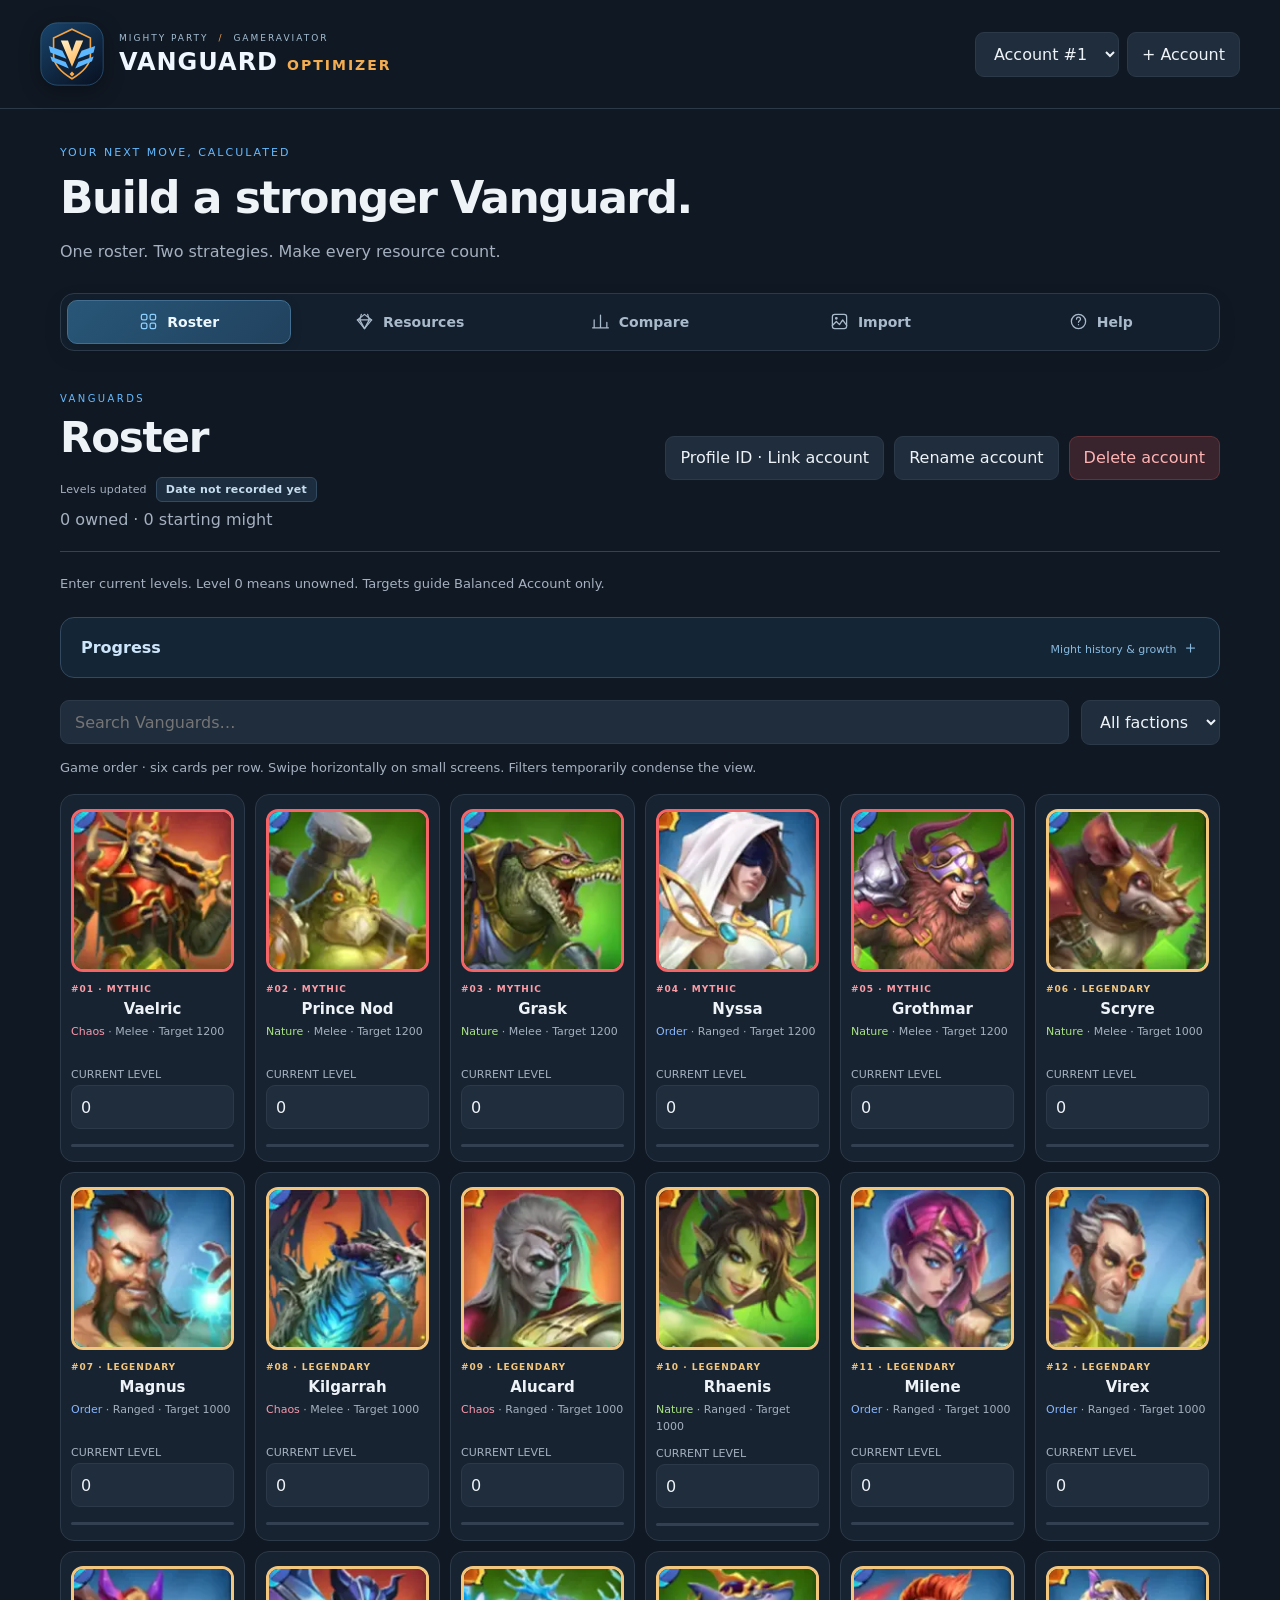
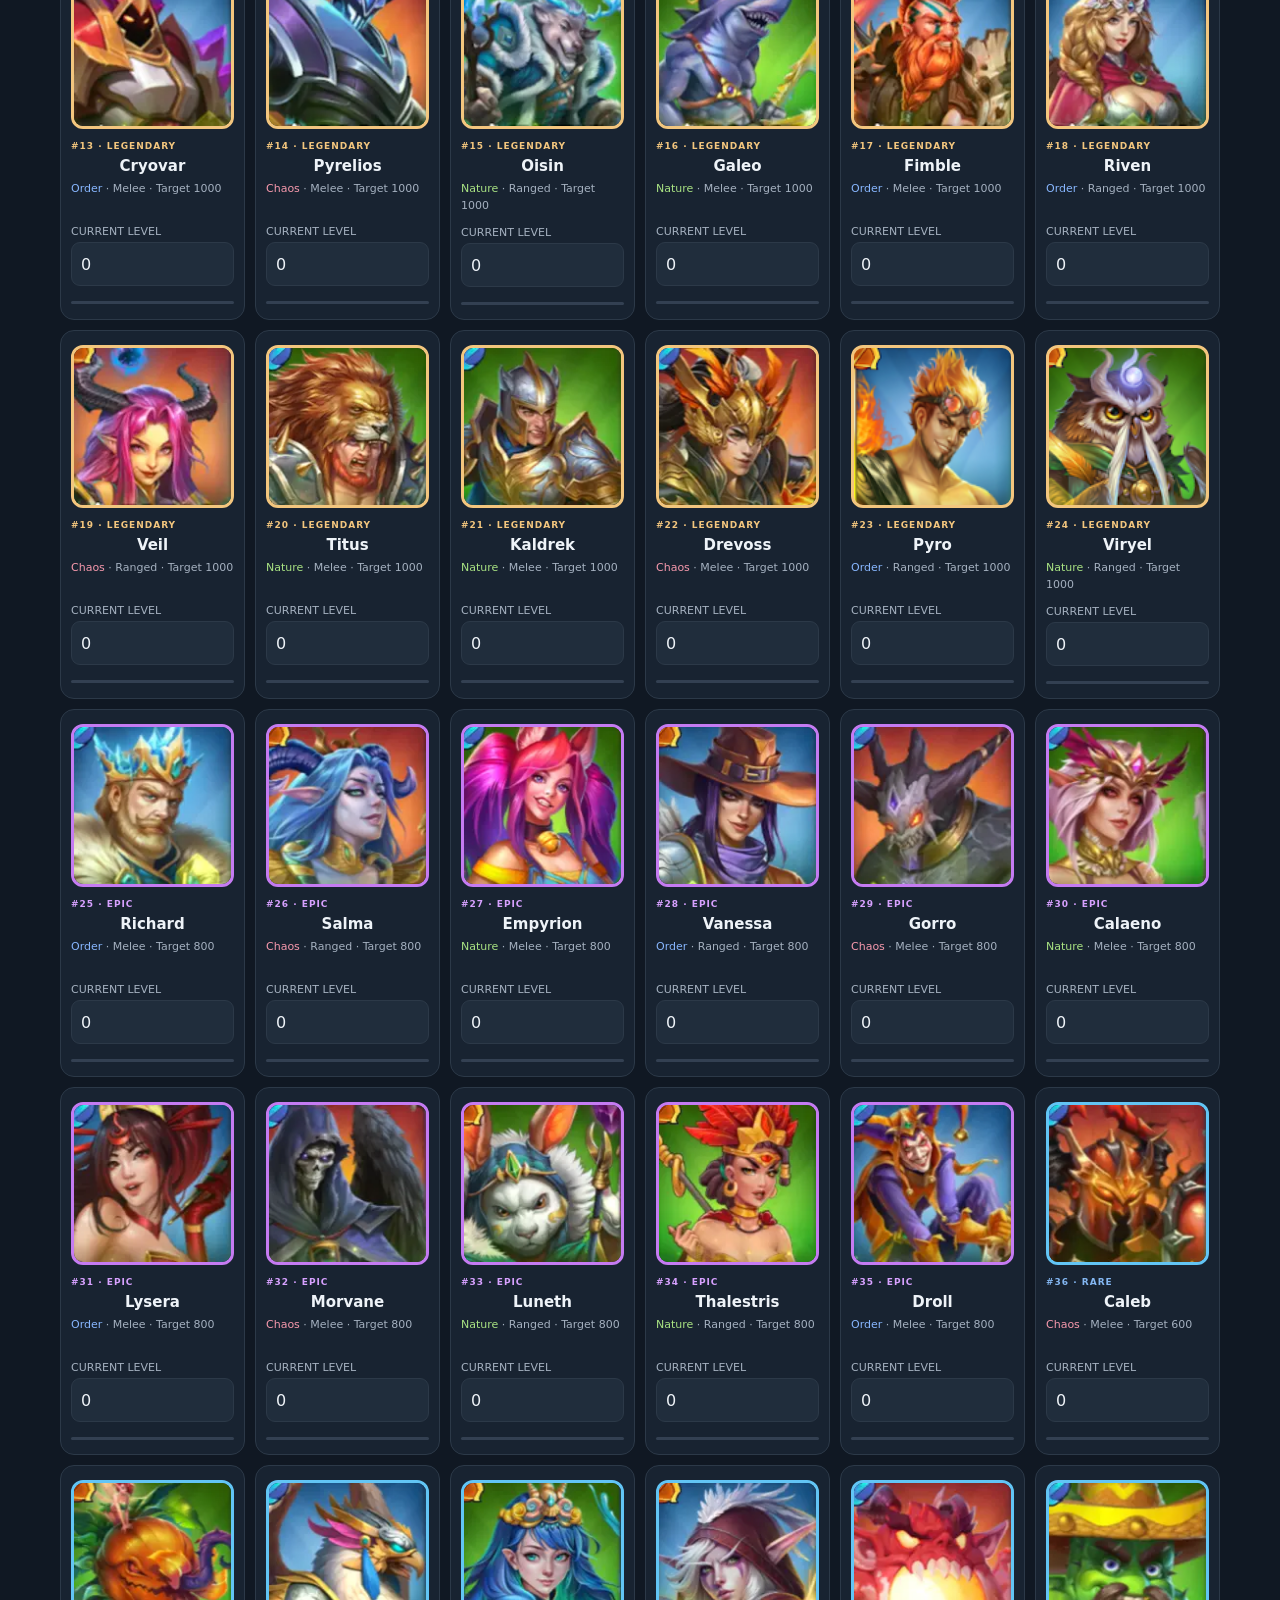
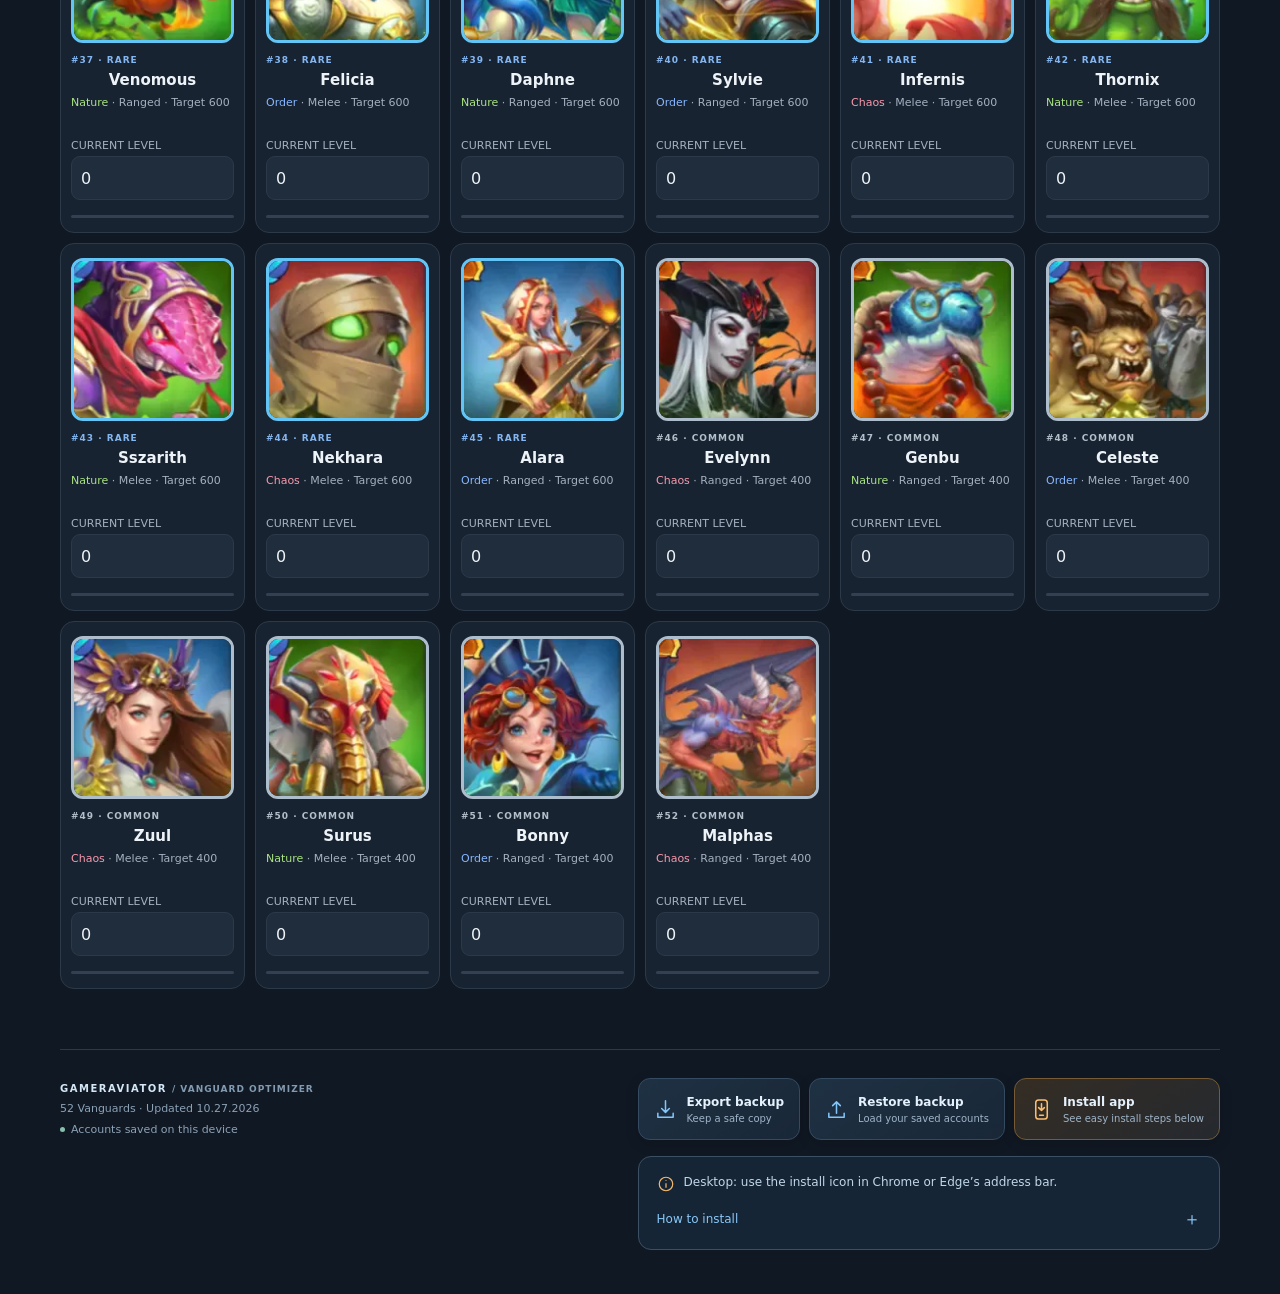
==== commit 6b9c1c43: "Remove the completed Grade Up Event tab Retire the Event navigation and page controller. Keep the no" ====
--- a/index.html
+++ b/index.html
@@ -1 +1 @@
-<!doctype html><html lang="en"><head><meta charset="utf-8"><meta name="viewport" content="width=device-width,initial-scale=1,viewport-fit=cover"><meta name="theme-color" content="#101823"><meta name="apple-mobile-web-app-capable" content="yes"><link rel="icon" href="vanguard-favicon.png" type="image/png" sizes="32x32"><link rel="icon" href="vanguard-icon-512.png" type="image/png" sizes="512x512"><link rel="manifest" href="manifest.json"><link rel="apple-touch-icon" href="vanguard-apple-touch.png"><link rel="stylesheet" href="style.css"><title>Mighty Party Vanguard Optimizer</title></head><body><header><div class="brand"><img class="mark brand-emblem" src="vanguard-emblem.svg" alt="" width="64" height="64"><div><small>MIGHTY PARTY <span class="brand-dot">/</span> GAMERAVIATOR</small><strong><span class="brand-vanguard">VANGUARD</span><span class="brand-optimizer">OPTIMIZER</span></strong></div></div><div class="account"><select id="accounts" aria-label="Player account"></select><button id="add">+ Account</button></div></header><main><div class="intro"><span class="eyebrow">YOUR NEXT MOVE, CALCULATED</span><h1>Build a stronger Vanguard.</h1><p>One roster. Two strategies. Make every resource count.</p></div><nav aria-label="Main navigation"><button data-tab="roster" class="active"><svg viewBox="0 0 24 24" fill="none" stroke="currentColor" stroke-width="1.6" stroke-linecap="round" stroke-linejoin="round" aria-hidden="true"><rect x="3" y="3" width="7" height="7" rx="2"/><rect x="14" y="3" width="7" height="7" rx="2"/><rect x="3" y="14" width="7" height="7" rx="2"/><rect x="14" y="14" width="7" height="7" rx="2"/></svg><span>Roster</span></button><button data-tab="resources"><svg viewBox="0 0 24 24" fill="none" stroke="currentColor" stroke-width="1.6" stroke-linecap="round" stroke-linejoin="round" aria-hidden="true"><path d="m12 3 9 7-9 11L3 10Z"/><path d="M3 10h18M8 3l-2 7 6 11 6-11-2-7"/></svg><span>Resources</span></button><button data-tab="compare"><svg viewBox="0 0 24 24" fill="none" stroke="currentColor" stroke-width="1.6" stroke-linecap="round" stroke-linejoin="round" aria-hidden="true"><path d="M4 20V10m8 10V4m8 16v-7M2 20h20"/></svg><span>Compare</span></button><button data-tab="event"><svg viewBox="0 0 24 24" fill="none" stroke="currentColor" stroke-width="1.6" stroke-linecap="round" stroke-linejoin="round" aria-hidden="true"><path d="M8 3h8v6a4 4 0 0 1-8 0ZM8 5H4v3a4 4 0 0 0 5 4m7-7h4v3a4 4 0 0 1-5 4M12 13v5m-4 3h8m-6-3h4"/></svg><span>Event</span></button><button data-tab="import"><svg viewBox="0 0 24 24" fill="none" stroke="currentColor" stroke-width="1.6" stroke-linecap="round" stroke-linejoin="round" aria-hidden="true"><rect x="3" y="3" width="18" height="18" rx="3"/><circle cx="8" cy="8" r="1"/><path d="m3 17 5-5 4 4 4-6 5 7"/></svg><span>Import</span></button><button data-tab="help"><svg viewBox="0 0 24 24" fill="none" stroke="currentColor" stroke-width="1.6" stroke-linecap="round" stroke-linejoin="round" aria-hidden="true"><circle cx="12" cy="12" r="9"/><path d="M9.5 9a2.5 2.5 0 0 1 5 0c0 2-2.5 2-2.5 4m0 3h.01"/></svg><span>Help</span></button></nav><div id="notice" role="status"></div><section id="screen"></section><footer><div class="footer-meta"><span class="footer-brand">GAMERAVIATOR <span>/ VANGUARD OPTIMIZER</span></span><small>52 Vanguards · Updated 10.27.2026</small><small class="device-status"><i aria-hidden="true"></i> Accounts saved on this device</small></div><div class="footer-actions"><button id="backup" class="utility-button"><svg viewBox="0 0 24 24" fill="none" stroke="currentColor" stroke-width="1.6" stroke-linecap="round" stroke-linejoin="round" aria-hidden="true"><path d="M12 3v12m-4-4 4 4 4-4M4 16v4h16v-4"/></svg><span>Export backup<small>Keep a safe copy</small></span></button><label class="utility-button button" tabindex="0" role="button"><svg viewBox="0 0 24 24" fill="none" stroke="currentColor" stroke-width="1.6" stroke-linecap="round" stroke-linejoin="round" aria-hidden="true"><path d="M12 16V4m-4 4 4-4 4 4M4 16v4h16v-4"/></svg><span>Restore backup<small>Load your saved accounts</small></span><input id="restore" type="file" accept="application/json" hidden></label><button id="install" class="utility-button install-button" aria-controls="install-guide"><svg viewBox="0 0 24 24" fill="none" stroke="currentColor" stroke-width="1.6" stroke-linecap="round" stroke-linejoin="round" aria-hidden="true"><rect x="6" y="2" width="12" height="20" rx="3"/><path d="M10 18h4m-2-12v7m-3-3 3 3 3-3"/></svg><span>Install app<small>See easy install steps below</small></span></button></div><section class="install-help" aria-label="Install Vanguard Optimizer"><div class="install-hint-row"><svg viewBox="0 0 24 24" fill="none" stroke="currentColor" stroke-width="1.6" aria-hidden="true"><circle cx="12" cy="12" r="9"/><path d="M12 11v6m0-10v1"/></svg><p id="install-hint">Choose your device below for install steps.</p></div><p id="install-status" class="install-status" role="status"></p><details id="install-guide"><summary>How to install <span aria-hidden="true">＋</span></summary><div class="install-device-tabs" aria-label="Device instructions"><button type="button" data-install-device="ios" aria-pressed="false">iPhone / iPad</button><button type="button" data-install-device="android" aria-pressed="false">Android</button><button type="button" data-install-device="mac" aria-pressed="false">Mac</button><button type="button" data-install-device="desktop" aria-pressed="false">Windows / desktop</button></div><div data-install-steps="ios"><ol><li>Open this website in <strong>Safari</strong>.</li><li>Tap <strong>Share</strong> (the square with an upward arrow). If Share is hidden, open the <strong>page menu beside the address bar</strong> first.</li><li>Scroll to <strong>Add to Home Screen</strong>. If you see <strong>Open as Web App</strong>, leave it on, then tap <strong>Add</strong>.</li></ol><p class="install-tip">Opened from Discord or another app? Open the link in Safari first. If Add to Home Screen is missing, scroll to <strong>Edit Actions</strong> in Share and add it.</p></div><div data-install-steps="android" hidden><ol><li>Open this website in <strong>Chrome</strong>.</li><li>Tap the <strong>⋮ menu</strong> → <strong>Install and create shortcut</strong> → <strong>Install</strong>. Older versions may show <strong>Add to home screen</strong> or <strong>Install app</strong>.</li><li>Confirm installation, then open Vanguard from your home screen or app list.</li></ol></div><div data-install-steps="mac" hidden><ol><li>Open this website in <strong>Safari</strong>.</li><li>Choose <strong>File → Add to Dock</strong>, or <strong>Share → Add to Dock</strong>.</li><li>Confirm the name and click <strong>Add</strong>. Open Vanguard from your Dock.</li></ol><p class="install-tip">Safari web apps require macOS Sonoma 14 or later. Chrome also offers installation from its address bar.</p></div><div data-install-steps="desktop" hidden><ol><li>Open this website in <strong>Chrome or Edge</strong>.</li><li>Click the <strong>install icon in the address bar</strong> and confirm. In Chrome, you can also use <strong>⋮ → Cast, save, and share → Install page as app</strong>.</li><li>Open Vanguard from your app launcher or Start menu.</li></ol></div><p class="install-tip">Already entered accounts in another browser? Export a backup there and restore it in the installed app if your accounts don’t appear.</p></details></section></footer></main><script type="module" src="app.js"></script></body></html>
+<!doctype html><html lang="en"><head><meta charset="utf-8"><meta name="viewport" content="width=device-width,initial-scale=1,viewport-fit=cover"><meta name="theme-color" content="#101823"><meta name="apple-mobile-web-app-capable" content="yes"><link rel="icon" href="vanguard-favicon.png" type="image/png" sizes="32x32"><link rel="icon" href="vanguard-icon-512.png" type="image/png" sizes="512x512"><link rel="manifest" href="manifest.json"><link rel="apple-touch-icon" href="vanguard-apple-touch.png"><link rel="stylesheet" href="style.css"><title>Mighty Party Vanguard Optimizer</title></head><body><header><div class="brand"><img class="mark brand-emblem" src="vanguard-emblem.svg" alt="" width="64" height="64"><div><small>MIGHTY PARTY <span class="brand-dot">/</span> GAMERAVIATOR</small><strong><span class="brand-vanguard">VANGUARD</span><span class="brand-optimizer">OPTIMIZER</span></strong></div></div><div class="account"><select id="accounts" aria-label="Player account"></select><button id="add">+ Account</button></div></header><main><div class="intro"><span class="eyebrow">YOUR NEXT MOVE, CALCULATED</span><h1>Build a stronger Vanguard.</h1><p>One roster. Two strategies. Make every resource count.</p></div><nav aria-label="Main navigation"><button data-tab="roster" class="active"><svg viewBox="0 0 24 24" fill="none" stroke="currentColor" stroke-width="1.6" stroke-linecap="round" stroke-linejoin="round" aria-hidden="true"><rect x="3" y="3" width="7" height="7" rx="2"/><rect x="14" y="3" width="7" height="7" rx="2"/><rect x="3" y="14" width="7" height="7" rx="2"/><rect x="14" y="14" width="7" height="7" rx="2"/></svg><span>Roster</span></button><button data-tab="resources"><svg viewBox="0 0 24 24" fill="none" stroke="currentColor" stroke-width="1.6" stroke-linecap="round" stroke-linejoin="round" aria-hidden="true"><path d="m12 3 9 7-9 11L3 10Z"/><path d="M3 10h18M8 3l-2 7 6 11 6-11-2-7"/></svg><span>Resources</span></button><button data-tab="compare"><svg viewBox="0 0 24 24" fill="none" stroke="currentColor" stroke-width="1.6" stroke-linecap="round" stroke-linejoin="round" aria-hidden="true"><path d="M4 20V10m8 10V4m8 16v-7M2 20h20"/></svg><span>Compare</span></button><button data-tab="import"><svg viewBox="0 0 24 24" fill="none" stroke="currentColor" stroke-width="1.6" stroke-linecap="round" stroke-linejoin="round" aria-hidden="true"><rect x="3" y="3" width="18" height="18" rx="3"/><circle cx="8" cy="8" r="1"/><path d="m3 17 5-5 4 4 4-6 5 7"/></svg><span>Import</span></button><button data-tab="help"><svg viewBox="0 0 24 24" fill="none" stroke="currentColor" stroke-width="1.6" stroke-linecap="round" stroke-linejoin="round" aria-hidden="true"><circle cx="12" cy="12" r="9"/><path d="M9.5 9a2.5 2.5 0 0 1 5 0c0 2-2.5 2-2.5 4m0 3h.01"/></svg><span>Help</span></button></nav><div id="notice" role="status"></div><section id="screen"></section><footer><div class="footer-meta"><span class="footer-brand">GAMERAVIATOR <span>/ VANGUARD OPTIMIZER</span></span><small>52 Vanguards · Updated 10.27.2026</small><small class="device-status"><i aria-hidden="true"></i> Accounts saved on this device</small></div><div class="footer-actions"><button id="backup" class="utility-button"><svg viewBox="0 0 24 24" fill="none" stroke="currentColor" stroke-width="1.6" stroke-linecap="round" stroke-linejoin="round" aria-hidden="true"><path d="M12 3v12m-4-4 4 4 4-4M4 16v4h16v-4"/></svg><span>Export backup<small>Keep a safe copy</small></span></button><label class="utility-button button" tabindex="0" role="button"><svg viewBox="0 0 24 24" fill="none" stroke="currentColor" stroke-width="1.6" stroke-linecap="round" stroke-linejoin="round" aria-hidden="true"><path d="M12 16V4m-4 4 4-4 4 4M4 16v4h16v-4"/></svg><span>Restore backup<small>Load your saved accounts</small></span><input id="restore" type="file" accept="application/json" hidden></label><button id="install" class="utility-button install-button" aria-controls="install-guide"><svg viewBox="0 0 24 24" fill="none" stroke="currentColor" stroke-width="1.6" stroke-linecap="round" stroke-linejoin="round" aria-hidden="true"><rect x="6" y="2" width="12" height="20" rx="3"/><path d="M10 18h4m-2-12v7m-3-3 3 3 3-3"/></svg><span>Install app<small>See easy install steps below</small></span></button></div><section class="install-help" aria-label="Install Vanguard Optimizer"><div class="install-hint-row"><svg viewBox="0 0 24 24" fill="none" stroke="currentColor" stroke-width="1.6" aria-hidden="true"><circle cx="12" cy="12" r="9"/><path d="M12 11v6m0-10v1"/></svg><p id="install-hint">Choose your device below for install steps.</p></div><p id="install-status" class="install-status" role="status"></p><details id="install-guide"><summary>How to install <span aria-hidden="true">＋</span></summary><div class="install-device-tabs" aria-label="Device instructions"><button type="button" data-install-device="ios" aria-pressed="false">iPhone / iPad</button><button type="button" data-install-device="android" aria-pressed="false">Android</button><button type="button" data-install-device="mac" aria-pressed="false">Mac</button><button type="button" data-install-device="desktop" aria-pressed="false">Windows / desktop</button></div><div data-install-steps="ios"><ol><li>Open this website in <strong>Safari</strong>.</li><li>Tap <strong>Share</strong> (the square with an upward arrow). If Share is hidden, open the <strong>page menu beside the address bar</strong> first.</li><li>Scroll to <strong>Add to Home Screen</strong>. If you see <strong>Open as Web App</strong>, leave it on, then tap <strong>Add</strong>.</li></ol><p class="install-tip">Opened from Discord or another app? Open the link in Safari first. If Add to Home Screen is missing, scroll to <strong>Edit Actions</strong> in Share and add it.</p></div><div data-install-steps="android" hidden><ol><li>Open this website in <strong>Chrome</strong>.</li><li>Tap the <strong>⋮ menu</strong> → <strong>Install and create shortcut</strong> → <strong>Install</strong>. Older versions may show <strong>Add to home screen</strong> or <strong>Install app</strong>.</li><li>Confirm installation, then open Vanguard from your home screen or app list.</li></ol></div><div data-install-steps="mac" hidden><ol><li>Open this website in <strong>Safari</strong>.</li><li>Choose <strong>File → Add to Dock</strong>, or <strong>Share → Add to Dock</strong>.</li><li>Confirm the name and click <strong>Add</strong>. Open Vanguard from your Dock.</li></ol><p class="install-tip">Safari web apps require macOS Sonoma 14 or later. Chrome also offers installation from its address bar.</p></div><div data-install-steps="desktop" hidden><ol><li>Open this website in <strong>Chrome or Edge</strong>.</li><li>Click the <strong>install icon in the address bar</strong> and confirm. In Chrome, you can also use <strong>⋮ → Cast, save, and share → Install page as app</strong>.</li><li>Open Vanguard from your app launcher or Start menu.</li></ol></div><p class="install-tip">Already entered accounts in another browser? Export a backup there and restore it in the installed app if your accounts don’t appear.</p></details></section></footer></main><script type="module" src="app.js"></script></body></html>
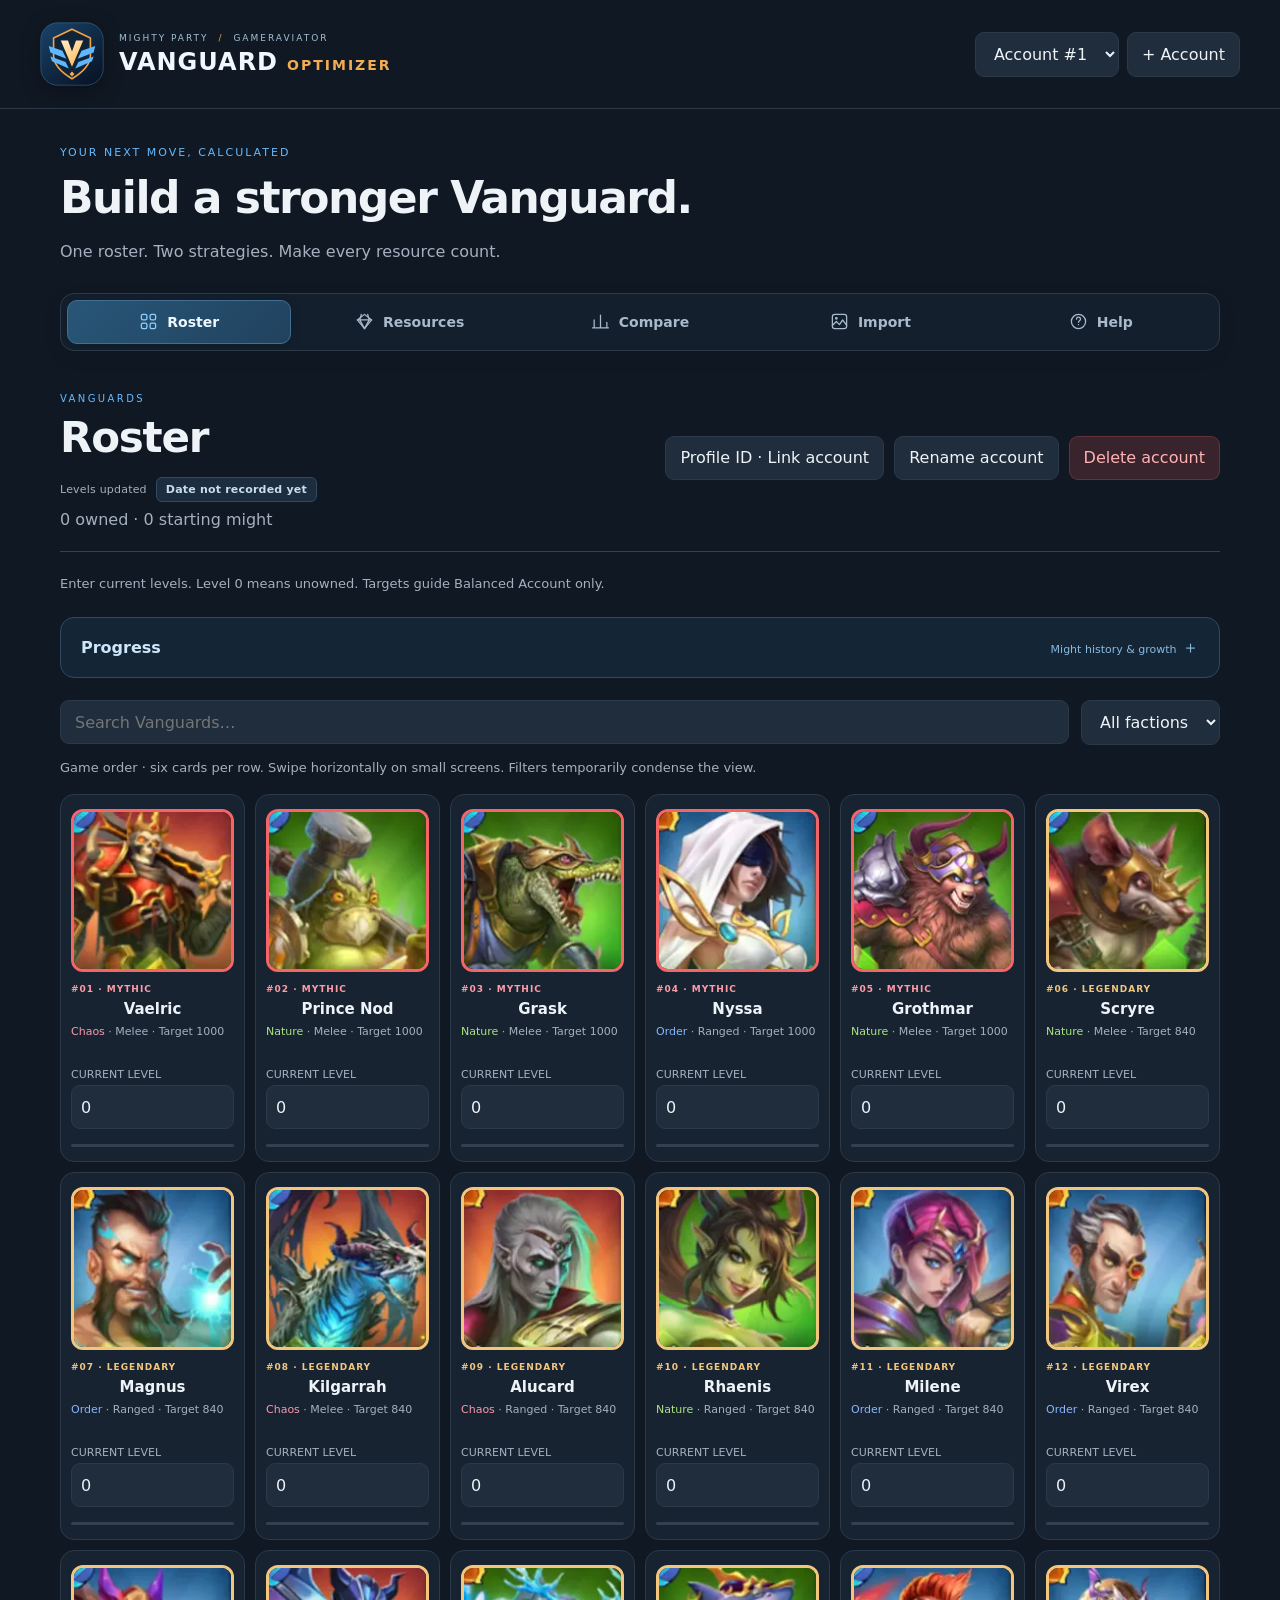
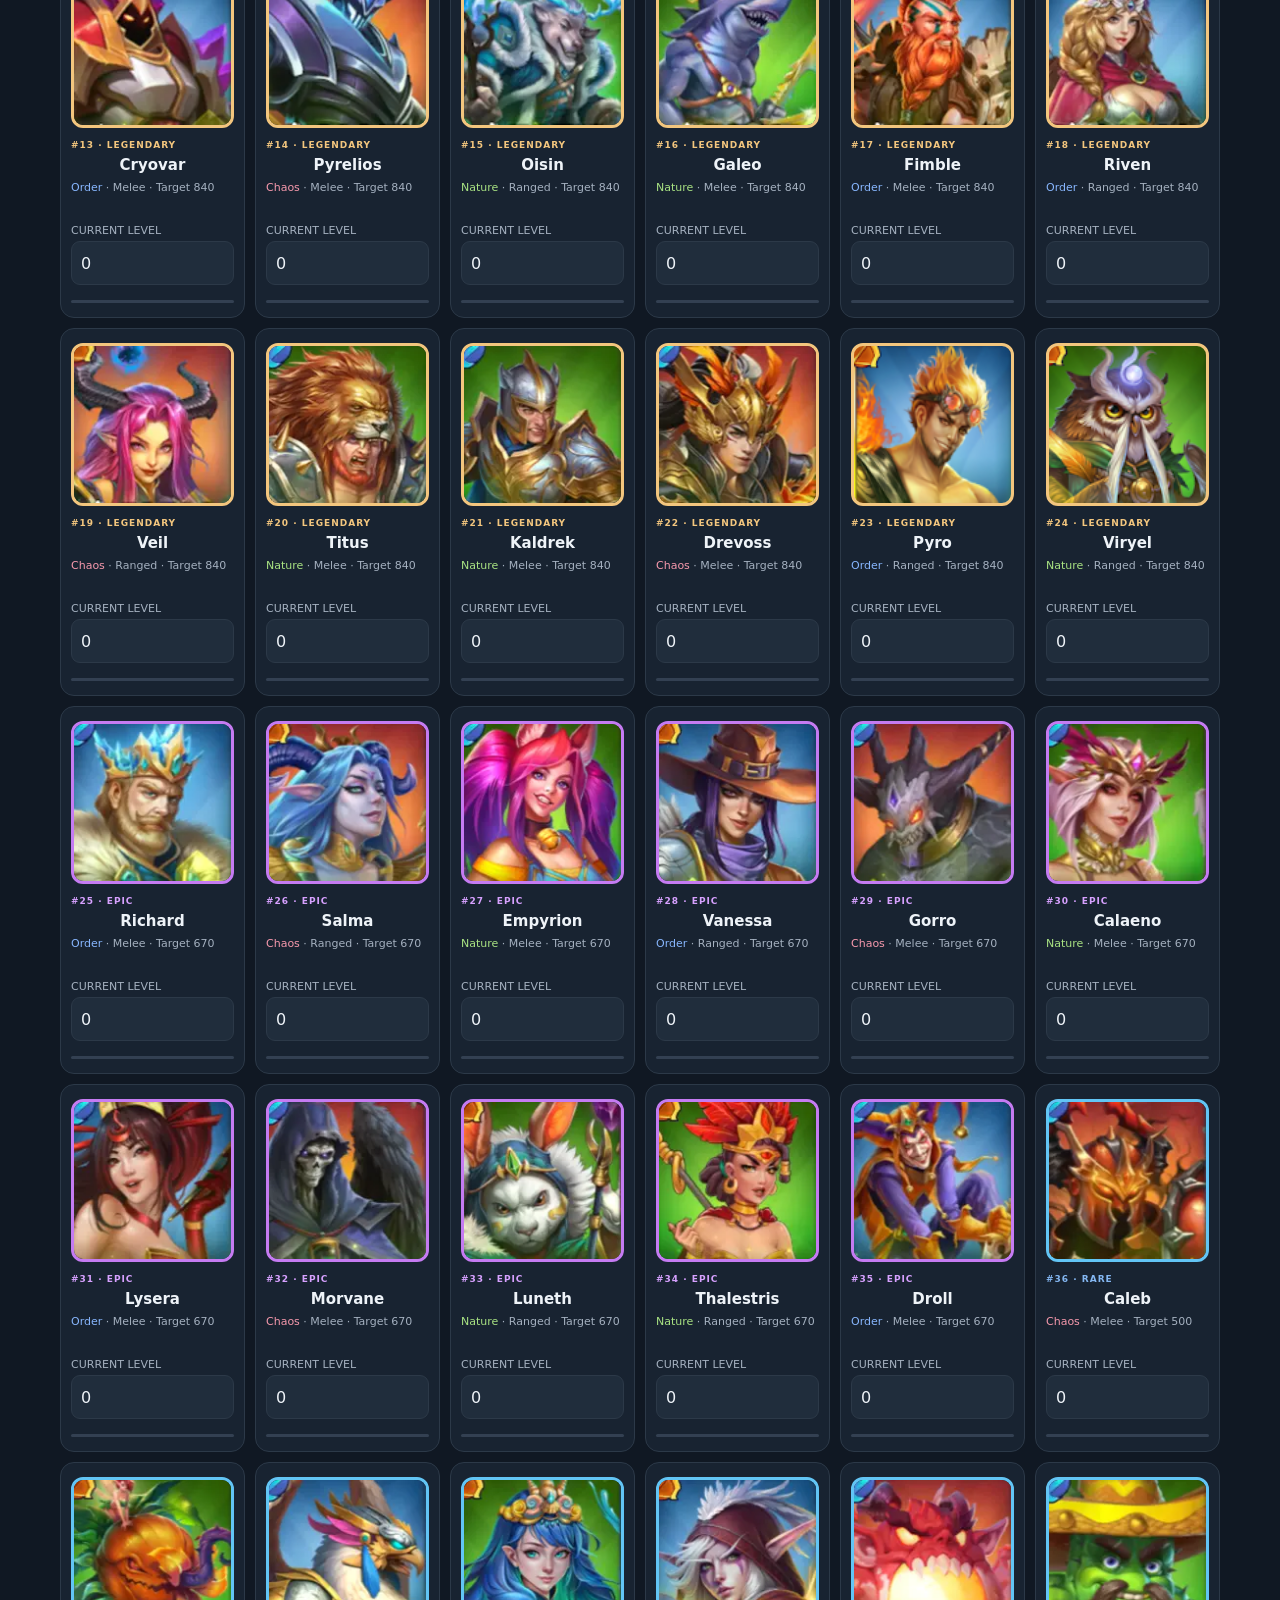
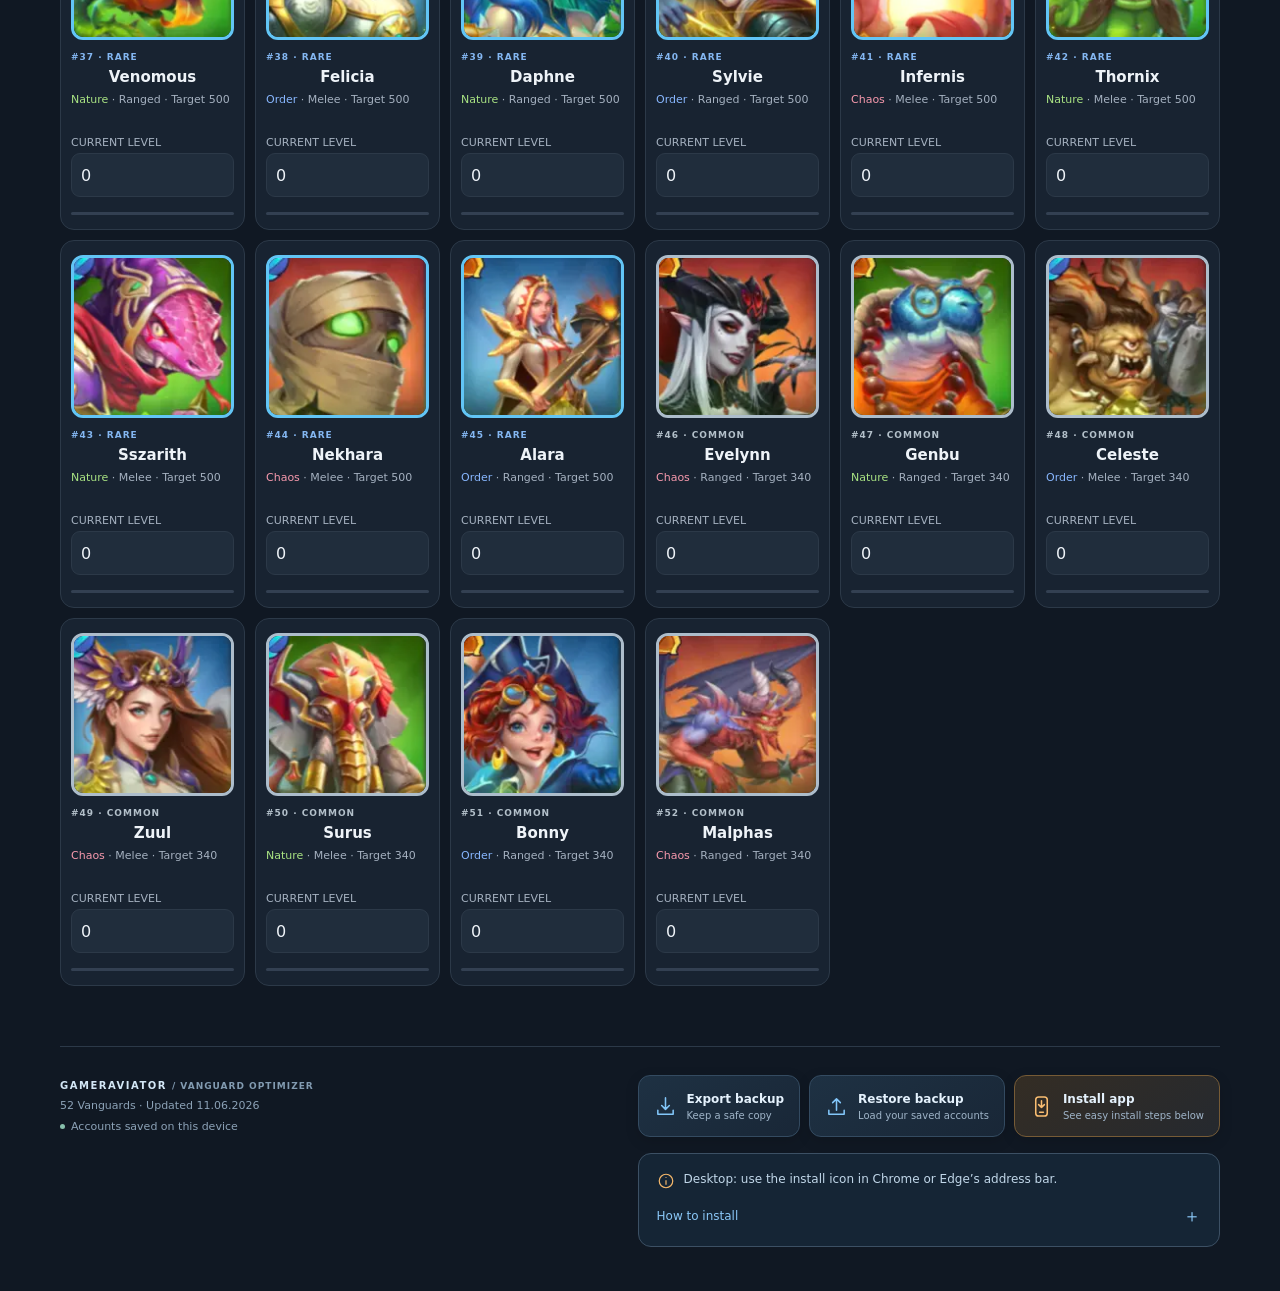
==== commit eeab408c: "Preserve precise Vanguard might until roster totals are rounded" ====
--- a/index.html
+++ b/index.html
@@ -1 +1 @@
-<!doctype html><html lang="en"><head><meta charset="utf-8"><meta name="viewport" content="width=device-width,initial-scale=1,viewport-fit=cover"><meta name="theme-color" content="#101823"><meta name="apple-mobile-web-app-capable" content="yes"><link rel="icon" href="vanguard-favicon.png" type="image/png" sizes="32x32"><link rel="icon" href="vanguard-icon-512.png" type="image/png" sizes="512x512"><link rel="manifest" href="manifest.json"><link rel="apple-touch-icon" href="vanguard-apple-touch.png"><link rel="stylesheet" href="style.css"><title>Mighty Party Vanguard Optimizer</title></head><body><header><div class="brand"><img class="mark brand-emblem" src="vanguard-emblem.svg" alt="" width="64" height="64"><div><small>MIGHTY PARTY <span class="brand-dot">/</span> GAMERAVIATOR</small><strong><span class="brand-vanguard">VANGUARD</span><span class="brand-optimizer">OPTIMIZER</span></strong></div></div><div class="account"><select id="accounts" aria-label="Player account"></select><button id="add">+ Account</button></div></header><main><div class="intro"><span class="eyebrow">YOUR NEXT MOVE, CALCULATED</span><h1>Build a stronger Vanguard.</h1><p>One roster. Two strategies. Make every resource count.</p></div><nav aria-label="Main navigation"><button data-tab="roster" class="active"><svg viewBox="0 0 24 24" fill="none" stroke="currentColor" stroke-width="1.6" stroke-linecap="round" stroke-linejoin="round" aria-hidden="true"><rect x="3" y="3" width="7" height="7" rx="2"/><rect x="14" y="3" width="7" height="7" rx="2"/><rect x="3" y="14" width="7" height="7" rx="2"/><rect x="14" y="14" width="7" height="7" rx="2"/></svg><span>Roster</span></button><button data-tab="resources"><svg viewBox="0 0 24 24" fill="none" stroke="currentColor" stroke-width="1.6" stroke-linecap="round" stroke-linejoin="round" aria-hidden="true"><path d="m12 3 9 7-9 11L3 10Z"/><path d="M3 10h18M8 3l-2 7 6 11 6-11-2-7"/></svg><span>Resources</span></button><button data-tab="compare"><svg viewBox="0 0 24 24" fill="none" stroke="currentColor" stroke-width="1.6" stroke-linecap="round" stroke-linejoin="round" aria-hidden="true"><path d="M4 20V10m8 10V4m8 16v-7M2 20h20"/></svg><span>Compare</span></button><button data-tab="import"><svg viewBox="0 0 24 24" fill="none" stroke="currentColor" stroke-width="1.6" stroke-linecap="round" stroke-linejoin="round" aria-hidden="true"><rect x="3" y="3" width="18" height="18" rx="3"/><circle cx="8" cy="8" r="1"/><path d="m3 17 5-5 4 4 4-6 5 7"/></svg><span>Import</span></button><button data-tab="help"><svg viewBox="0 0 24 24" fill="none" stroke="currentColor" stroke-width="1.6" stroke-linecap="round" stroke-linejoin="round" aria-hidden="true"><circle cx="12" cy="12" r="9"/><path d="M9.5 9a2.5 2.5 0 0 1 5 0c0 2-2.5 2-2.5 4m0 3h.01"/></svg><span>Help</span></button></nav><div id="notice" role="status"></div><section id="screen"></section><footer><div class="footer-meta"><span class="footer-brand">GAMERAVIATOR <span>/ VANGUARD OPTIMIZER</span></span><small>52 Vanguards · Updated 10.27.2026</small><small class="device-status"><i aria-hidden="true"></i> Accounts saved on this device</small></div><div class="footer-actions"><button id="backup" class="utility-button"><svg viewBox="0 0 24 24" fill="none" stroke="currentColor" stroke-width="1.6" stroke-linecap="round" stroke-linejoin="round" aria-hidden="true"><path d="M12 3v12m-4-4 4 4 4-4M4 16v4h16v-4"/></svg><span>Export backup<small>Keep a safe copy</small></span></button><label class="utility-button button" tabindex="0" role="button"><svg viewBox="0 0 24 24" fill="none" stroke="currentColor" stroke-width="1.6" stroke-linecap="round" stroke-linejoin="round" aria-hidden="true"><path d="M12 16V4m-4 4 4-4 4 4M4 16v4h16v-4"/></svg><span>Restore backup<small>Load your saved accounts</small></span><input id="restore" type="file" accept="application/json" hidden></label><button id="install" class="utility-button install-button" aria-controls="install-guide"><svg viewBox="0 0 24 24" fill="none" stroke="currentColor" stroke-width="1.6" stroke-linecap="round" stroke-linejoin="round" aria-hidden="true"><rect x="6" y="2" width="12" height="20" rx="3"/><path d="M10 18h4m-2-12v7m-3-3 3 3 3-3"/></svg><span>Install app<small>See easy install steps below</small></span></button></div><section class="install-help" aria-label="Install Vanguard Optimizer"><div class="install-hint-row"><svg viewBox="0 0 24 24" fill="none" stroke="currentColor" stroke-width="1.6" aria-hidden="true"><circle cx="12" cy="12" r="9"/><path d="M12 11v6m0-10v1"/></svg><p id="install-hint">Choose your device below for install steps.</p></div><p id="install-status" class="install-status" role="status"></p><details id="install-guide"><summary>How to install <span aria-hidden="true">＋</span></summary><div class="install-device-tabs" aria-label="Device instructions"><button type="button" data-install-device="ios" aria-pressed="false">iPhone / iPad</button><button type="button" data-install-device="android" aria-pressed="false">Android</button><button type="button" data-install-device="mac" aria-pressed="false">Mac</button><button type="button" data-install-device="desktop" aria-pressed="false">Windows / desktop</button></div><div data-install-steps="ios"><ol><li>Open this website in <strong>Safari</strong>.</li><li>Tap <strong>Share</strong> (the square with an upward arrow). If Share is hidden, open the <strong>page menu beside the address bar</strong> first.</li><li>Scroll to <strong>Add to Home Screen</strong>. If you see <strong>Open as Web App</strong>, leave it on, then tap <strong>Add</strong>.</li></ol><p class="install-tip">Opened from Discord or another app? Open the link in Safari first. If Add to Home Screen is missing, scroll to <strong>Edit Actions</strong> in Share and add it.</p></div><div data-install-steps="android" hidden><ol><li>Open this website in <strong>Chrome</strong>.</li><li>Tap the <strong>⋮ menu</strong> → <strong>Install and create shortcut</strong> → <strong>Install</strong>. Older versions may show <strong>Add to home screen</strong> or <strong>Install app</strong>.</li><li>Confirm installation, then open Vanguard from your home screen or app list.</li></ol></div><div data-install-steps="mac" hidden><ol><li>Open this website in <strong>Safari</strong>.</li><li>Choose <strong>File → Add to Dock</strong>, or <strong>Share → Add to Dock</strong>.</li><li>Confirm the name and click <strong>Add</strong>. Open Vanguard from your Dock.</li></ol><p class="install-tip">Safari web apps require macOS Sonoma 14 or later. Chrome also offers installation from its address bar.</p></div><div data-install-steps="desktop" hidden><ol><li>Open this website in <strong>Chrome or Edge</strong>.</li><li>Click the <strong>install icon in the address bar</strong> and confirm. In Chrome, you can also use <strong>⋮ → Cast, save, and share → Install page as app</strong>.</li><li>Open Vanguard from your app launcher or Start menu.</li></ol></div><p class="install-tip">Already entered accounts in another browser? Export a backup there and restore it in the installed app if your accounts don’t appear.</p></details></section></footer></main><script type="module" src="app.js"></script></body></html>
+<!doctype html><html lang="en"><head><meta charset="utf-8"><meta name="viewport" content="width=device-width,initial-scale=1,viewport-fit=cover"><meta name="theme-color" content="#101823"><meta name="apple-mobile-web-app-capable" content="yes"><link rel="icon" href="vanguard-favicon.png" type="image/png" sizes="32x32"><link rel="icon" href="vanguard-icon-512.png" type="image/png" sizes="512x512"><link rel="manifest" href="manifest.json"><link rel="apple-touch-icon" href="vanguard-apple-touch.png"><link rel="stylesheet" href="style.css"><title>Mighty Party Vanguard Optimizer</title></head><body><header><div class="brand"><img class="mark brand-emblem" src="vanguard-emblem.svg" alt="" width="64" height="64"><div><small>MIGHTY PARTY <span class="brand-dot">/</span> GAMERAVIATOR</small><strong><span class="brand-vanguard">VANGUARD</span><span class="brand-optimizer">OPTIMIZER</span></strong></div></div><div class="account"><select id="accounts" aria-label="Player account"></select><button id="add">+ Account</button></div></header><main><div class="intro"><span class="eyebrow">YOUR NEXT MOVE, CALCULATED</span><h1>Build a stronger Vanguard.</h1><p>One roster. Two strategies. Make every resource count.</p></div><nav aria-label="Main navigation"><button data-tab="roster" class="active"><svg viewBox="0 0 24 24" fill="none" stroke="currentColor" stroke-width="1.6" stroke-linecap="round" stroke-linejoin="round" aria-hidden="true"><rect x="3" y="3" width="7" height="7" rx="2"/><rect x="14" y="3" width="7" height="7" rx="2"/><rect x="3" y="14" width="7" height="7" rx="2"/><rect x="14" y="14" width="7" height="7" rx="2"/></svg><span>Roster</span></button><button data-tab="resources"><svg viewBox="0 0 24 24" fill="none" stroke="currentColor" stroke-width="1.6" stroke-linecap="round" stroke-linejoin="round" aria-hidden="true"><path d="m12 3 9 7-9 11L3 10Z"/><path d="M3 10h18M8 3l-2 7 6 11 6-11-2-7"/></svg><span>Resources</span></button><button data-tab="compare"><svg viewBox="0 0 24 24" fill="none" stroke="currentColor" stroke-width="1.6" stroke-linecap="round" stroke-linejoin="round" aria-hidden="true"><path d="M4 20V10m8 10V4m8 16v-7M2 20h20"/></svg><span>Compare</span></button><button data-tab="import"><svg viewBox="0 0 24 24" fill="none" stroke="currentColor" stroke-width="1.6" stroke-linecap="round" stroke-linejoin="round" aria-hidden="true"><rect x="3" y="3" width="18" height="18" rx="3"/><circle cx="8" cy="8" r="1"/><path d="m3 17 5-5 4 4 4-6 5 7"/></svg><span>Import</span></button><button data-tab="help"><svg viewBox="0 0 24 24" fill="none" stroke="currentColor" stroke-width="1.6" stroke-linecap="round" stroke-linejoin="round" aria-hidden="true"><circle cx="12" cy="12" r="9"/><path d="M9.5 9a2.5 2.5 0 0 1 5 0c0 2-2.5 2-2.5 4m0 3h.01"/></svg><span>Help</span></button></nav><div id="notice" role="status"></div><section id="screen"></section><footer><div class="footer-meta"><span class="footer-brand">GAMERAVIATOR <span>/ VANGUARD OPTIMIZER</span></span><small>52 Vanguards · Updated 11.06.2026</small><small class="device-status"><i aria-hidden="true"></i> Accounts saved on this device</small></div><div class="footer-actions"><button id="backup" class="utility-button"><svg viewBox="0 0 24 24" fill="none" stroke="currentColor" stroke-width="1.6" stroke-linecap="round" stroke-linejoin="round" aria-hidden="true"><path d="M12 3v12m-4-4 4 4 4-4M4 16v4h16v-4"/></svg><span>Export backup<small>Keep a safe copy</small></span></button><label class="utility-button button" tabindex="0" role="button"><svg viewBox="0 0 24 24" fill="none" stroke="currentColor" stroke-width="1.6" stroke-linecap="round" stroke-linejoin="round" aria-hidden="true"><path d="M12 16V4m-4 4 4-4 4 4M4 16v4h16v-4"/></svg><span>Restore backup<small>Load your saved accounts</small></span><input id="restore" type="file" accept="application/json" hidden></label><button id="install" class="utility-button install-button" aria-controls="install-guide"><svg viewBox="0 0 24 24" fill="none" stroke="currentColor" stroke-width="1.6" stroke-linecap="round" stroke-linejoin="round" aria-hidden="true"><rect x="6" y="2" width="12" height="20" rx="3"/><path d="M10 18h4m-2-12v7m-3-3 3 3 3-3"/></svg><span>Install app<small>See easy install steps below</small></span></button></div><section class="install-help" aria-label="Install Vanguard Optimizer"><div class="install-hint-row"><svg viewBox="0 0 24 24" fill="none" stroke="currentColor" stroke-width="1.6" aria-hidden="true"><circle cx="12" cy="12" r="9"/><path d="M12 11v6m0-10v1"/></svg><p id="install-hint">Choose your device below for install steps.</p></div><p id="install-status" class="install-status" role="status"></p><details id="install-guide"><summary>How to install <span aria-hidden="true">＋</span></summary><div class="install-device-tabs" aria-label="Device instructions"><button type="button" data-install-device="ios" aria-pressed="false">iPhone / iPad</button><button type="button" data-install-device="android" aria-pressed="false">Android</button><button type="button" data-install-device="mac" aria-pressed="false">Mac</button><button type="button" data-install-device="desktop" aria-pressed="false">Windows / desktop</button></div><div data-install-steps="ios"><ol><li>Open this website in <strong>Safari</strong>.</li><li>Tap <strong>Share</strong> (the square with an upward arrow). If Share is hidden, open the <strong>page menu beside the address bar</strong> first.</li><li>Scroll to <strong>Add to Home Screen</strong>. If you see <strong>Open as Web App</strong>, leave it on, then tap <strong>Add</strong>.</li></ol><p class="install-tip">Opened from Discord or another app? Open the link in Safari first. If Add to Home Screen is missing, scroll to <strong>Edit Actions</strong> in Share and add it.</p></div><div data-install-steps="android" hidden><ol><li>Open this website in <strong>Chrome</strong>.</li><li>Tap the <strong>⋮ menu</strong> → <strong>Install and create shortcut</strong> → <strong>Install</strong>. Older versions may show <strong>Add to home screen</strong> or <strong>Install app</strong>.</li><li>Confirm installation, then open Vanguard from your home screen or app list.</li></ol></div><div data-install-steps="mac" hidden><ol><li>Open this website in <strong>Safari</strong>.</li><li>Choose <strong>File → Add to Dock</strong>, or <strong>Share → Add to Dock</strong>.</li><li>Confirm the name and click <strong>Add</strong>. Open Vanguard from your Dock.</li></ol><p class="install-tip">Safari web apps require macOS Sonoma 14 or later. Chrome also offers installation from its address bar.</p></div><div data-install-steps="desktop" hidden><ol><li>Open this website in <strong>Chrome or Edge</strong>.</li><li>Click the <strong>install icon in the address bar</strong> and confirm. In Chrome, you can also use <strong>⋮ → Cast, save, and share → Install page as app</strong>.</li><li>Open Vanguard from your app launcher or Start menu.</li></ol></div><p class="install-tip">Already entered accounts in another browser? Export a backup there and restore it in the installed app if your accounts don’t appear.</p></details></section></footer></main><script type="module" src="app.js"></script></body></html>
--- a/style.css
+++ b/style.css
@@ -49,3 +49,10 @@
 .event-intro{max-width:760px;margin-top:-4px}.event-baseline,.event-assumptions{margin:22px 0;padding:22px}.event-baseline>summary,.event-assumptions>summary{display:flex;justify-content:space-between;align-items:center;gap:14px;cursor:pointer;list-style:none}.event-baseline summary b,.event-assumptions summary b{font-size:17px}.event-baseline summary small,.event-assumptions summary small{display:block;color:var(--muted);font-size:12px;margin-top:7px}.event-baseline[open]>summary,.event-assumptions[open]>summary{padding-bottom:16px;border-bottom:1px solid var(--line);margin-bottom:18px}.event-baseline-grid{display:grid;grid-template-columns:repeat(3,minmax(0,1fr));gap:16px;margin:18px 0}.event-baseline-grid label,.event-assumption-controls label{display:block;font-size:13px;font-weight:600;min-width:0}.event-baseline-grid input,.event-assumption-controls input,.event-assumption-controls select{display:block;width:100%;margin-top:9px;background:#101c29}.event-baseline-grid small{display:block;margin:7px 0;color:var(--muted);font-weight:400}.event-mode-grid{display:grid;grid-template-columns:repeat(3,minmax(0,1fr));gap:12px;margin-top:24px}.event-mode{text-align:left;padding:20px;background:#152333;border-radius:14px;min-width:0}.event-mode.selected{border-color:#efba61;box-shadow:inset 0 0 0 1px #efba6155;background:linear-gradient(120deg,#2b2b24,#192d3e)}.event-mode strong{display:block;font-size:23px;margin:12px 0 8px}.event-mode small{display:block;color:var(--muted);font-size:11px;line-height:1.7}.event-mode .eyebrow{letter-spacing:.1em;font-size:10px}.event-hero{background:linear-gradient(115deg,#243345,#26332b 75%,#343024);border-color:#76825666;padding:28px;margin:24px 0}.event-hero h3{font-size:26px;margin:10px 0}.event-top-metrics{display:grid;grid-template-columns:repeat(3,minmax(0,1fr));gap:18px;margin-top:26px}.event-top-metrics small,.event-conversion-metrics small,.event-payouts small{font-size:11px;color:#b6c4d2;display:block}.event-top-metrics strong{display:block;font-size:clamp(24px,3vw,35px);letter-spacing:-1px;margin-top:8px}.event-top-metrics>div:last-child strong{color:#f5c86a}#event-result>section{margin-top:22px;padding:24px}#event-result h3{font-size:23px;letter-spacing:-.5px;margin:10px 0 22px}.event-roster{display:grid;grid-template-columns:repeat(2,minmax(0,1fr));gap:16px}.event-vanguard{display:grid;grid-template-columns:74px minmax(0,1fr);gap:14px;align-items:center;border:1px solid #ffffff12;padding:16px;border-radius:12px;background:#101c29}.event-vanguard img{width:74px;height:95px;object-fit:cover;border:1px solid #dcb157;border-radius:9px}.event-vanguard h4{font-size:18px;margin:6px 0 12px}.event-vanguard .eyebrow{font-size:9px;letter-spacing:1px}.event-vanguard small{font-size:10px;color:#a7b7c9}.event-levels{display:flex;gap:12px;flex-wrap:wrap;font-size:10px;color:var(--muted)}.event-levels b{font-size:12px;color:#ecf1f7;margin-left:3px}.event-progress{height:6px;background:#34424f;border-radius:8px;position:relative;overflow:hidden;margin:13px 0 8px}.event-progress span,.event-progress i{position:absolute;left:0;top:0;height:100%;background:#e3b151}.event-progress i{background:#65baff}.event-tiers{display:grid;grid-template-columns:repeat(6,minmax(0,1fr));gap:10px;margin:20px 0}.event-tier{text-align:center;padding:16px 5px;border:1px solid #ffffff1a;border-radius:10px;color:#8597a7;background:#111d2a}.event-tier small,.event-tier span{display:block;font-size:10px;line-height:1.5}.event-tier strong{display:block;font-size:23px;margin:12px 0 4px}.event-tier small:last-child{margin-top:12px}.event-tier.pre{background:#20303c;color:#afbbc7}.event-tier.earned{border-color:#96c97c66;color:#b8ed99;background:#26382c}.event-tier.projected{border-color:#f5c86a99;color:#f5c86a;background:#373121}.event-reward-summary{display:flex;justify-content:space-between;flex-wrap:wrap;gap:18px;padding-top:15px;border-top:1px solid var(--line)}.event-reward-summary span{font-size:11px;color:var(--muted)}.event-reward-summary b{display:block;margin-top:8px;color:#e8edf3;font-size:18px}.event-stage-chart{display:grid;gap:22px;margin:28px 0}.event-stage-chart>div{display:grid;grid-template-columns:190px minmax(0,1fr) 120px;align-items:center;gap:16px}.event-stage-chart span{font-size:12px;color:#b3c2cf}.event-stage-chart strong{text-align:right;font-size:16px}.event-stage-track{height:24px;border-radius:6px;background:#0d1824;overflow:hidden}.event-stage-track i{display:block;height:100%;background:#65baff;border-radius:6px}.event-stage-chart>div:nth-child(2) i{background:#a4cf8e}.event-stage-chart>div:nth-child(3) i{background:#efbf62}.event-ledger{margin-top:18px}.event-ledger>summary{cursor:pointer;padding:10px 0;color:#8dccff;font-size:13px}.event-conversion-metrics,.event-payouts{display:grid;grid-template-columns:repeat(4,minmax(0,1fr));gap:18px;margin:24px 0}.event-conversion-metrics strong,.event-payouts strong{display:block;font-size:25px;margin-top:9px}.event-conversion-results{border-color:#b18e4a77}.event-conversion-metrics>div{padding:12px 0}.event-payouts>div{padding:16px;background:#101c29;border-radius:10px}.event-assumption-controls{display:grid;grid-template-columns:180px minmax(0,1fr);gap:18px}.event-received{display:flex;gap:10px;align-items:center;margin:20px 0;font-size:13px}.event-received input{width:19px;height:19px;min-height:19px;padding:0;flex-shrink:0}.event-source{font-size:11px}.event-loading{margin-top:22px;padding:24px}#event-result[aria-busy=true]{min-height:100px}
 @media(max-width:760px){.event-roster{grid-template-columns:1fr}.event-top-metrics{gap:12px}.event-mode{padding:15px 12px}.event-mode strong{font-size:19px}.event-tiers{grid-template-columns:repeat(3,minmax(0,1fr))}.event-conversion-metrics,.event-payouts{grid-template-columns:repeat(2,minmax(0,1fr))}.event-stage-chart>div{grid-template-columns:1fr auto;gap:8px}.event-stage-track{grid-row:2;grid-column:1/-1;height:18px}.event-stage-chart strong{grid-column:2;grid-row:1}.event-stage-chart span{font-size:11px}}
 @media(max-width:560px){nav button{min-width:49px;padding:10px 5px;font-size:10px}.event-baseline,.event-assumptions,#event-result>section{padding:18px}.event-baseline-grid{grid-template-columns:repeat(2,minmax(0,1fr));gap:14px}.event-mode-grid{grid-template-columns:1fr;gap:8px}.event-mode{display:grid;grid-template-columns:1fr auto;align-items:center;gap:5px 12px}.event-mode strong{margin:0;font-size:20px}.event-mode small{grid-column:1/-1}.event-top-metrics{grid-template-columns:1fr 1fr;gap:20px}.event-top-metrics>div:last-child{grid-column:1/-1;padding-top:16px;border-top:1px solid #ffffff18}.event-top-metrics strong{font-size:28px}.event-vanguard{padding:12px;grid-template-columns:62px minmax(0,1fr);gap:12px}.event-vanguard img{width:62px;height:85px}.event-levels{gap:9px}.event-baseline>summary,.event-assumptions>summary{align-items:flex-start}.event-baseline summary b,.event-assumptions summary b{font-size:15px}.event-baseline summary small,.event-assumptions summary small{font-size:10px}.event-assumption-controls{grid-template-columns:1fr}.event-reward-summary{display:grid;grid-template-columns:1fr 1fr}.event-reward-summary span:last-child{grid-column:1/-1}.event-payouts>div{padding:12px}.event-payouts strong,.event-conversion-metrics strong{font-size:22px}}
+
+.chrome-import-card{margin:20px 0 24px;padding:24px;background:linear-gradient(135deg,#1b3449,#162534);border-color:#3b607d}.chrome-import-card h3{font-size:23px;margin-top:8px}.chrome-import-card p{margin:8px 0 18px}.chrome-import-card .help{margin:15px 0 8px}.chrome-import-card a{color:#8bcaff;font-size:14px}.screenshot-import-heading{margin:30px 0 16px;font-size:23px}.chrome-guide{width:min(780px,calc(100vw - 28px));max-height:calc(100dvh - 32px);padding:0;border:1px solid #416480;border-radius:20px;background:#111e2c;color:#eef3f8;box-shadow:0 24px 100px #0009}.chrome-guide::backdrop{background:#050b15ce;backdrop-filter:blur(5px)}.chrome-guide-header{display:flex;align-items:center;gap:14px;padding:22px 24px;background:#192d40;border-bottom:1px solid #344d64}.chrome-guide-header h2{font-size:24px;margin:5px 0 0;line-height:1.2}.chrome-guide-header button{margin-left:auto;flex-shrink:0;background:#223a50}.chrome-guide-content{padding:0 26px 24px}.chrome-guide-intro{font-size:16px;margin:22px 0}.chrome-guide-device{display:grid;gap:7px;padding:16px;border-left:3px solid #70bfff;background:#1a3044;border-radius:0 10px 10px 0;font-size:14px;line-height:1.5}.chrome-guide-device span{color:#b8c9da}.chrome-guide-stage{padding:24px 0;border-bottom:1px solid #2c4156}.chrome-guide-stage-title{display:flex;align-items:center;gap:12px;margin-bottom:14px}.chrome-guide-stage-title>span{display:grid;place-items:center;flex-shrink:0;width:34px;height:34px;border:1px solid #568bb3;background:#254c6c;border-radius:11px;color:#c6e7ff;font-weight:800}.chrome-guide-stage h3{font-size:20px;margin:0}.chrome-guide ol,.chrome-guide ul{padding-left:25px;margin:10px 0 0}.chrome-guide li{padding-left:5px;margin:0 0 14px;line-height:1.6;color:#bfcedd;font-size:15px}.chrome-guide strong{color:#f2f6fa}.chrome-guide a{color:#9bd2ff}.chrome-guide code{font-size:13px;padding:3px 6px;border:1px solid #334c65;border-radius:5px;background:#0a1725;overflow-wrap:anywhere}.chrome-guide details{margin-top:18px;background:#162a3c;border:1px solid #304b65;padding:14px;border-radius:10px}.chrome-guide summary{cursor:pointer;font-weight:650;color:#aad6f6}.chrome-guide details p{font-size:14px;margin:12px 0 0}.chrome-guide-footer{display:flex;align-items:center;justify-content:space-between;gap:16px;padding:18px 24px;border-top:1px solid #344d64;background:#192d40}.chrome-guide-footer span{font-size:13px;color:#b7cada}.chrome-guide-footer button{flex-shrink:0}@media(max-width:560px){.chrome-import-card{padding:18px}.chrome-import-card .actions button{width:100%}.chrome-guide{max-height:calc(100dvh - 20px)}.chrome-guide-header{padding:16px;gap:10px}.chrome-guide-header img{width:36px;height:36px}.chrome-guide-header h2{font-size:20px}.chrome-guide-header .eyebrow{font-size:9px;letter-spacing:1px}.chrome-guide-content{padding:0 18px 20px}.chrome-guide-stage h3{font-size:18px}.chrome-guide-footer{padding:15px 18px}.chrome-guide-footer span{max-width:190px}}
+
+.chrome-help-link{display:inline-flex;align-items:center;justify-content:center;text-decoration:none}.chrome-guide-page{max-width:780px;margin:0 auto;background:#111e2c;min-height:100dvh}.chrome-guide-page .chrome-guide-header{position:sticky;top:0;z-index:2;box-shadow:0 5px 20px #0003}.chrome-guide-page .chrome-guide-header h2{font-size:22px}.chrome-guide-page .chrome-guide-header .button{margin-left:auto;font-size:12px;text-decoration:none;white-space:nowrap}.chrome-guide-page .chrome-guide-footer{position:static}.chrome-guide-page .chrome-guide-footer a{color:#a8d8ff}.chrome-guide-window-body{background:#0b1623}.chrome-guide-window-body main{padding:0}@media(max-width:560px){.chrome-import-card .chrome-help-link{width:100%}.chrome-guide-page .chrome-guide-header{flex-wrap:wrap}.chrome-guide-page .chrome-guide-header h2{font-size:19px}.chrome-guide-page .chrome-guide-header .button{margin-left:46px}}
+
+/* Standalone capture companion: readable steps shared by every guide surface. */
+.chrome-guide-page{max-width:860px;background:#101e2b}.chrome-guide-header{padding:20px 28px;background:#152b3c;gap:14px}.chrome-guide-page .chrome-guide-header h2{font-size:20px;letter-spacing:-.4px}.chrome-guide-header .eyebrow{font-size:9px;letter-spacing:1.7px}.chrome-guide-content{padding:0 32px 32px}.capture-guide-welcome{padding:36px 0 24px}.capture-guide-tag{color:#f5bb72;font-size:10px;letter-spacing:1.6px;font-weight:750}.capture-guide-welcome h1{font-size:clamp(29px,4.7vw,40px);letter-spacing:-1.3px;line-height:1.15;margin:14px 0 18px}.capture-guide-welcome>p{font-size:16px;line-height:1.75;max-width:620px;color:#b6c8d7;margin:0}.capture-device-note{margin-top:24px;display:grid;gap:5px;padding:16px 18px;background:#193247;border:1px solid #31516b;border-radius:12px;font-size:13px;line-height:1.65}.capture-device-note strong{color:#d8edff}.capture-device-note span{color:#adbfce}.capture-guide-jumps{display:grid;grid-template-columns:repeat(3,1fr);gap:10px;overflow:visible;border:0;margin:0 0 28px;padding:0}.capture-guide-jumps a{display:flex;gap:9px;align-items:center;background:#1a2e40;border:1px solid #324c62;padding:13px 12px;border-radius:10px;color:#deebf4;text-decoration:none;font-size:12px;font-weight:650;line-height:1.4}.capture-guide-jumps a:hover{border-color:#78bdf1;background:#213d54}.capture-guide-jumps a span{color:#8fcaff;font-size:11px}.chrome-guide-stage{padding:26px;border:1px solid #30495d;border-radius:16px;background:#152635;margin-bottom:22px;scroll-margin-top:110px}.chrome-guide-stage-title{margin-bottom:14px;align-items:center}.chrome-guide-stage-title>span{width:42px;height:42px;border-radius:13px;font-size:14px;background:#1d4565;border-color:#42799e;color:#bfe5ff}.capture-stage-kicker{display:block;color:#8aa8bf;font-size:9px;letter-spacing:1.8px;font-weight:700;margin-bottom:5px}.chrome-guide-stage h3{font-size:23px;letter-spacing:-.65px;line-height:1.25}.capture-stage-intro{font-size:14px;line-height:1.75;margin:0 0 22px;color:#afc1d0}.chrome-guide-page a:not(.button):not(.capture-guide-jumps a){color:#9dd6ff;text-underline-offset:3px}.capture-download{display:flex;align-items:center;justify-content:space-between;gap:18px;flex-wrap:wrap;padding:18px;margin-bottom:22px;background:#20384a;border:1px solid #3a546a;border-radius:12px}.capture-download>div{display:grid;gap:5px}.capture-download strong{font-size:13px;color:#e2edf5}.capture-download>div>span{font-size:11px;color:#9eb4c5}.capture-download .button{font-size:13px;text-decoration:none;white-space:nowrap;background:#f5ad52;color:#192432;border-color:#f5ad52;font-weight:750}.capture-steps{list-style:none;counter-reset:capture-step;margin:0!important;padding:0!important}.capture-steps>li{counter-increment:capture-step;position:relative;padding:0 0 22px 38px;margin:0 0 22px;border-bottom:1px solid #2b4052;font-size:14px;line-height:1.7;color:#c4d2de}.capture-steps>li::before{content:counter(capture-step);position:absolute;left:0;top:0;width:25px;height:25px;display:grid;place-items:center;border-radius:50%;background:#243c50;color:#adcde5;font-size:11px;font-weight:750}.capture-steps>li:last-child{margin-bottom:0;padding-bottom:0;border:0}.capture-steps strong{font-size:14px;color:#eef4f8;font-weight:700}.capture-steps p{font-size:14px;line-height:1.8;color:#b4c5d3;margin:5px 0 0}.chrome-guide-content code{font-size:12px;padding:2px 5px;background:#0d1c2a;border:1px solid #32495d;border-radius:5px;overflow-wrap:anywhere;color:#cce2f4}.capture-guide-detail{padding:17px 18px;border:1px solid #344c60;border-radius:12px;background:#192e3f;margin-top:24px}.capture-guide-detail summary{font-size:13px;color:#bddcf2;cursor:pointer;font-weight:650;line-height:1.6}.capture-guide-detail p{font-size:13px;line-height:1.85;color:#b4c6d5;margin:14px 0 0}.capture-success{display:flex;gap:10px;align-items:center;background:#1d3a3b;border:1px solid #3c6261;border-radius:11px;padding:13px;margin-top:14px}.capture-success>span{color:#a2dfbf;font-size:18px}.capture-success strong{display:block;font-size:12px!important;color:#b9ead0!important}.capture-success small{display:block;font-size:11px;color:#a4c6b6;margin-top:3px}.capture-guide-tip{padding:14px 16px;margin:22px 0 0;background:#1b3042;border-radius:10px;font-size:12px;line-height:1.9}.capture-account-note{margin-top:24px;padding:18px;background:#233747;border-left:3px solid #eeb46a;border-radius:0 10px 10px 0}.capture-account-note>strong{color:#f1d3ac;font-size:13px}.capture-account-note p{font-size:13px;line-height:1.85;margin:9px 0 0;color:#bbccd8}.capture-troubleshooting{margin:8px 0 0}.capture-fixes>div{padding:18px 0;border-bottom:1px solid #334b5f}.capture-fixes>div:last-child{border:0;padding-bottom:0}.capture-fixes strong{color:#e3edf4;font-size:13px}.capture-fixes p{margin-top:5px}.chrome-guide-footer{padding:22px 32px}.chrome-guide-page .chrome-guide-header{box-shadow:0 5px 20px #0003}.chrome-guide-content b{color:#e4eef6;font-weight:650}@media(max-width:560px){.chrome-guide-header{padding:16px}.chrome-guide-content{padding:0 16px 24px}.capture-guide-welcome{padding-top:28px}.capture-guide-welcome>p{font-size:14px}.capture-guide-jumps{gap:6px}.capture-guide-jumps a{padding:11px 8px;display:grid;gap:4px;font-size:11px}.chrome-guide-stage{padding:20px 16px;scroll-margin-top:150px}.chrome-guide-stage h3{font-size:20px}.capture-stage-kicker{font-size:8px;letter-spacing:1.3px}.capture-download{padding:15px}.capture-download .button{width:100%;text-align:center}.capture-steps>li{padding-left:34px}.chrome-guide-page .chrome-guide-header .button{margin-left:0}.chrome-guide-header .eyebrow{font-size:8px;letter-spacing:1px}.chrome-guide-footer{padding:20px}}
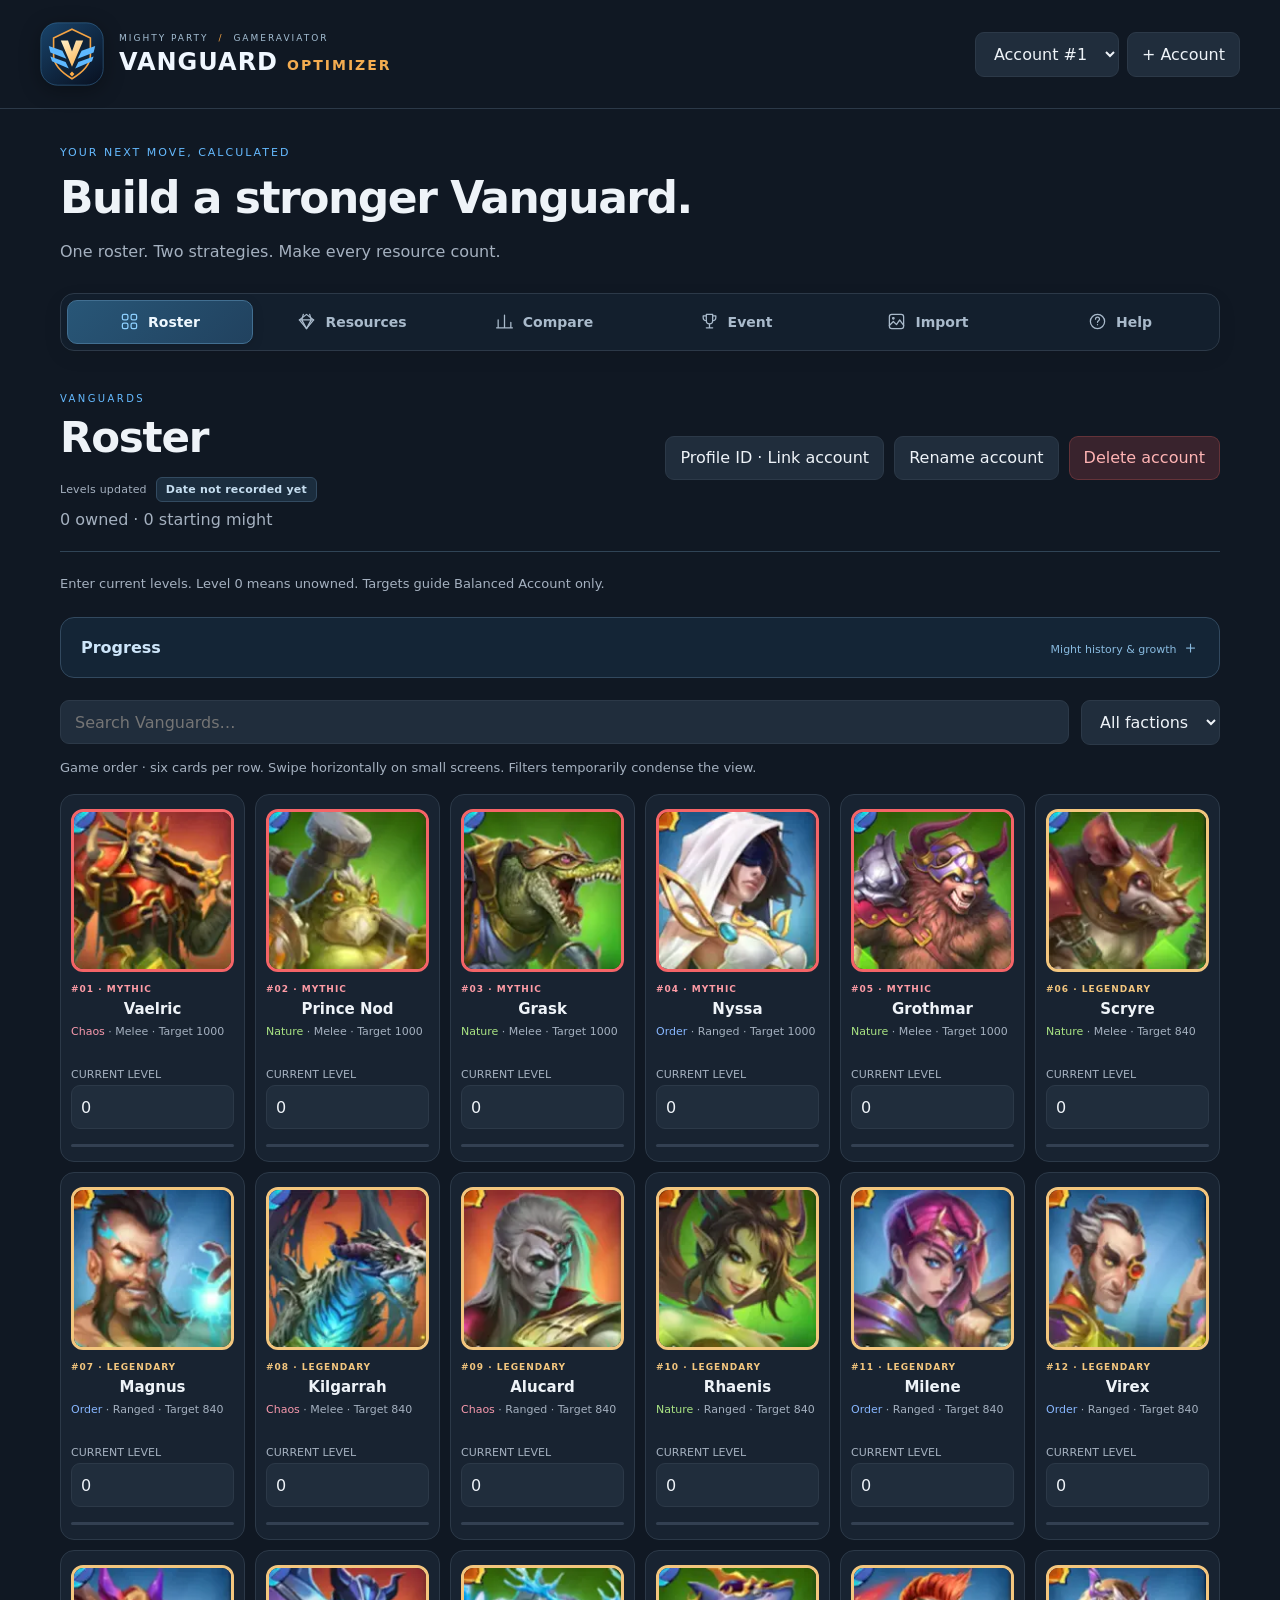
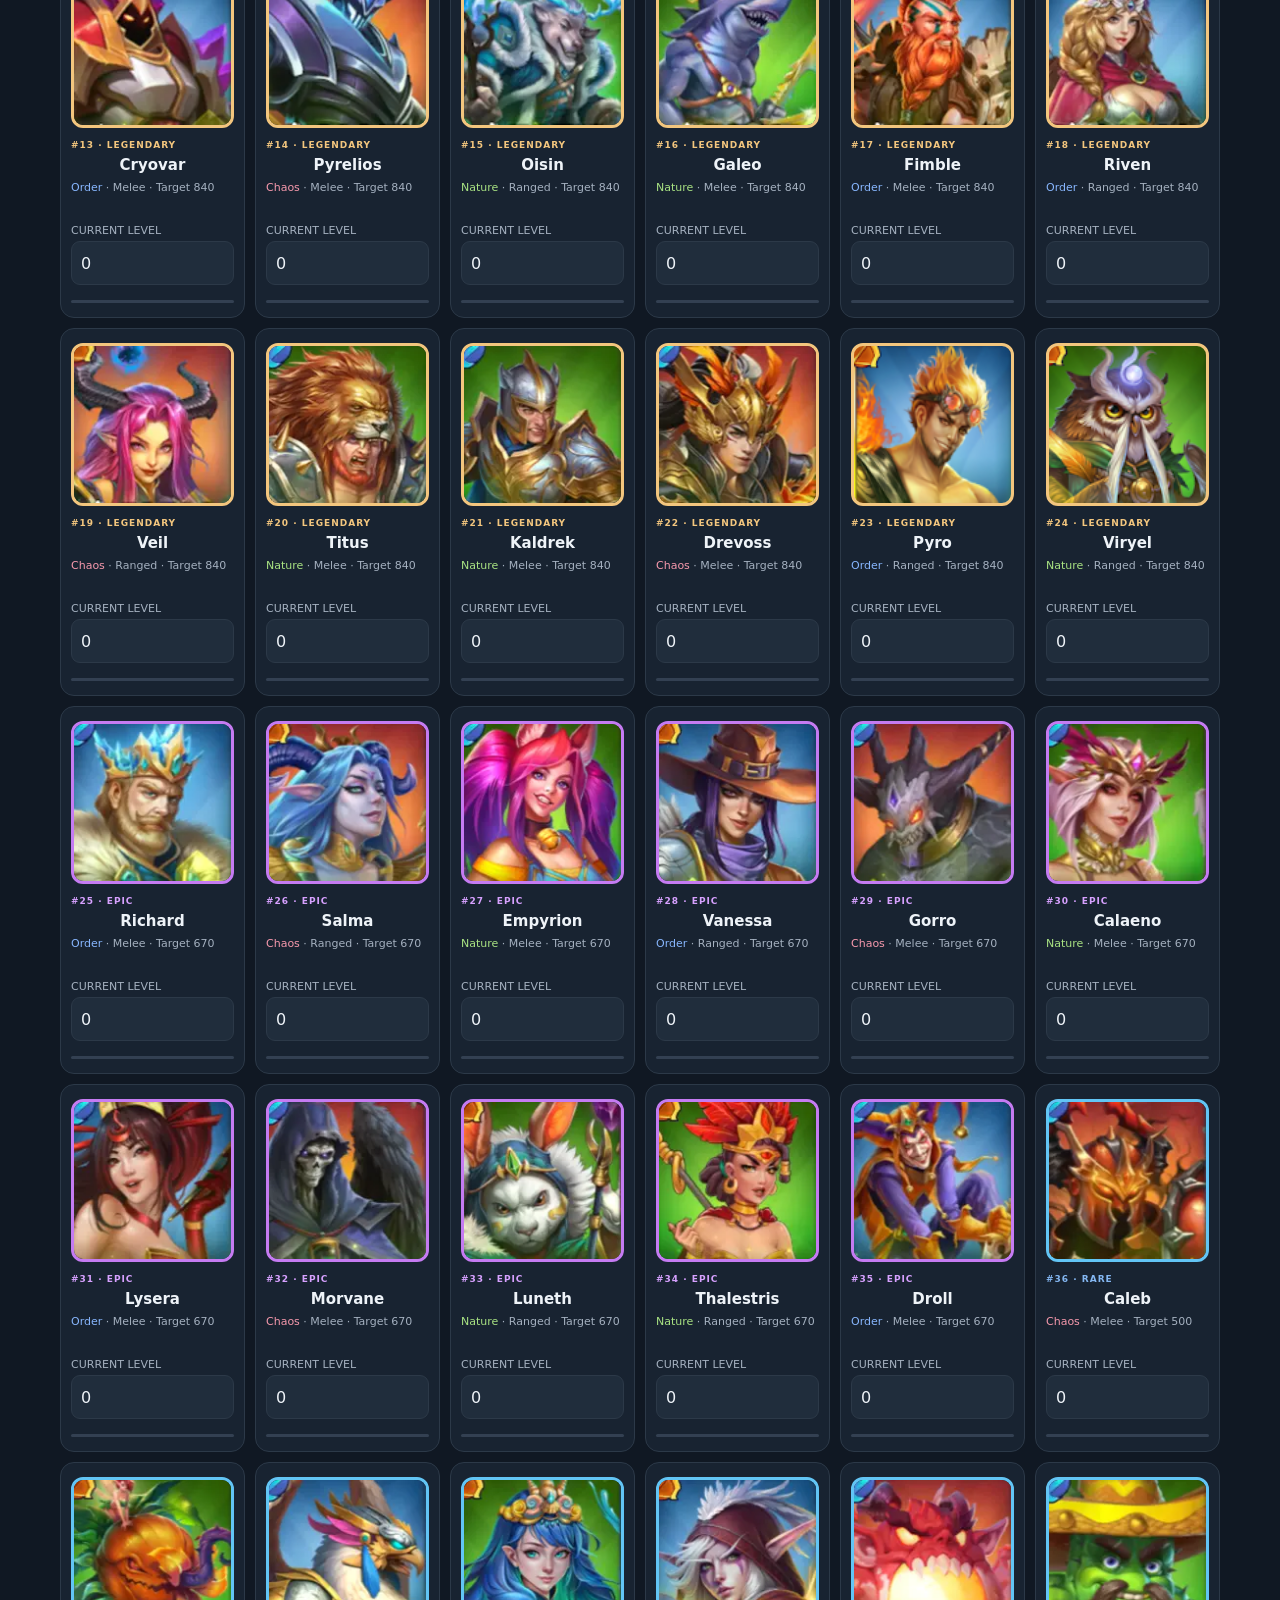
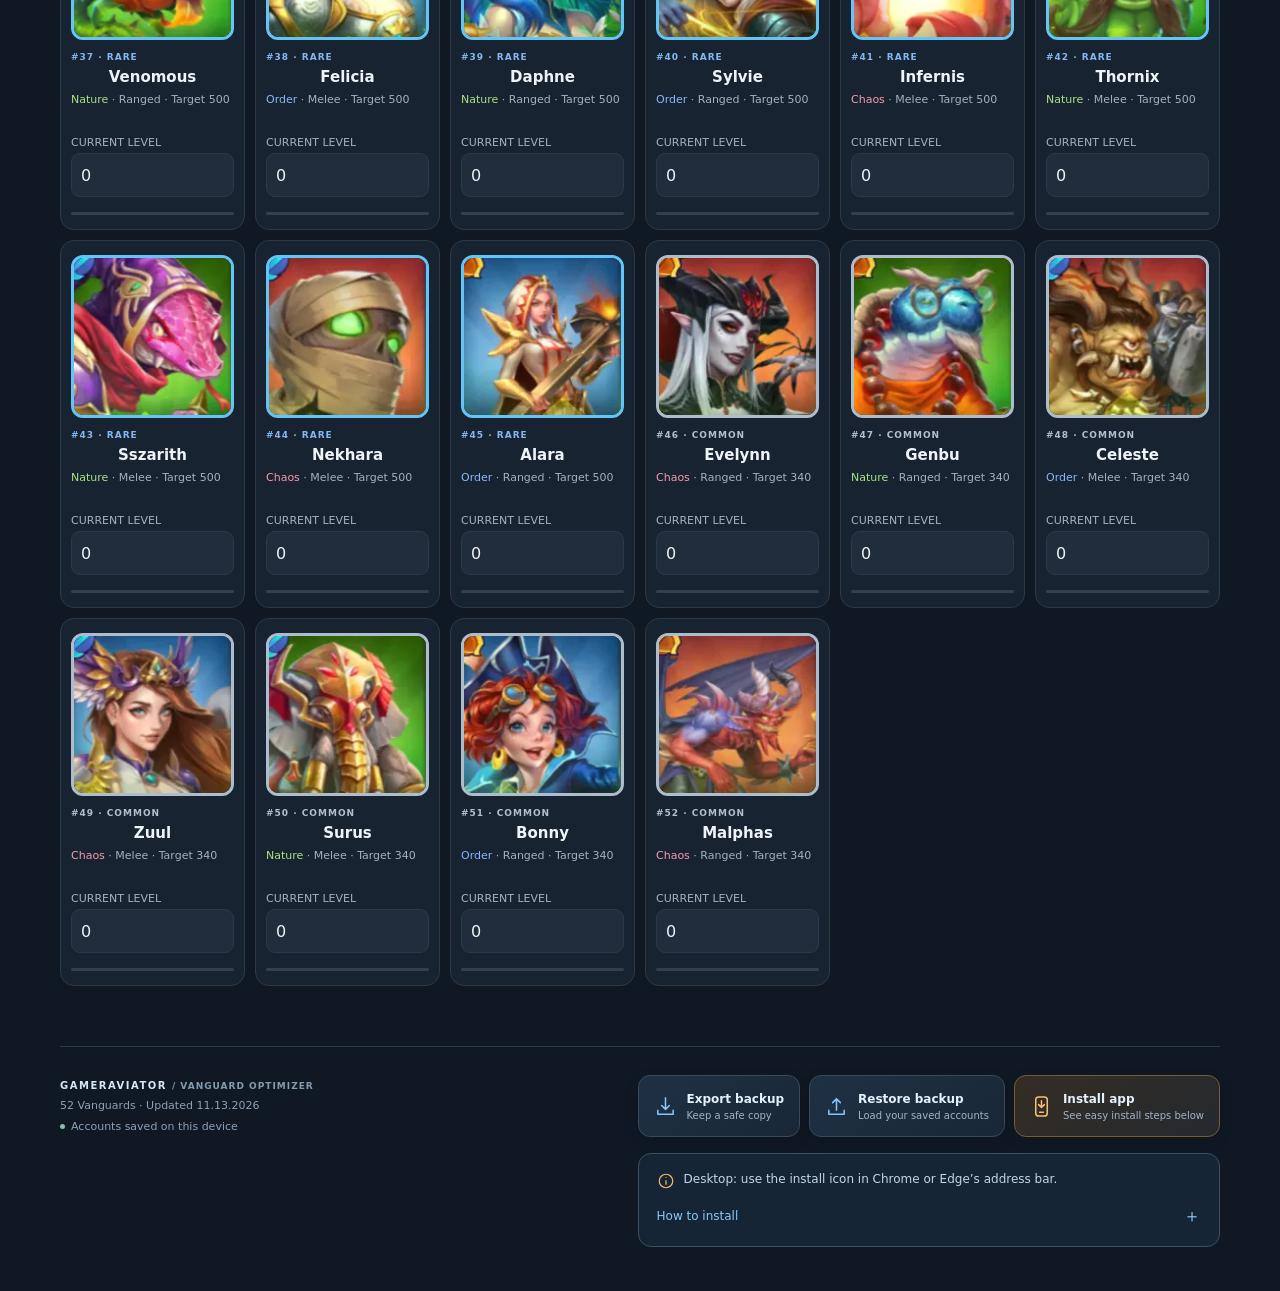
==== commit dbdc0924: "Add November Vanguard Grade Up challenge tracker and budget" ====
--- a/index.html
+++ b/index.html
@@ -1 +1 @@
-<!doctype html><html lang="en"><head><meta charset="utf-8"><meta name="viewport" content="width=device-width,initial-scale=1,viewport-fit=cover"><meta name="theme-color" content="#101823"><meta name="apple-mobile-web-app-capable" content="yes"><link rel="icon" href="vanguard-favicon.png" type="image/png" sizes="32x32"><link rel="icon" href="vanguard-icon-512.png" type="image/png" sizes="512x512"><link rel="manifest" href="manifest.json"><link rel="apple-touch-icon" href="vanguard-apple-touch.png"><link rel="stylesheet" href="style.css"><title>Mighty Party Vanguard Optimizer</title></head><body><header><div class="brand"><img class="mark brand-emblem" src="vanguard-emblem.svg" alt="" width="64" height="64"><div><small>MIGHTY PARTY <span class="brand-dot">/</span> GAMERAVIATOR</small><strong><span class="brand-vanguard">VANGUARD</span><span class="brand-optimizer">OPTIMIZER</span></strong></div></div><div class="account"><select id="accounts" aria-label="Player account"></select><button id="add">+ Account</button></div></header><main><div class="intro"><span class="eyebrow">YOUR NEXT MOVE, CALCULATED</span><h1>Build a stronger Vanguard.</h1><p>One roster. Two strategies. Make every resource count.</p></div><nav aria-label="Main navigation"><button data-tab="roster" class="active"><svg viewBox="0 0 24 24" fill="none" stroke="currentColor" stroke-width="1.6" stroke-linecap="round" stroke-linejoin="round" aria-hidden="true"><rect x="3" y="3" width="7" height="7" rx="2"/><rect x="14" y="3" width="7" height="7" rx="2"/><rect x="3" y="14" width="7" height="7" rx="2"/><rect x="14" y="14" width="7" height="7" rx="2"/></svg><span>Roster</span></button><button data-tab="resources"><svg viewBox="0 0 24 24" fill="none" stroke="currentColor" stroke-width="1.6" stroke-linecap="round" stroke-linejoin="round" aria-hidden="true"><path d="m12 3 9 7-9 11L3 10Z"/><path d="M3 10h18M8 3l-2 7 6 11 6-11-2-7"/></svg><span>Resources</span></button><button data-tab="compare"><svg viewBox="0 0 24 24" fill="none" stroke="currentColor" stroke-width="1.6" stroke-linecap="round" stroke-linejoin="round" aria-hidden="true"><path d="M4 20V10m8 10V4m8 16v-7M2 20h20"/></svg><span>Compare</span></button><button data-tab="import"><svg viewBox="0 0 24 24" fill="none" stroke="currentColor" stroke-width="1.6" stroke-linecap="round" stroke-linejoin="round" aria-hidden="true"><rect x="3" y="3" width="18" height="18" rx="3"/><circle cx="8" cy="8" r="1"/><path d="m3 17 5-5 4 4 4-6 5 7"/></svg><span>Import</span></button><button data-tab="help"><svg viewBox="0 0 24 24" fill="none" stroke="currentColor" stroke-width="1.6" stroke-linecap="round" stroke-linejoin="round" aria-hidden="true"><circle cx="12" cy="12" r="9"/><path d="M9.5 9a2.5 2.5 0 0 1 5 0c0 2-2.5 2-2.5 4m0 3h.01"/></svg><span>Help</span></button></nav><div id="notice" role="status"></div><section id="screen"></section><footer><div class="footer-meta"><span class="footer-brand">GAMERAVIATOR <span>/ VANGUARD OPTIMIZER</span></span><small>52 Vanguards · Updated 11.06.2026</small><small class="device-status"><i aria-hidden="true"></i> Accounts saved on this device</small></div><div class="footer-actions"><button id="backup" class="utility-button"><svg viewBox="0 0 24 24" fill="none" stroke="currentColor" stroke-width="1.6" stroke-linecap="round" stroke-linejoin="round" aria-hidden="true"><path d="M12 3v12m-4-4 4 4 4-4M4 16v4h16v-4"/></svg><span>Export backup<small>Keep a safe copy</small></span></button><label class="utility-button button" tabindex="0" role="button"><svg viewBox="0 0 24 24" fill="none" stroke="currentColor" stroke-width="1.6" stroke-linecap="round" stroke-linejoin="round" aria-hidden="true"><path d="M12 16V4m-4 4 4-4 4 4M4 16v4h16v-4"/></svg><span>Restore backup<small>Load your saved accounts</small></span><input id="restore" type="file" accept="application/json" hidden></label><button id="install" class="utility-button install-button" aria-controls="install-guide"><svg viewBox="0 0 24 24" fill="none" stroke="currentColor" stroke-width="1.6" stroke-linecap="round" stroke-linejoin="round" aria-hidden="true"><rect x="6" y="2" width="12" height="20" rx="3"/><path d="M10 18h4m-2-12v7m-3-3 3 3 3-3"/></svg><span>Install app<small>See easy install steps below</small></span></button></div><section class="install-help" aria-label="Install Vanguard Optimizer"><div class="install-hint-row"><svg viewBox="0 0 24 24" fill="none" stroke="currentColor" stroke-width="1.6" aria-hidden="true"><circle cx="12" cy="12" r="9"/><path d="M12 11v6m0-10v1"/></svg><p id="install-hint">Choose your device below for install steps.</p></div><p id="install-status" class="install-status" role="status"></p><details id="install-guide"><summary>How to install <span aria-hidden="true">＋</span></summary><div class="install-device-tabs" aria-label="Device instructions"><button type="button" data-install-device="ios" aria-pressed="false">iPhone / iPad</button><button type="button" data-install-device="android" aria-pressed="false">Android</button><button type="button" data-install-device="mac" aria-pressed="false">Mac</button><button type="button" data-install-device="desktop" aria-pressed="false">Windows / desktop</button></div><div data-install-steps="ios"><ol><li>Open this website in <strong>Safari</strong>.</li><li>Tap <strong>Share</strong> (the square with an upward arrow). If Share is hidden, open the <strong>page menu beside the address bar</strong> first.</li><li>Scroll to <strong>Add to Home Screen</strong>. If you see <strong>Open as Web App</strong>, leave it on, then tap <strong>Add</strong>.</li></ol><p class="install-tip">Opened from Discord or another app? Open the link in Safari first. If Add to Home Screen is missing, scroll to <strong>Edit Actions</strong> in Share and add it.</p></div><div data-install-steps="android" hidden><ol><li>Open this website in <strong>Chrome</strong>.</li><li>Tap the <strong>⋮ menu</strong> → <strong>Install and create shortcut</strong> → <strong>Install</strong>. Older versions may show <strong>Add to home screen</strong> or <strong>Install app</strong>.</li><li>Confirm installation, then open Vanguard from your home screen or app list.</li></ol></div><div data-install-steps="mac" hidden><ol><li>Open this website in <strong>Safari</strong>.</li><li>Choose <strong>File → Add to Dock</strong>, or <strong>Share → Add to Dock</strong>.</li><li>Confirm the name and click <strong>Add</strong>. Open Vanguard from your Dock.</li></ol><p class="install-tip">Safari web apps require macOS Sonoma 14 or later. Chrome also offers installation from its address bar.</p></div><div data-install-steps="desktop" hidden><ol><li>Open this website in <strong>Chrome or Edge</strong>.</li><li>Click the <strong>install icon in the address bar</strong> and confirm. In Chrome, you can also use <strong>⋮ → Cast, save, and share → Install page as app</strong>.</li><li>Open Vanguard from your app launcher or Start menu.</li></ol></div><p class="install-tip">Already entered accounts in another browser? Export a backup there and restore it in the installed app if your accounts don’t appear.</p></details></section></footer></main><script type="module" src="app.js"></script></body></html>
+<!doctype html><html lang="en"><head><meta charset="utf-8"><meta name="viewport" content="width=device-width,initial-scale=1,viewport-fit=cover"><meta name="theme-color" content="#101823"><meta name="apple-mobile-web-app-capable" content="yes"><link rel="icon" href="vanguard-favicon.png" type="image/png" sizes="32x32"><link rel="icon" href="vanguard-icon-512.png" type="image/png" sizes="512x512"><link rel="manifest" href="manifest.json"><link rel="apple-touch-icon" href="vanguard-apple-touch.png"><link rel="stylesheet" href="style.css"><title>Mighty Party Vanguard Optimizer</title></head><body><header><div class="brand"><img class="mark brand-emblem" src="vanguard-emblem.svg" alt="" width="64" height="64"><div><small>MIGHTY PARTY <span class="brand-dot">/</span> GAMERAVIATOR</small><strong><span class="brand-vanguard">VANGUARD</span><span class="brand-optimizer">OPTIMIZER</span></strong></div></div><div class="account"><select id="accounts" aria-label="Player account"></select><button id="add">+ Account</button></div></header><main><div class="intro"><span class="eyebrow">YOUR NEXT MOVE, CALCULATED</span><h1>Build a stronger Vanguard.</h1><p>One roster. Two strategies. Make every resource count.</p></div><nav aria-label="Main navigation"><button data-tab="roster" class="active"><svg viewBox="0 0 24 24" fill="none" stroke="currentColor" stroke-width="1.6" stroke-linecap="round" stroke-linejoin="round" aria-hidden="true"><rect x="3" y="3" width="7" height="7" rx="2"/><rect x="14" y="3" width="7" height="7" rx="2"/><rect x="3" y="14" width="7" height="7" rx="2"/><rect x="14" y="14" width="7" height="7" rx="2"/></svg><span>Roster</span></button><button data-tab="resources"><svg viewBox="0 0 24 24" fill="none" stroke="currentColor" stroke-width="1.6" stroke-linecap="round" stroke-linejoin="round" aria-hidden="true"><path d="m12 3 9 7-9 11L3 10Z"/><path d="M3 10h18M8 3l-2 7 6 11 6-11-2-7"/></svg><span>Resources</span></button><button data-tab="compare"><svg viewBox="0 0 24 24" fill="none" stroke="currentColor" stroke-width="1.6" stroke-linecap="round" stroke-linejoin="round" aria-hidden="true"><path d="M4 20V10m8 10V4m8 16v-7M2 20h20"/></svg><span>Compare</span></button><button data-tab="grade-up"><svg viewBox="0 0 24 24" fill="none" stroke="currentColor" stroke-width="1.6" stroke-linecap="round" stroke-linejoin="round" aria-hidden="true"><path d="M8 3h8v8a4 4 0 0 1-8 0V3Zm0 2H4v2a4 4 0 0 0 4 4m8-6h4v2a4 4 0 0 1-4 4m-4 4v5m-4 0h8"/></svg><span>Event</span></button><button data-tab="import"><svg viewBox="0 0 24 24" fill="none" stroke="currentColor" stroke-width="1.6" stroke-linecap="round" stroke-linejoin="round" aria-hidden="true"><rect x="3" y="3" width="18" height="18" rx="3"/><circle cx="8" cy="8" r="1"/><path d="m3 17 5-5 4 4 4-6 5 7"/></svg><span>Import</span></button><button data-tab="help"><svg viewBox="0 0 24 24" fill="none" stroke="currentColor" stroke-width="1.6" stroke-linecap="round" stroke-linejoin="round" aria-hidden="true"><circle cx="12" cy="12" r="9"/><path d="M9.5 9a2.5 2.5 0 0 1 5 0c0 2-2.5 2-2.5 4m0 3h.01"/></svg><span>Help</span></button></nav><div id="notice" role="status"></div><section id="screen"></section><footer><div class="footer-meta"><span class="footer-brand">GAMERAVIATOR <span>/ VANGUARD OPTIMIZER</span></span><small>52 Vanguards · Updated 11.13.2026</small><small class="device-status"><i aria-hidden="true"></i> Accounts saved on this device</small></div><div class="footer-actions"><button id="backup" class="utility-button"><svg viewBox="0 0 24 24" fill="none" stroke="currentColor" stroke-width="1.6" stroke-linecap="round" stroke-linejoin="round" aria-hidden="true"><path d="M12 3v12m-4-4 4 4 4-4M4 16v4h16v-4"/></svg><span>Export backup<small>Keep a safe copy</small></span></button><label class="utility-button button" tabindex="0" role="button"><svg viewBox="0 0 24 24" fill="none" stroke="currentColor" stroke-width="1.6" stroke-linecap="round" stroke-linejoin="round" aria-hidden="true"><path d="M12 16V4m-4 4 4-4 4 4M4 16v4h16v-4"/></svg><span>Restore backup<small>Load your saved accounts</small></span><input id="restore" type="file" accept="application/json" hidden></label><button id="install" class="utility-button install-button" aria-controls="install-guide"><svg viewBox="0 0 24 24" fill="none" stroke="currentColor" stroke-width="1.6" stroke-linecap="round" stroke-linejoin="round" aria-hidden="true"><rect x="6" y="2" width="12" height="20" rx="3"/><path d="M10 18h4m-2-12v7m-3-3 3 3 3-3"/></svg><span>Install app<small>See easy install steps below</small></span></button></div><section class="install-help" aria-label="Install Vanguard Optimizer"><div class="install-hint-row"><svg viewBox="0 0 24 24" fill="none" stroke="currentColor" stroke-width="1.6" aria-hidden="true"><circle cx="12" cy="12" r="9"/><path d="M12 11v6m0-10v1"/></svg><p id="install-hint">Choose your device below for install steps.</p></div><p id="install-status" class="install-status" role="status"></p><details id="install-guide"><summary>How to install <span aria-hidden="true">＋</span></summary><div class="install-device-tabs" aria-label="Device instructions"><button type="button" data-install-device="ios" aria-pressed="false">iPhone / iPad</button><button type="button" data-install-device="android" aria-pressed="false">Android</button><button type="button" data-install-device="mac" aria-pressed="false">Mac</button><button type="button" data-install-device="desktop" aria-pressed="false">Windows / desktop</button></div><div data-install-steps="ios"><ol><li>Open this website in <strong>Safari</strong>.</li><li>Tap <strong>Share</strong> (the square with an upward arrow). If Share is hidden, open the <strong>page menu beside the address bar</strong> first.</li><li>Scroll to <strong>Add to Home Screen</strong>. If you see <strong>Open as Web App</strong>, leave it on, then tap <strong>Add</strong>.</li></ol><p class="install-tip">Opened from Discord or another app? Open the link in Safari first. If Add to Home Screen is missing, scroll to <strong>Edit Actions</strong> in Share and add it.</p></div><div data-install-steps="android" hidden><ol><li>Open this website in <strong>Chrome</strong>.</li><li>Tap the <strong>⋮ menu</strong> → <strong>Install and create shortcut</strong> → <strong>Install</strong>. Older versions may show <strong>Add to home screen</strong> or <strong>Install app</strong>.</li><li>Confirm installation, then open Vanguard from your home screen or app list.</li></ol></div><div data-install-steps="mac" hidden><ol><li>Open this website in <strong>Safari</strong>.</li><li>Choose <strong>File → Add to Dock</strong>, or <strong>Share → Add to Dock</strong>.</li><li>Confirm the name and click <strong>Add</strong>. Open Vanguard from your Dock.</li></ol><p class="install-tip">Safari web apps require macOS Sonoma 14 or later. Chrome also offers installation from its address bar.</p></div><div data-install-steps="desktop" hidden><ol><li>Open this website in <strong>Chrome or Edge</strong>.</li><li>Click the <strong>install icon in the address bar</strong> and confirm. In Chrome, you can also use <strong>⋮ → Cast, save, and share → Install page as app</strong>.</li><li>Open Vanguard from your app launcher or Start menu.</li></ol></div><p class="install-tip">Already entered accounts in another browser? Export a backup there and restore it in the installed app if your accounts don’t appear.</p></details></section></footer></main><script type="module" src="app.js"></script></body></html>
--- a/style.css
+++ b/style.css
@@ -56,3 +56,5 @@
 
 /* Standalone capture companion: readable steps shared by every guide surface. */
 .chrome-guide-page{max-width:860px;background:#101e2b}.chrome-guide-header{padding:20px 28px;background:#152b3c;gap:14px}.chrome-guide-page .chrome-guide-header h2{font-size:20px;letter-spacing:-.4px}.chrome-guide-header .eyebrow{font-size:9px;letter-spacing:1.7px}.chrome-guide-content{padding:0 32px 32px}.capture-guide-welcome{padding:36px 0 24px}.capture-guide-tag{color:#f5bb72;font-size:10px;letter-spacing:1.6px;font-weight:750}.capture-guide-welcome h1{font-size:clamp(29px,4.7vw,40px);letter-spacing:-1.3px;line-height:1.15;margin:14px 0 18px}.capture-guide-welcome>p{font-size:16px;line-height:1.75;max-width:620px;color:#b6c8d7;margin:0}.capture-device-note{margin-top:24px;display:grid;gap:5px;padding:16px 18px;background:#193247;border:1px solid #31516b;border-radius:12px;font-size:13px;line-height:1.65}.capture-device-note strong{color:#d8edff}.capture-device-note span{color:#adbfce}.capture-guide-jumps{display:grid;grid-template-columns:repeat(3,1fr);gap:10px;overflow:visible;border:0;margin:0 0 28px;padding:0}.capture-guide-jumps a{display:flex;gap:9px;align-items:center;background:#1a2e40;border:1px solid #324c62;padding:13px 12px;border-radius:10px;color:#deebf4;text-decoration:none;font-size:12px;font-weight:650;line-height:1.4}.capture-guide-jumps a:hover{border-color:#78bdf1;background:#213d54}.capture-guide-jumps a span{color:#8fcaff;font-size:11px}.chrome-guide-stage{padding:26px;border:1px solid #30495d;border-radius:16px;background:#152635;margin-bottom:22px;scroll-margin-top:110px}.chrome-guide-stage-title{margin-bottom:14px;align-items:center}.chrome-guide-stage-title>span{width:42px;height:42px;border-radius:13px;font-size:14px;background:#1d4565;border-color:#42799e;color:#bfe5ff}.capture-stage-kicker{display:block;color:#8aa8bf;font-size:9px;letter-spacing:1.8px;font-weight:700;margin-bottom:5px}.chrome-guide-stage h3{font-size:23px;letter-spacing:-.65px;line-height:1.25}.capture-stage-intro{font-size:14px;line-height:1.75;margin:0 0 22px;color:#afc1d0}.chrome-guide-page a:not(.button):not(.capture-guide-jumps a){color:#9dd6ff;text-underline-offset:3px}.capture-download{display:flex;align-items:center;justify-content:space-between;gap:18px;flex-wrap:wrap;padding:18px;margin-bottom:22px;background:#20384a;border:1px solid #3a546a;border-radius:12px}.capture-download>div{display:grid;gap:5px}.capture-download strong{font-size:13px;color:#e2edf5}.capture-download>div>span{font-size:11px;color:#9eb4c5}.capture-download .button{font-size:13px;text-decoration:none;white-space:nowrap;background:#f5ad52;color:#192432;border-color:#f5ad52;font-weight:750}.capture-steps{list-style:none;counter-reset:capture-step;margin:0!important;padding:0!important}.capture-steps>li{counter-increment:capture-step;position:relative;padding:0 0 22px 38px;margin:0 0 22px;border-bottom:1px solid #2b4052;font-size:14px;line-height:1.7;color:#c4d2de}.capture-steps>li::before{content:counter(capture-step);position:absolute;left:0;top:0;width:25px;height:25px;display:grid;place-items:center;border-radius:50%;background:#243c50;color:#adcde5;font-size:11px;font-weight:750}.capture-steps>li:last-child{margin-bottom:0;padding-bottom:0;border:0}.capture-steps strong{font-size:14px;color:#eef4f8;font-weight:700}.capture-steps p{font-size:14px;line-height:1.8;color:#b4c5d3;margin:5px 0 0}.chrome-guide-content code{font-size:12px;padding:2px 5px;background:#0d1c2a;border:1px solid #32495d;border-radius:5px;overflow-wrap:anywhere;color:#cce2f4}.capture-guide-detail{padding:17px 18px;border:1px solid #344c60;border-radius:12px;background:#192e3f;margin-top:24px}.capture-guide-detail summary{font-size:13px;color:#bddcf2;cursor:pointer;font-weight:650;line-height:1.6}.capture-guide-detail p{font-size:13px;line-height:1.85;color:#b4c6d5;margin:14px 0 0}.capture-success{display:flex;gap:10px;align-items:center;background:#1d3a3b;border:1px solid #3c6261;border-radius:11px;padding:13px;margin-top:14px}.capture-success>span{color:#a2dfbf;font-size:18px}.capture-success strong{display:block;font-size:12px!important;color:#b9ead0!important}.capture-success small{display:block;font-size:11px;color:#a4c6b6;margin-top:3px}.capture-guide-tip{padding:14px 16px;margin:22px 0 0;background:#1b3042;border-radius:10px;font-size:12px;line-height:1.9}.capture-account-note{margin-top:24px;padding:18px;background:#233747;border-left:3px solid #eeb46a;border-radius:0 10px 10px 0}.capture-account-note>strong{color:#f1d3ac;font-size:13px}.capture-account-note p{font-size:13px;line-height:1.85;margin:9px 0 0;color:#bbccd8}.capture-troubleshooting{margin:8px 0 0}.capture-fixes>div{padding:18px 0;border-bottom:1px solid #334b5f}.capture-fixes>div:last-child{border:0;padding-bottom:0}.capture-fixes strong{color:#e3edf4;font-size:13px}.capture-fixes p{margin-top:5px}.chrome-guide-footer{padding:22px 32px}.chrome-guide-page .chrome-guide-header{box-shadow:0 5px 20px #0003}.chrome-guide-content b{color:#e4eef6;font-weight:650}@media(max-width:560px){.chrome-guide-header{padding:16px}.chrome-guide-content{padding:0 16px 24px}.capture-guide-welcome{padding-top:28px}.capture-guide-welcome>p{font-size:14px}.capture-guide-jumps{gap:6px}.capture-guide-jumps a{padding:11px 8px;display:grid;gap:4px;font-size:11px}.chrome-guide-stage{padding:20px 16px;scroll-margin-top:150px}.chrome-guide-stage h3{font-size:20px}.capture-stage-kicker{font-size:8px;letter-spacing:1.3px}.capture-download{padding:15px}.capture-download .button{width:100%;text-align:center}.capture-steps>li{padding-left:34px}.chrome-guide-page .chrome-guide-header .button{margin-left:0}.chrome-guide-header .eyebrow{font-size:8px;letter-spacing:1px}.chrome-guide-footer{padding:20px}}
+
+.grade-up{display:grid;gap:18px}.grade-hero{display:flex;align-items:center;justify-content:space-between;gap:24px;padding:clamp(20px,4vw,32px);border:1px solid #5a4831;border-radius:20px;background:linear-gradient(115deg,#2d2830,#1b2b3c 72%)}.grade-hero .eyebrow,.grade-reward small{color:#f5bd78}.grade-hero h2{margin:8px 0;font-size:clamp(26px,4vw,40px);letter-spacing:-.8px}.grade-hero p{margin:0;color:#ccd4e0}.grade-reward{display:grid;text-align:center;gap:4px;flex:0 0 134px;border:1px solid #775939;border-radius:14px;background:#3a302a;padding:14px 10px}.grade-reward>span{font-size:27px}.grade-reward small{font-size:9px;letter-spacing:1px}.grade-reward strong{font-size:20px}.grade-status{display:flex;justify-content:space-between;align-items:center;gap:12px}.grade-phase{display:inline-block;padding:5px 9px;border:1px solid #435565;border-radius:8px;font-size:12px;font-weight:700}.grade-phase.active{color:#baf1cd;background:#19352d;border-color:#3c6857}.grade-status p,.grade-count span{font-size:12px;color:var(--muted);margin:6px 0 0}.grade-count{text-align:right}.grade-count strong,.grade-count span{display:block}.grade-count strong{font-size:24px;color:#f8cb91}.grade-progress{width:100%;height:9px;accent-color:#f5aa4e}.grade-result{margin:0;color:#c9d8e4;font-size:14px}.grade-troops{display:grid;grid-template-columns:repeat(4,minmax(0,1fr));gap:12px}.grade-troop{padding:16px;min-width:0}.grade-troop h3{margin:10px 0 4px}.grade-troop-state{display:inline-block;color:#ffcb87;font-size:11px;font-weight:700}.grade-troop-state.ready{color:#baf1cd}.grade-troop>span:not(.grade-troop-state){font-size:12px}.grade-level{display:block;margin-top:10px}.grade-troop p{font-size:12px;margin:6px 0 0}.grade-budget,.grade-rules{padding:20px}.grade-budget .heading{margin-bottom:12px}.grade-budget h3{margin:5px 0}.grade-budget table th[scope=row]{text-align:left;font-weight:600}.grade-shortfall{color:#ffbf80;font-weight:700}.grade-rules summary{cursor:pointer;font-weight:650}.grade-rules li{margin:8px 0;color:var(--muted);line-height:1.5}@media(max-width:700px){.grade-troops{grid-template-columns:repeat(2,minmax(0,1fr))}}@media(max-width:460px){.grade-hero{align-items:stretch;flex-direction:column;gap:14px}.grade-reward{flex-basis:auto;grid-template-columns:auto auto 1fr;align-items:center;text-align:left;gap:10px;padding:8px 12px}.grade-reward>span{font-size:20px}.grade-reward strong{font-size:16px}.grade-budget,.grade-rules{padding:14px}.grade-count span{max-width:115px}}
